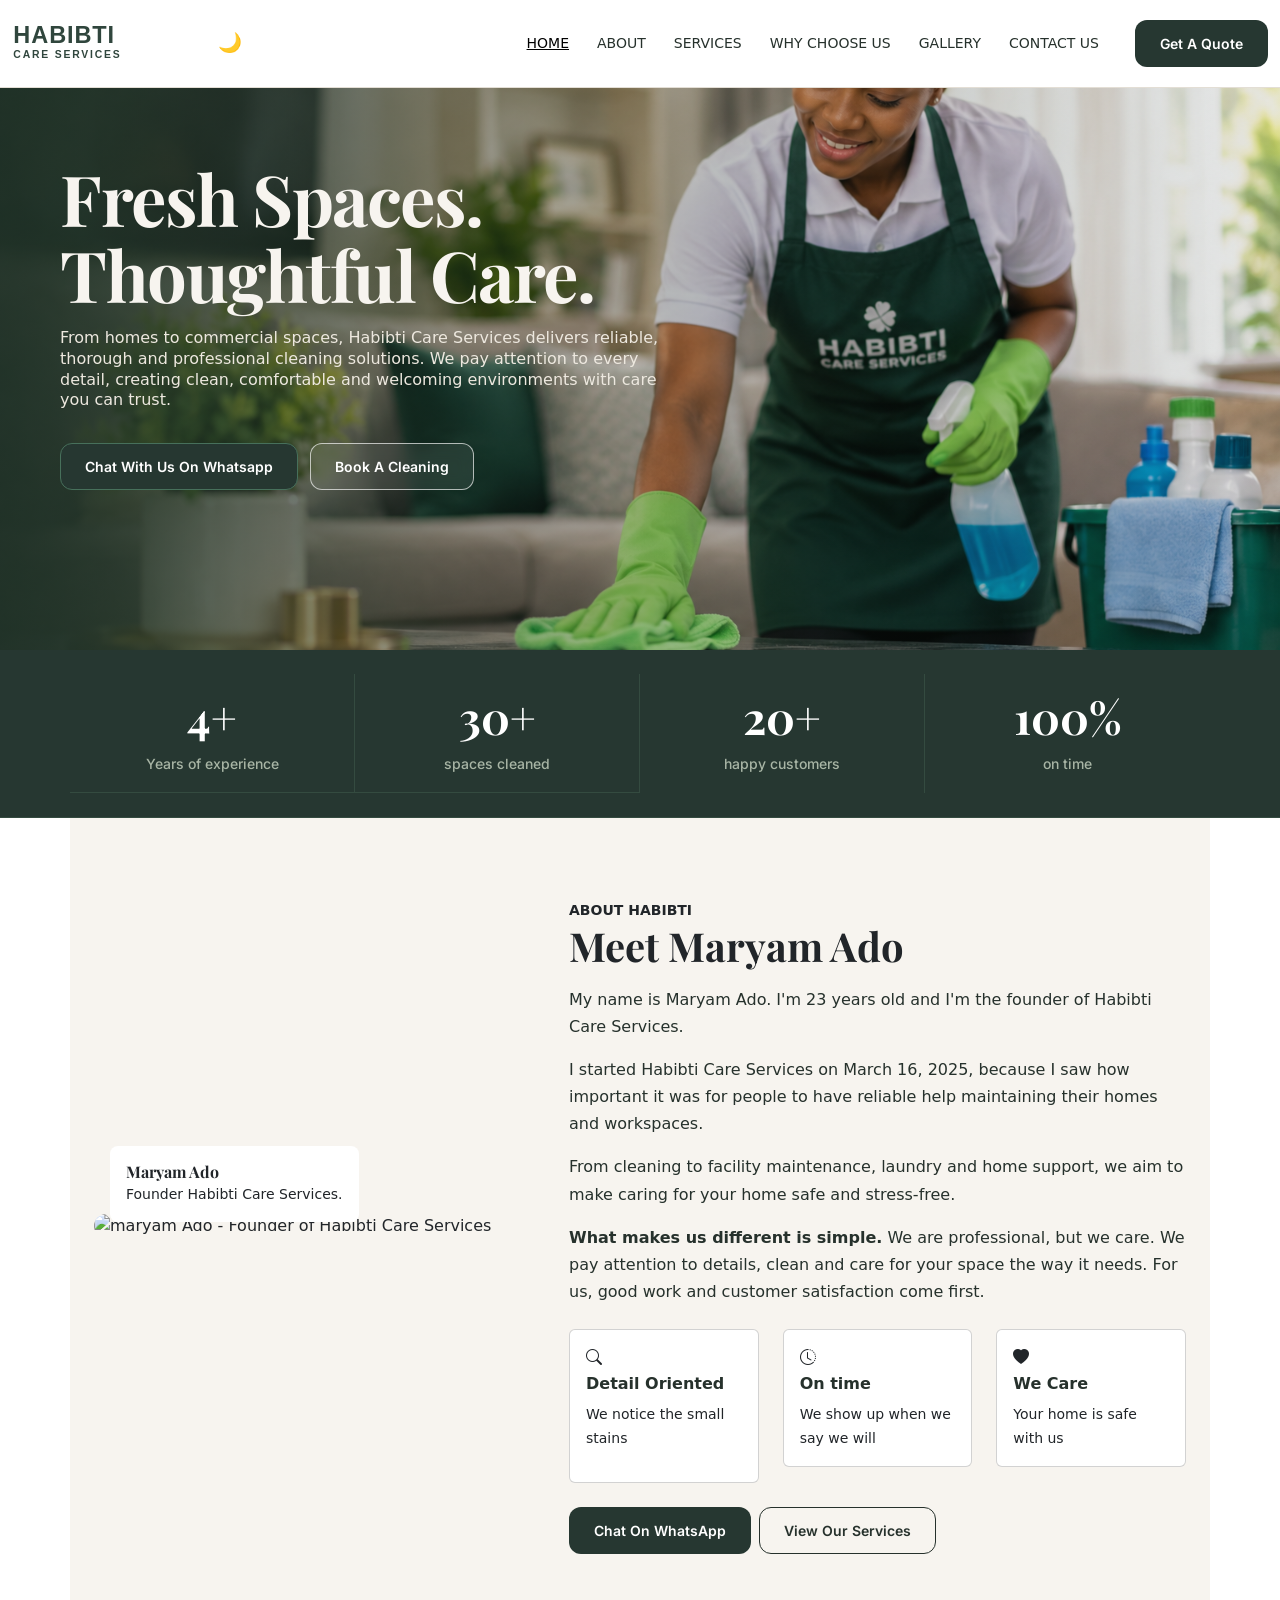
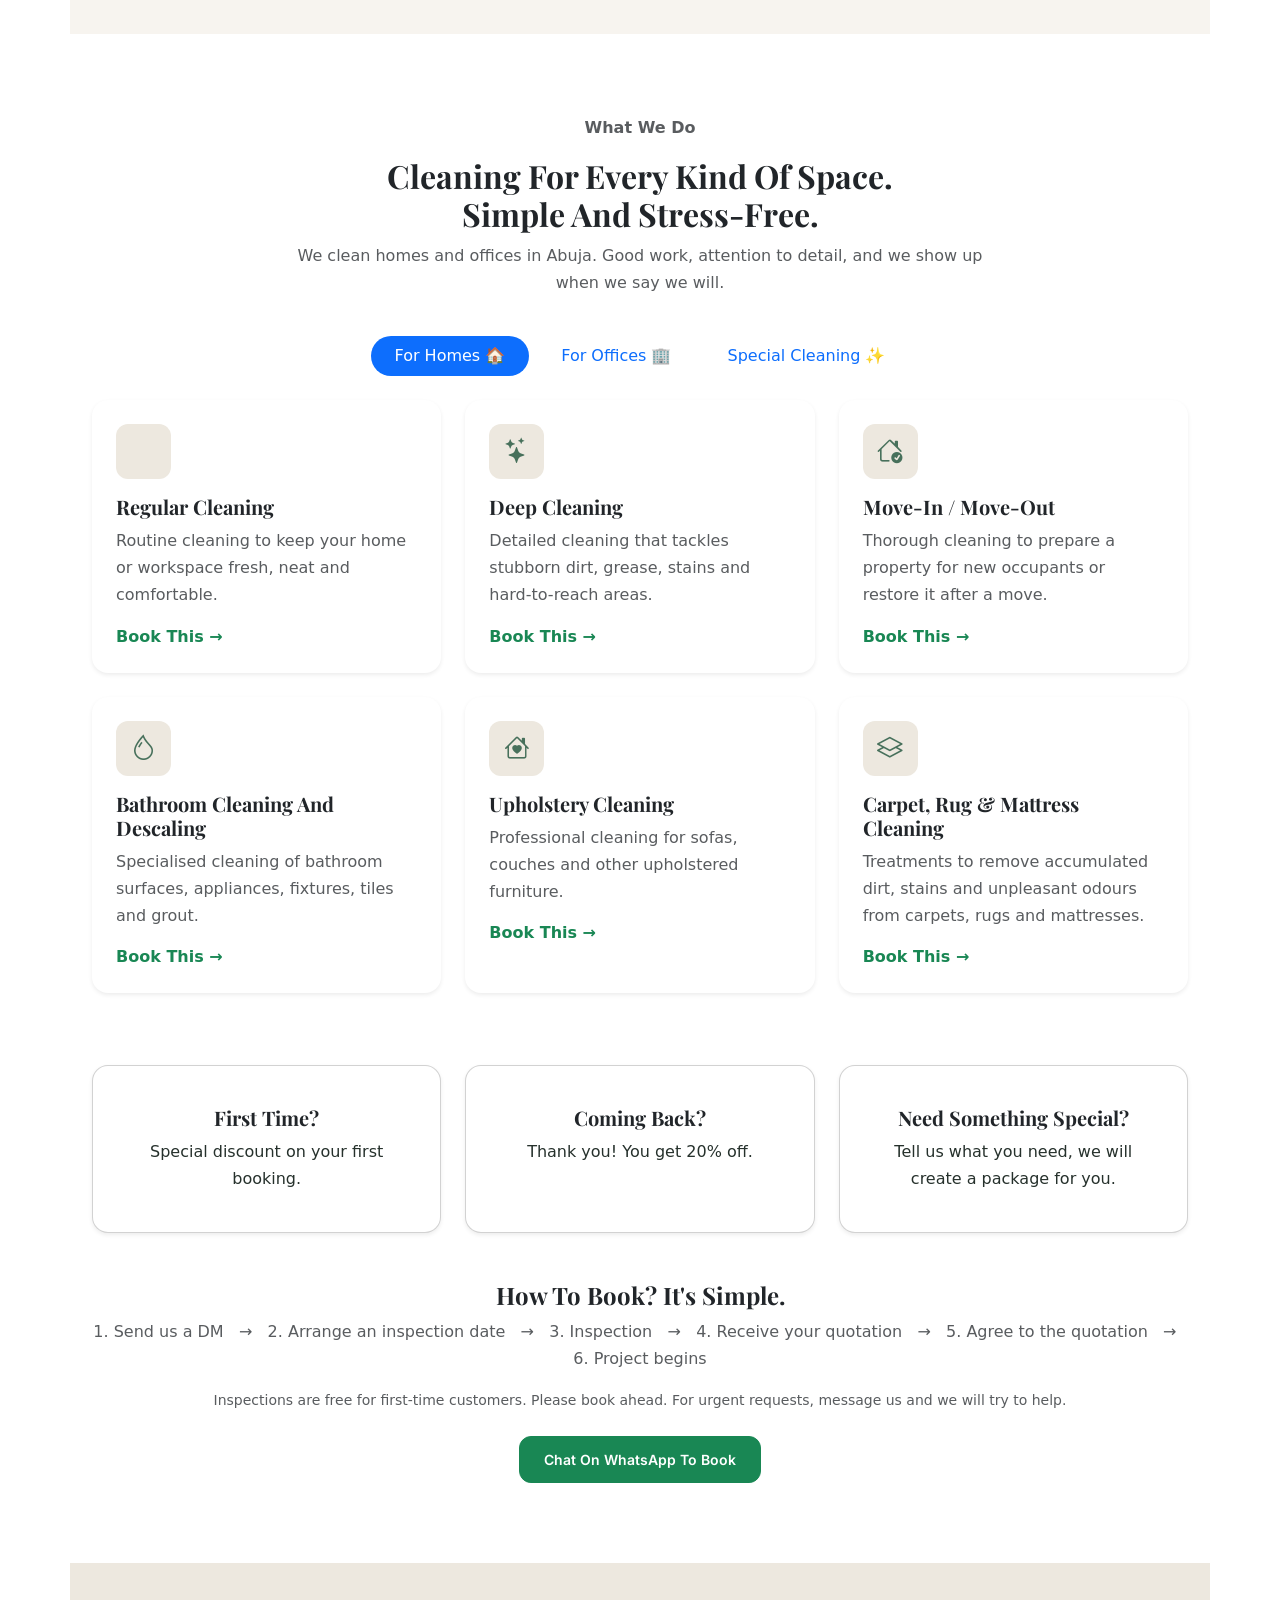
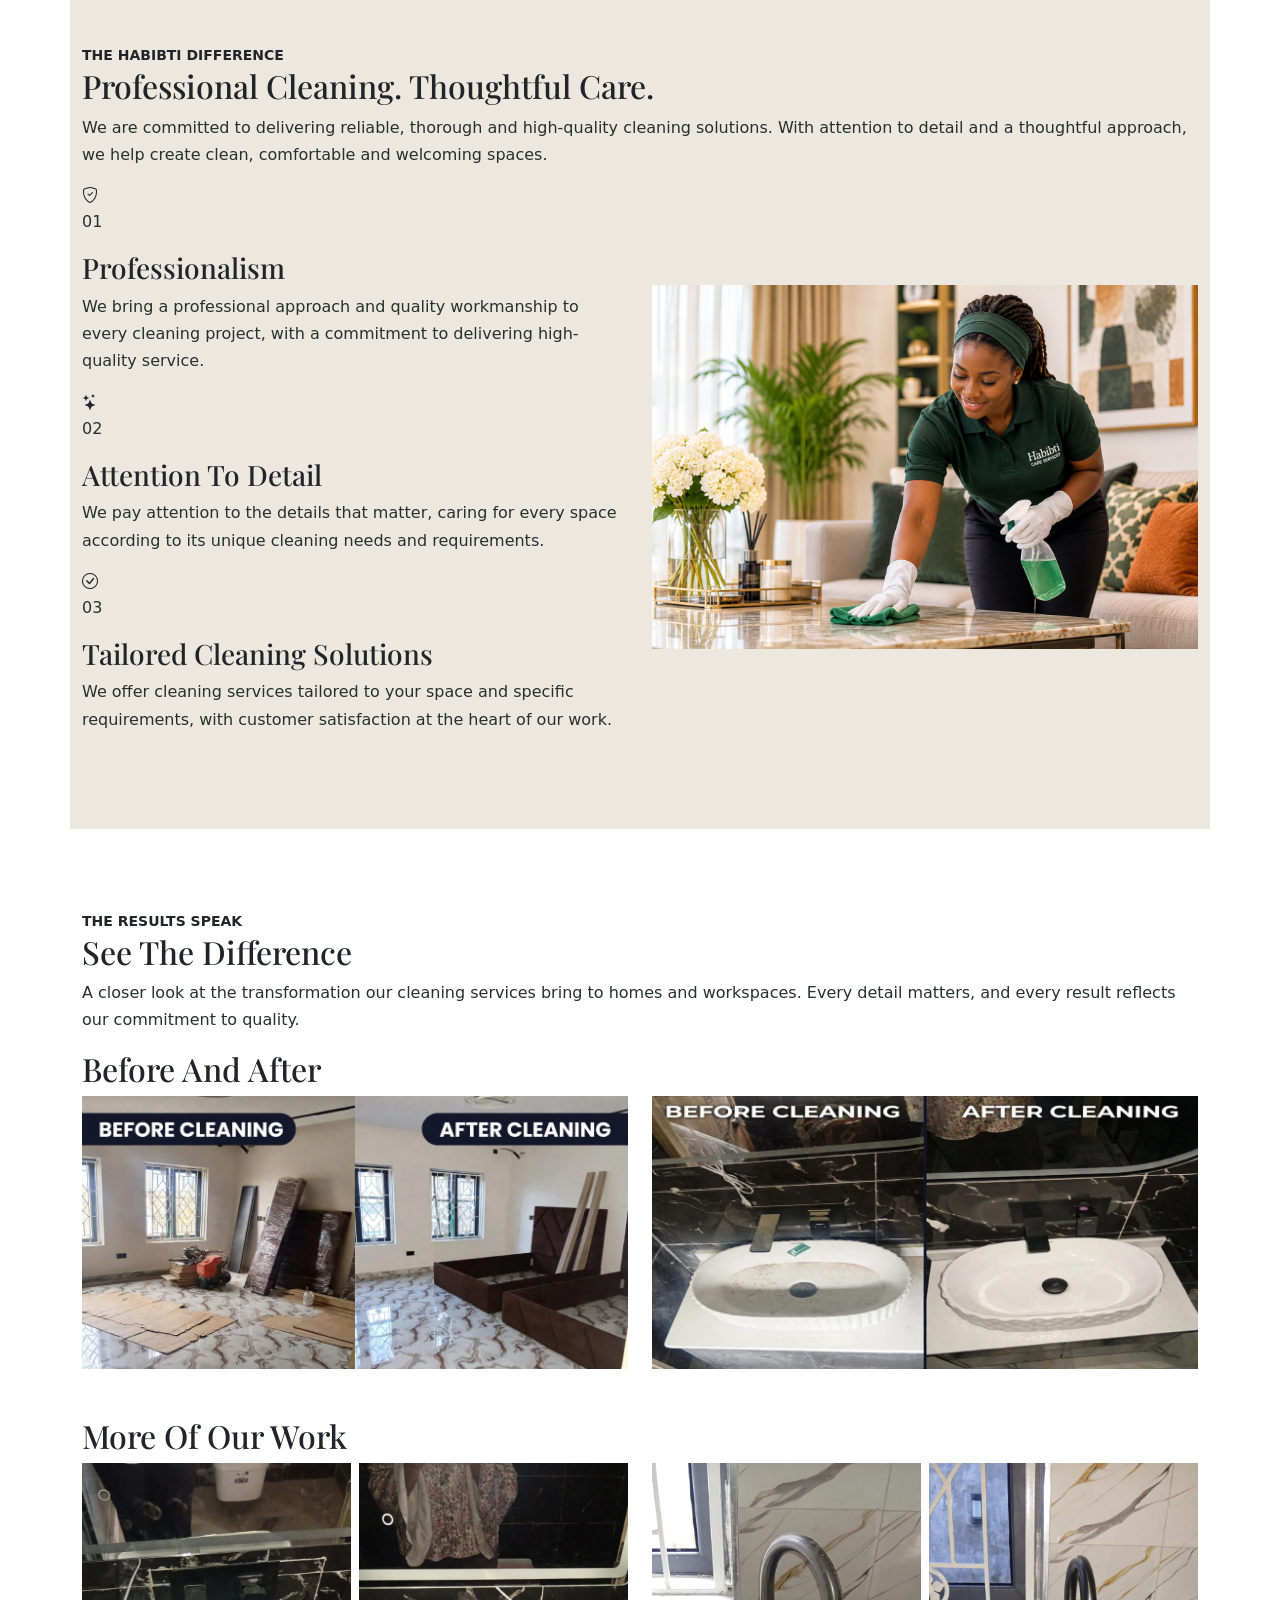
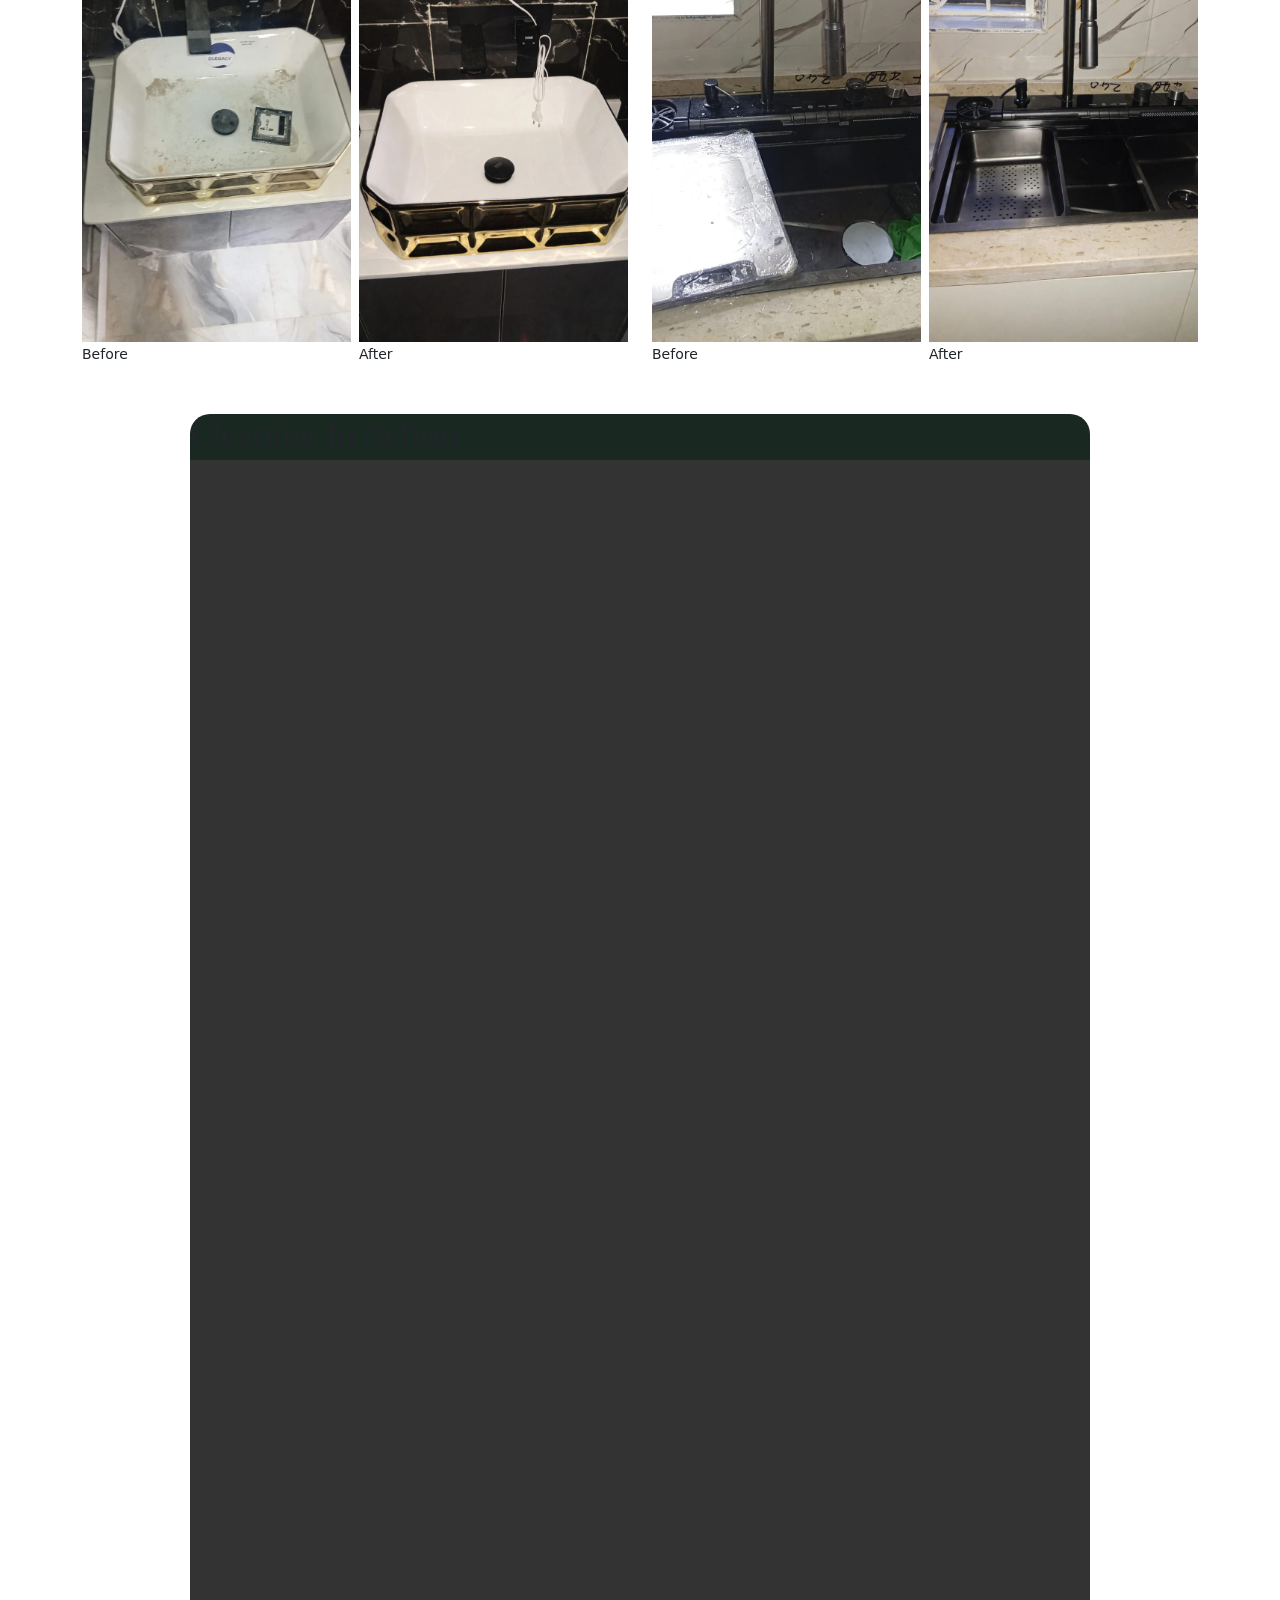
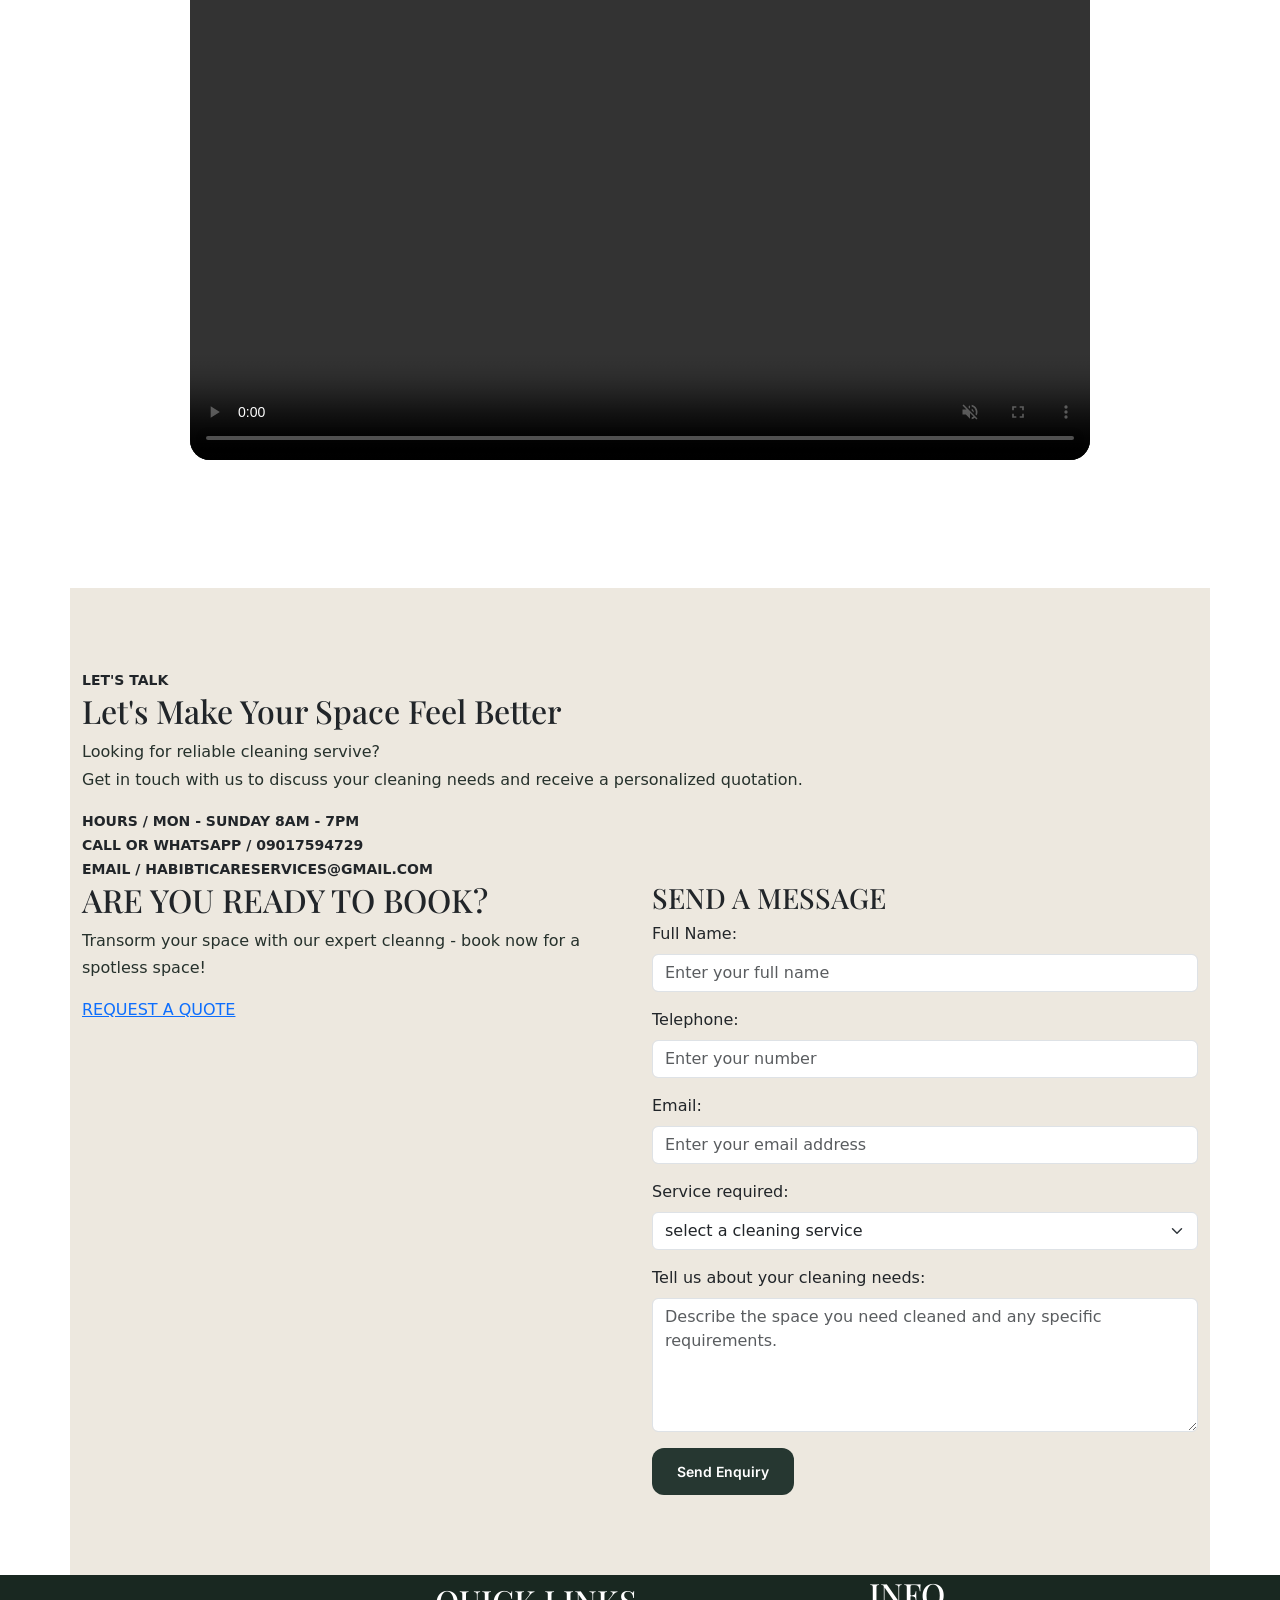
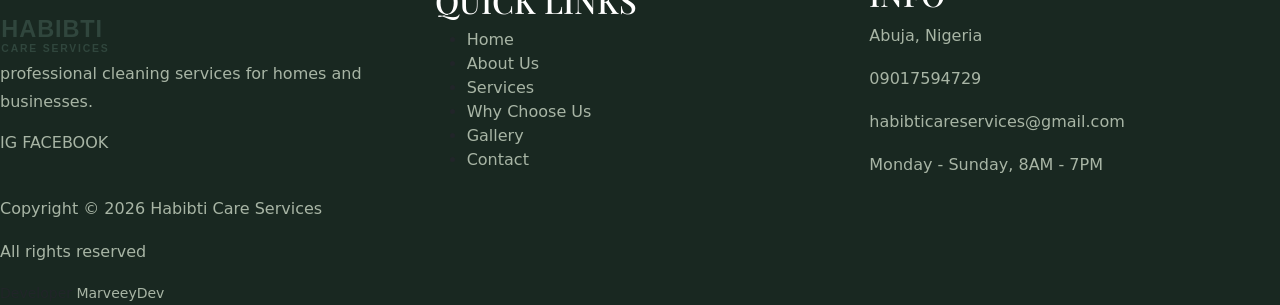
==== index.html @ 5c76b0b4 "feat: improve about section and service visuals - Added responsive founder profile and About section" ====
<!DOCTYPE html>
<html lang="en">
<head>
    <meta charset="UTF-8">
    <meta name="viewport" content="width=device-width, initial-scale=1.0">
    <!-- Primary SEO Meta Tags -->
<title>Habibti Care Services | Professional Cleaning in Abuja</title>
<meta name="description" content="Habibti Care Services provides professional residential and commercial cleaning services in Abuja, Lagos, Ibadan and Edo State. Professional Cleaning. Thoughtful Care.">
<meta name="robots" content="index, follow">
<link rel="canonical" href="https://your-domain.com/">

<!-- Open Graph Meta Tags -->
<meta property="og:type" content="website">
<meta property="og:site_name" content="Habibti Care Services">
<meta property="og:title" content="Habibti Care Services | Professional Cleaning. Thoughtful Care.">
<meta property="og:description" content="Reliable, thorough and professional cleaning services for homes and businesses. Experience thoughtful care and attention to detail with Habibti Care Services.">
<meta property="og:url" content="https://habibticleaning.vercel.app/">
<meta property="og:image" content="https://habibticleaning.vercel.app/assets/images/habibti-og-image.png">
<meta property="og:image:secure_url" content="https://habibticleaning.vercel.app/assets/images/habibti-og-image.png">
<meta property="og:image:type" content="image/png">
<meta property="og:image:width" content="1200">
<meta property="og:image:height" content="630">
<meta property="og:image:alt" content="Habibti Care Services professional cleaning banner featuring an African cleaning professional.">
<meta property="og:locale" content="en_NG">

<!-- Twitter / X Card Meta Tags -->
<meta name="twitter:card" content="summary_large_image">
<meta name="twitter:title" content="Habibti Care Services | Professional Cleaning. Thoughtful Care.">
<meta name="twitter:description" content="Reliable, thorough and professional cleaning services for homes and businesses.">
<meta name="twitter:image" content="https://habibticleaning.vercel.app/assets/images/habibti-og-image.png">
<meta name="twitter:image:alt" content="Habibti Care Services professional cleaning banner.">
    <title>HABIBTI CARE SERVICES | Abuja, NIgeria</title>
    <link rel="stylesheet" href="css/style.css">

<link rel="preconnect" href="https://fonts.googleapis.com">
<link rel="preconnect" href="https://fonts.gstatic.com" crossorigin>

<link href="https://fonts.googleapis.com/css2?family=Inter:wght@400;500;600;700&family=Playfair+Display:wght@400;500;600;700&display=swap" rel="stylesheet">

    <!-- bootstrap cdn -->     
     <link rel="stylesheet" href="https://cdn.jsdelivr.net/npm/bootstrap-icons@1.13.1/font/bootstrap-icons.min.css">
    <link href="https://cdn.jsdelivr.net/npm/bootstrap@5.3.8/dist/css/bootstrap.min.css" rel="stylesheet" integrity="sha384-sRIl4kxILFvY47J16cr9ZwB07vP4J8+LH7qKQnuqkuIAvNWLzeN8tE5YBujZqJLB" crossorigin="anonymous">
</head>

<body data-theme="light" id="body">

  
<header class="mainHeader container-fluid">
    <nav class="navbar navbar-expand-lg w-100">

        <!-- Brand Logo -->
        <a class="navbar-brand brandLogo" href="#hero">
            <svg xmlns="http://www.w3.org/2000/svg" viewBox="0 0 420 100" width="100%" role="img" aria-label="Habibti Care Services">
                <text x="3" y="49" class="habibti">HABIBTI</text>
                <text x="3" y="82" class="care">CARE SERVICES</text>
            </svg>
        </a>

        <!-- Mobile Controls -->
        <div class="d-flex align-items-center gap-3 ms-auto">
            <button id="darkModeToggle" type="button" aria-label="Toggle dark mode">
                🌙
            </button>

            <button class="navbar-toggler" type="button" data-bs-toggle="collapse" data-bs-target="#mainNavbar" aria-controls="mainNavbar" aria-expanded="false" aria-label="Toggle navigation">
                <span class="navbar-toggler-icon"></span>
            </button>
        </div>

        <!-- Navigation Links -->
        <div class="collapse navbar-collapse" id="mainNavbar">
            <ul class="navbar-nav ms-auto align-items-lg-center">
                <li class="nav-item">
                    <a href="#hero" class="nav-link active">Home</a>
                </li>
                <li class="nav-item">
                    <a href="#about" class="nav-link">About</a>
                </li>
                <li class="nav-item">
                    <a href="#services" class="nav-link">Services</a>
                </li>
                <li class="nav-item">
                    <a href="#whyus" class="nav-link">Why Choose Us</a>
                </li>
                <li class="nav-item">
                    <a href="#gallery" class="nav-link">Gallery</a>
                </li>
                <li class="nav-item">
                    <a href="#contact" class="nav-link">Contact Us</a>
                </li>
                <li class="nav-item">
                    <a href="#contact" class="btn primaryBtn btn-sm ms-lg-3">Get a Quote</a>
                </li>
            </ul>
        </div>

    </nav>
</header>


<main>
    <!-- Hero Section -->
        <section id="hero" class="container-fluid heroSection">
          
            <div class="row">

                <div class="col-lg-6 heroContents" >
                    <h1 id="h1"> 
                          <span> Fresh Spaces. </span>
                          <span>Thoughtful Care.</span>
                  </h1>
        <p>From homes to commercial spaces, Habibti Care Services delivers reliable, thorough and professional cleaning solutions. We pay attention to every detail, creating clean, comfortable and welcoming environments with care you can trust.</p>
        <div id="heroBtns">
                         <a href="https://wa.me/2349098976546" class="btn btn-sm primaryBtn">chat with us on whatsapp
                         </a>
                         <a href="#contact" class="btn btn-sm secondaryBtn">book a cleaning</a>
                    </div>
                </div>
        
                    
                </div>
    </section>

    <section id="heroStats" class="container-fluid">
            <!-- hero stats -->
            <div class="container">
                <div class="row text-center">
                     <div class="statData col-6 col-md-3 borderLeft">
                        <h3 class="fw-bold mb-0">4+</h3>
                        <p>Years of experience</p>
                    </div>
                    <div class="statData col-6 col-md-3 borderLeft">
                        <h3 class="fw-bold mb-0">30+</h3>
                         <p>spaces cleaned</p>
                    </div>
                    <div class="statData col-6 col-md-3 borderLeft">
                        <h3 class="fw-bold mb-0">20+</h3>
                        <p>happy  customers </p>
                     </div>
                    <div class="statData col-6 col-md-3 borderLeft">
                        <h3 class="fw-bold mb-0">100%</h3>
                        <p>on time</p>
                    </div>
                </div>
            </div>
    </section>
    <!-- About Maryam -->
    <section id="about" class="container">
        <div class="container">
            <div class="row align-items-center g-5">

                <!-- Maryam Photo -->
                <div class="col-lg-5">
                    <div class="position-relative">
                      
                         <img src="https://images.pexels.com/photos/29296883/pexels-photo-29296883.jpeg" alt="maryam Ado - Founder of Habibti Care Services" class="rounded-4 img-fluid">

                         <div class="position-absolute bottom-0 bottom-lg-0 start-0 m-3 bg-white rounded-3 p-3">
                            <h6 class="fw-bold mb-0">Maryam Ado</h6>
                            <small>Founder Habibti Care Services.</small>
                         </div>
                    </div>
                </div>
                
                    <!-- Maryam Story -->
                <div class="col-lg-7">
                    <!-- add logo here-->
                    <small class="fw-semibold mb-2 label">About habibti</small>
                    <h2 class="fw-bold display-6 mb-3">Meet Maryam Ado</h2>

                    <div>
                        <p>
                            My name is Maryam Ado. I'm 23 years old and I'm the founder of Habibti Care Services.
                        </p>
                        <p>
I started Habibti Care Services on March 16, 2025, because I saw how important it was for people to have reliable help maintaining their homes and workspaces.                        </p>
                        <p>
                            From cleaning to facility maintenance, laundry and home support, we aim to make caring for your home safe and stress-free.
                        </p>
                        <p><strong>What makes us different is simple.</strong>
                        We are professional, but we care. We pay attention to details, clean and care for your space the way it needs. For us, good work and customer satisfaction come first.
                        </p>
                    </div>
                    <div class="row mt-4">
                        <div class="col-6 col-md-4">
                          <div class="card">
                            <div class="card-body mb-3">
                              <i class="bi bi-search"></i>
                               <p class="fw-semibold mb-1">Detail Oriented</p>
                            <small class="card-subtitle">We notice the small stains</small>
                        </div>
                          </div>
                        </div>

                        <div class="col-6 col-md-4">
                           <div class="card">
                            <div class="card-body">
                              	<i class="bi bi-clock-history"></i>
                             <p class="fw-semibold mb-1">On time</p>
                            <small class="card-subtitle">We show up when we say we will</small>
                           </div>
                           </div>
                        </div>

                        <div class="col-6 col-md-4">
                          <div class="card">
                              <div class="card-body">
                                <i class="bi bi-heart-fill"></i>
                              <p class="fw-semibold mb-1">We Care</p>
                            <small class="card-subtitle">Your home is safe with us</small>
                            </div>
                          </div>
                          
                        </div>
                        <div class="d-flex gap-2 mt-4">
                            <a href="https://wa.me/2349098976546" class="btn btn-sm primaryBtn">Chat On WhatsApp</a>
                            <a href="#services" class="btn btn-sm secondaryBtn">View Our Services</a>
                        </div>
                    </div>
                </div>
            </div>
        </div>
    </section>

    <!-- Maryam services -->
     <!-- SERVICES - TABS LAYOUT -->
<section id="services">
  <div class="container">

    <!-- HEADING -->
    <header class="row">
      <div class="col-lg-8 mx-auto text-center">
        <p class="text-muted fw-semibold">What We Do</p>
        <h2 class="fw-bold">Cleaning for every kind of space.<br>Simple and stress-free.</h2>
        <p class="text-muted">We clean homes and offices in Abuja. Good work, attention to detail, and we show up when we say we will.</p>
      </div>
    </header>

    <!-- TABS BUTTONS -->
    <div class="row mt-4">
      <div class="col-12 text-center">
        <ul class="nav nav-pills justify-content-center gap-2" id="servicesTab" role="tablist">
          <li class="nav-item" role="presentation">
            <button class="nav-link active rounded-pill px-4 py-2" id="homes-tab" data-bs-toggle="pill" data-bs-target="#homes" type="button">For Homes 🏠</button>
          </li>
          <li class="nav-item" role="presentation">
            <button class="nav-link rounded-pill px-4 py-2" id="offices-tab" data-bs-toggle="pill" data-bs-target="#offices" type="button">For Offices 🏢</button>
          </li>
          <li class="nav-item" role="presentation">
            <button class="nav-link rounded-pill px-4 py-2" id="special-tab" data-bs-toggle="pill" data-bs-target="#special" type="button">Special Cleaning ✨</button>
          </li>
        </ul>
      </div>
    </div>

    <!-- TABS CONTENT -->
    <div class="tab-content mt-4" id="servicesTabContent">

      <!-- TAB 1: FOR HOMES -->
      <div class="tab-pane fade show active" id="homes" role="tabpanel">
        <div class="row g-4">
          <div class="col-md-6 col-lg-4">

            <div class="card h-100 border-0 shadow-sm rounded-4 p-2">
              <div class="card-body">
                <div class="serviceIcon">
    <i class="bi bi-broom"></i>
</div>
                <h5 class="fw-bold"> Regular Cleaning</h5>
                <p class="text-muted">Routine cleaning to keep your home or workspace fresh, neat and comfortable.</p>
                <a href="https://wa.me/2349098976546?text=Hello%20Habibti%20Care%20Services%2C%20I%20would%20like%20to%20book%20a%20cleaning%20service." class="text-success fw-semibold text-decoration-none">Book This →</a>
              </div>
            </div>
          </div>

          <div class="col-md-6 col-lg-4">
            <div class="card h-100 border-0 shadow-sm rounded-4 p-2">
              <div class="card-body">
                <div class="serviceIcon">
                  <i class="bi bi-stars"></i>
                </div>
                <h5 class="fw-bold"> Deep Cleaning</h5>
                <p class="text-muted">Detailed cleaning that tackles stubborn dirt, grease, stains and hard-to-reach areas.</p>
                <a href="https://wa.me/2349098976546?text=Hello%20Habibti%20Care%20Services%2C%20I%20would%20like%20to%20book%20a%20cleaning%20service." class="text-success fw-semibold text-decoration-none">Book This →</a>
              </div>
            </div>
          </div>

          <div class="col-md-6 col-lg-4">
            <div class="card h-100 border-0 shadow-sm rounded-4 p-2">
              <div class="card-body">
                 <div class="serviceIcon">
                      <i class="bi bi-house-check"></i>               
                </div>
                
                <h5 class="fw-bold">	 Move-In / Move-Out</h5>
                <p class="text-muted">Thorough cleaning to prepare a property for new occupants or restore it after a move.</p>
                <a href="https://wa.me/2349098976546?text=Hello%20Habibti%20Care%20Services%2C%20I%20would%20like%20to%20book%20a%20cleaning%20service." class="text-success fw-semibold text-decoration-none">Book This →</a>
              </div>
            </div>
          </div>

          <div class="col-md-6 col-lg-4">
            <div class="card h-100 border-0 shadow-sm rounded-4 p-2">
              <div class="card-body">
                  <div class="serviceIcon">
                      <i class="bi bi-droplet"></i>               
                </div>
                <h5 class="fw-bold"> Bathroom Cleaning and Descaling</h5>
                <p class="text-muted">Specialised cleaning of bathroom surfaces, appliances, fixtures, tiles and grout.</p>
                <a href="https://wa.me/2349098976546?text=Hello%20Habibti%20Care%20Services%2C%20I%20would%20like%20to%20book%20a%20cleaning%20service." class="text-success fw-semibold text-decoration-none">Book This →</a>
              </div>
            </div>
          </div>

          <div class="col-md-6 col-lg-4">
            <div class="card h-100 border-0 shadow-sm rounded-4 p-2">
              <div class="card-body">
                  <div class="serviceIcon">
                      <i class="bi bi-house-heart"></i>               
                </div>
                <h5 class="fw-bold">Upholstery Cleaning</h5>
                <p class="text-muted">Professional cleaning for sofas, couches and other upholstered furniture.</p>
                <a href="https://wa.me/2349098976546?text=Hello%20Habibti%20Care%20Services%2C%20I%20would%20like%20to%20book%20a%20cleaning%20service." class="text-success fw-semibold text-decoration-none">Book This →</a>
              </div>
            </div>
          </div>

          <div class="col-md-6 col-lg-4">
            <div class="card h-100 border-0 shadow-sm rounded-4 p-2">
              <div class="card-body">
                  <div class="serviceIcon">
                      <i class="bi bi-layers"></i>               
                </div>
                <h5 class="fw-bold">Carpet, Rug & Mattress Cleaning</h5>
                <p class="text-muted">Treatments to remove accumulated dirt, stains and unpleasant odours from carpets, rugs and mattresses.</p>
                <a href="https://wa.me/2349098976546?text=Hello%20Habibti%20Care%20Services%2C%20I%20would%20like%20to%20book%20a%20cleaning%20service." class="text-success fw-semibold text-decoration-none">Book This →</a>
              </div>
            </div>
          </div>
        </div>
      </div>

      <!-- TAB 2: FOR OFFICES -->
      <div class="tab-pane fade" id="offices" role="tabpanel">
        <div class="row g-4">
          <div class="col-md-6 col-lg-4">
            <div class="card h-100 border-0 shadow-sm rounded-4 p-2">
              <div class="card-body">
                  <div class="serviceIcon">
                      <i class="bi bi-building"></i>               
                </div>
                <h5 class="fw-bold"> Office & Commercial</h5>
                <p class="text-muted">Reliable cleaning for offices, business premises and commercial spaces.</p>
                <a href="https://wa.me/2349098976546?text=Hello%20Habibti%20Care%20Services%2C%20I%20would%20like%20to%20book%20a%20cleaning%20service." class="text-success fw-semibold text-decoration-none">Book This →</a>
              </div>
            </div>
          </div>

          <div class="col-md-6 col-lg-4">
            <div class="card h-100 border-0 shadow-sm rounded-4 p-2">
              <div class="card-body">
                  <div class="serviceIcon">
                      <i class="bi bi-buildings"></i>               
                </div>
                <h5 class="fw-bold">Façade Cleaning</h5>
                <p class="text-muted">Professional cleaning of building exteriors, including walls and glass panels, to remove dirt, stains and grime while restoring appearance.</p>
                <a href="https://wa.me/2349098976546?text=Hello%20Habibti%20Care%20Services%2C%20I%20would%20like%20to%20book%20a%20cleaning%20service." class="text-success fw-semibold text-decoration-none">Book This →</a>
              </div>
            </div>
          </div>
</div>
      </div>

      <!-- TAB 3: SPECIAL CLEANING -->
      <div class="tab-pane fade" id="special" role="tabpanel">
        <div class="row g-4">
          <div class="col-md-6 col-lg-4">
            <div class="card h-100 border-0 shadow-sm rounded-4 p-2">
              <div class="card-body">
                  <div class="serviceIcon">
                      <i class="bi bi-hammer"></i>               
                </div>
                <h5 class="fw-bold">Post-Construction</h5>
                <p class="text-muted">Removal of construction dust, paint marks and renovation residue to prepare properties for use.</p>
                <a href="https://wa.me/2349098976546?text=Hello%20Habibti%20Care%20Services%2C%20I%20would%20like%20to%20book%20a%20cleaning%20service." class="text-success fw-semibold text-decoration-none">Book This →</a>
              </div>
            </div>
          </div>
          <div class="col-md-6 col-lg-4">
            <div class="card h-100 border-0 shadow-sm rounded-4 p-2">
              <div class="card-body">
                  <div class="serviceIcon">
                      <i class="bi bi-house-check"></i>               
                </div>
                <h5 class="fw-bold">Steam Cleaning</h5>
                <p class="text-muted">Steam-based cleaning for suitable surfaces and furnishings.</p>
                <a href="https://wa.me/2349098976546?text=Hello%20Habibti%20Care%20Services%2C%20I%20would%20like%20to%20book%20a%20cleaning%20service." class="text-success fw-semibold text-decoration-none">Book This →</a>
              </div>
            </div>
          </div>
</div>
      </div>

    </div>

    <!-- PACKAGES + HOW TO BOOK -->
    <div class="row g-4 mt-5">
      
      <div class="col-md-4">
        <div class="card rounded-4 p-4 text-center shadow-sm h-100">

          <div class="card-body">
               <h5 class="fw-bold card-title">First Time?</h5>

          <p class="card-text mb-0">
            Special discount on your first booking.
          </p>      
          </div>
          </div>
        </div>

      <div class="col-md-4">
        <div class="card rounded-4 p-4 text-center shadow-sm h-100">
          
          <div class="card-body">
            <h5 class="fw-bold card-title">Coming Back?</h5>
          <p class="mb-0 card-text">Thank you! You get 20% off.</p>
          </div>
        </div>
      </div>

      <div class="col-md-4">
        <div class="card rounded-4 p-4 text-center shadow-sm h-100">
          <div class="card-body">
            <h5 class="fw-bold card-title">Need Something Special?</h5>
          <p class="mb-0 card-text">
            Tell us what you need, we will create a package for you.
          </p>
          </div>
          </div>
        </div>
    </div>

    <div class="text-center mt-5">
      <h4 class="fw-bold">How to Book? It's Simple.</h4>
      <p class="text-muted">1. Send us a DM &nbsp; → &nbsp; 2. Arrange an inspection date &nbsp; → &nbsp; 3. Inspection &nbsp; → &nbsp; 4. Receive your quotation &nbsp; → &nbsp; 5. Agree to the quotation &nbsp; → &nbsp; 6. Project begins</p>
      <p class="text-muted small">Inspections are free for first-time customers. Please book ahead. For urgent requests, message us and we will try to help.</p>
      <a href="https://wa.me/2349098976546?text=Hello%20Habibti%20Care%20Services%2C%20I%20would%20like%20to%20book%20a%20cleaning%20service." class="btn btn-success btn-lg mt-2">Chat On WhatsApp To Book</a>
    </div>

  </div>
</section>
 
    <section class="container" id="whyus">
      <header class="section">
        <small class="label">THE HABIBTI DIFFERENCE</small>
        <h2>Professional Cleaning. Thoughtful Care.</h2>
        <p>We are committed to delivering reliable, thorough and high-quality cleaning solutions. With attention to detail and a thoughtful approach, we help create clean, comfortable and welcoming spaces.</p>
      </header>

      <div class="row align-items-center justify-content-center">
        <div class="col-12 col-md-6">
            <div class="featuresGrid">
        <div class="featureCard">
          <div>
            <i class="bi bi-shield-check"></i>
            <p class="number">01</p>
          </div>
        
        <h3>Professionalism</h3>
        <p>
          We bring a professional approach and quality workmanship to every cleaning project, with a commitment to delivering high-quality service.
        </p>
        </div>

        <div class="featureCard">
          <div>
            <i class="bi bi-stars"></i>
             <p class="number">02</p>
          </div>
        
        <h3>Attention to Detail</h3>
        <p>
We pay attention to the details that matter, caring for every space according to its unique cleaning needs and requirements.
        </p>
        </div>

        <div class="featureCard">
          <div>
             <i class="bi bi-check-circle"></i>
        <p class="number">03</p>
          </div>
        <h3>Tailored Cleaning Solutions</h3>
        <p>
          We offer cleaning services tailored to your space and specific requirements, with customer satisfaction at the heart of our work.
        </p>
        </div>
      </div>
        </div>
        <div class="col-12 col-md-6">
          <img src="/assets/images/Premium-Living-Room-Cleaning-Service.png" loading="lazy" alt="African cleaning professional maintaining a clean, modern living room" class="img-fluid">
        </div>
      </div>
    

    </section>
    
<section class="container" id="gallery">

  <!-- Gallery Introduction -->
  <header class="sectionHeader">
    <small class="label">THE RESULTS SPEAK</small>
    <h2>See the Difference</h2>
    <p>
      A closer look at the transformation our cleaning services bring
      to homes and workspaces. Every detail matters, and every result
      reflects our commitment to quality.
    </p>
  </header>

  <!-- Before and After -->
  <h2 class="galleryTitle">Before and After</h2>

  <div class="beforeAndAfterGrid row g-4 mb-5">

    <div class="col-12 col-md-6">
      <div class="workCard">
        <img src="/assets/images/habibti-room.jpeg"  alt="Before-and-after transformation of a professionally cleaned room" class="img-fluid" loading="lazy">
      </div>
    </div>

    <div class="col-12 col-md-6">
      <div class="workCard">
        <img src="/assets/images/habibti-sinc.jpeg" alt="Before-and-after transformation of a toilet sink" class="img-fluid" loading="lazy">
      </div>
    </div>

  </div>

  <!-- More of Our Work -->
  <h2 class="galleryTitle">More of Our Work</h2>

  <div class="moreWork row g-4 mb-5">

    <!-- First Comparison -->
    <div class="col-12 col-md-6">
      <div class="workCard">

        <div class="row g-2">

          <div class="col-6">
            <img src="/assets/images/bef.jpeg" alt="Sink before professional cleaning" class="img-fluid"  loading="lazy">
            <small>Before</small>
          </div>

          <div class="col-6">
            <img src="/assets/images/after.jpeg" alt="Sink after professional cleaning" class="img-fluid" loading="lazy">
            <small>After</small>
          </div>

        </div>

      </div>
    </div>

    <!-- Second Comparison -->
    <div class="col-12 col-md-6">
      <div class="workCard">

        <div class="row g-2">

          <div class="col-6">
            <img src="/assets/images/before2.jpeg" alt="Surface before professional cleaning" class="img-fluid" loading="lazy">
            <small>Before</small>
          </div>

          <div class="col-6">
            <img src="/assets/images/after2.jpeg" alt="Surface after professional cleaning" class="img-fluid" loading="lazy">
            <small>After</small>
          </div>
        </div>

      </div>
    </div>

  </div>

  <!-- Cleaning in Action -->
  <div class="cleaningInAction mb-5">

    <h2 class="galleryTitle">Cleaning in Action</h2>

    <video src="/assets/images/habibtivideo.mp4" controls playsinline
      muted loop preload="metadata">Your browser does not support the video element.
    </video>
  </div>

</section>

    <section class="container" id="contact">
      <header class="sectionHeader">
        <small class="label">let's talk</small>
        <h2>let's make your space feel better</h2>
        <p>Looking for reliable cleaning servive? <br>
          Get in touch with us to discuss your cleaning needs and receive a personalized quotation.
        </p>
      </header>

      <div class="contactTitle">
        <div>
          <small class="label">
          HOURS / MON - SUNDAY 8AM - 7PM
        </small>
      </div>
      <div>
        <small class="label">CALL OR WHATSAPP / 09017594729</small>
      </div>
      <div>
        <small class="label">
          EMAIL / HABIBTICARESERVICES@GMAIL.COM
        </small>
      </div>


      </div>

      <div class="row">
        <div class="col-12 col-md-6">
        <div>
          <img src="" alt="">
        </div>

        <div>
          <h2>ARE YOU READY TO BOOK?</h2>
          <p>Transorm your space with our expert cleanng - book now for a spotless space!</p>

          <a href="https://wa.me/2349098976546?text=Hello%20Habibti%20Care%20Services%2C%20I%20would%20like%20to%20book%20a%20cleaning%20service">REQUEST A QUOTE</a>
        </div>
        </div>
        <div class="col-12 col-md-6">
          <form action="">
            <h3>SEND a MESSAGE</h3>
            <figure>
              <label for="full-name" class="form-label">Full Name:</label>
              <input type="text" name="full-name" id="full-name" required placeholder="Enter your full name" aria-describedby="#nameError" class="form-control">
              <span class="errorMessage" id="nameError" aria-live="polite"></span>
            </figure>

             <figure>
              <label for="telephone" class="form-label">Telephone:</label>
              <input type="tel" name="telephone" id="telephone" required placeholder="Enter your number" aria-describedby="telephoneError" class="form-control">
              <span class="errorMessage" id="telephoneError" aria-live="polite"></span>
            </figure>
             <figure>
              <label for="email" class="form-label">Email:</label>
              <input type="email" name="email" id="email" required placeholder="Enter your email address" aria-describedby="#emailError" class="form-control">
              <span class="errorMessage" id="emailError" aria-live="polite"></span>
            </figure>

            <figure>
              <label for="service" class="form-label">Service required:</label>
              <select name="service" id="service" required class="form-select">
                <option value="" selected disabled>select a cleaning service</option>
                <option value="regular-cleaning">regular cleaning</option>
                <option value="deep-cleaning">deep cleaning</option>
                <option value="move-in-move-out-cleaning">Move-In / Move-Out cleaning</option>
                <option value="post-construction-cleaning">Post-Construction </option>
                <option value="upholstery-cleaning">Upholstery Cleaning</option>
                <option value="steam-cleaning">Steam cleaning</option>
                <option value="office-commercial-cleaning">Office & Commercial cleaning</option>
                <option value="facade-cleaning">facade cleaning</option>
                <option value="other">other / not sure</option>
              </select>
            </figure>
             <figure>
              <label for="message"  class="form-label">Tell us about your cleaning needs:</label>
             <textarea name="message" id="message" cols="30" rows="5" aria-describedby="messageError" placeholder="Describe the space you need cleaned and any specific requirements." class="form-control"></textarea>
              <span class="errorMessage" id="messageError" aria-live="polite"></span>
            </figure>

             <button type="submit" id="submitBtn" class="btn btn-submit primaryBtn">Send Enquiry</button>

          </form>

        </div>
      </div>
    </section>
     
</main>
<footer class="container-fluild">
  <div class="row align-items-center">

    <div class="col-12 col-md-6 col-lg-4">
      <span class="brandLogo">
<svg xmlns="http://www.w.org/2000/svg"
     viewBox="0 0 420 100" width="100%"
     role="img" aria-label="Habibti Care Services">
     
    <text x="3" y="49" class="habibti">HABIBTI</text>
    <text x="3" y="82" class="care">CARE SERVICES</text>  
      </svg>      
      </span>

      <p>
        professional cleaning services for homes and businesses.
      </p>

      <div class="socialLinks">
        <a href="">IG</a>
        <a href="">FACEBOOK</a>
      </div>
    </div>

    <div class="col-12 col-md-6 col-lg-4">
      <h2>quick links</h2>
      <ul>
        <li><a href="#">Home</a></li>
        <li><a href="#about">about us</a></li>
        <li><a href="#services">services</a></li>
        <li><a href="#whyus">why choose us</a></li>
        <li><a href="#gallery">gallery</a></li>
        <li><a href="#contact">contact</a></li>
      </ul>
    </div>

    <div class="col-12 col-md-6 col-lg-4">
      <h2>info</h2>
      <p>Abuja, Nigeria</p>
      <p>09017594729</p>
      <p>habibticareservices@gmail.com</p>
      <p>Monday -  Sunday, 8AM - 7PM</p>
    </div>
  </div>
  <div class="footerBottom">
    <p>Copyright &copy; 2026 Habibti Care Services</p>
   <p>All rights reserved</p>
   <small>Developer <a href="">MarveeyDev</a></small>
  </div>
</footer>
      <!-- Bootstrap JavaScript --><script src="https://cdn.jsdelivr.net/npm/bootstrap@5.3.8/dist/js/bootstrap.bundle.min.js" integrity="sha384-FKyoEForCGlyvwx9Hj09JcYn3nv7wiPVlz7YYwJrWVcXK/BmnVDxM+D2scQbITxI" crossorigin="anonymous"></script>
    <script src="js/script.js"></script>
</body>
</html>
---- css/style.css ----
/* Root */

/* =========================
   2. ROOT VARIABLES
========================= */

:root {

    /* BRAND COLORS */
    --primary: #263731;
    --primary-light: #344B40;
    --primary-dark: #192821;

    --secondary: #47705B;
    --accent: #A8B5A5;

    /* BACKGROUND COLORS */
    --bg: #F7F4EF;
    --bg-secondary: #EDE8DF;

    --surface: #FFFFFF;
    --surface-alt: #F2EEE7;

    /* TEXT COLORS */
    --text: #26312C;
    --text-muted: #747A72;

    /* BORDERS */
    --border: #E3DED5;

    /* GRADIENTS */
    --gradient-primary: linear-gradient(
        135deg,
        #263731,
        #47705B
    );

    --gradient-light: linear-gradient(
        135deg,
        #F7F4EF,
        #EDE8DF
    );

    /* SHADOWS */
    --shadow-sm: 0 2px 8px rgba(38, 55, 49, 0.06);
    --shadow-md: 0 8px 24px rgba(38, 55, 49, 0.10);
    --shadow-lg: 0 16px 40px rgba(38, 55, 49, 0.14);

    /* SPACING */
    --space-1: 0.25rem;
    --space-2: 0.5rem;
    --space-3: 0.75rem;
    --space-4: 1rem;
    --space-5: 1.5rem;
    --space-6: 2rem;
    --space-7: 3rem;
    --space-8: 4rem;
    --space-9: 5rem;

    /* BORDER RADIUS */
    --radius-sm: 6px;
    --radius-md: 12px;
    --radius-lg: 20px;
    --radius-xl: 28px;
    --radius-pill: 50px;

    /* TRANSITIONS */
    --transition: 0.3s ease;

    /* LAYOUT */
    --container-width: 1200px;
    --section-padding: 5rem;

/* TYPOGRAPHY */

--heading-font: 'Playfair Display', serif;
--body-font: 'Inter', sans-serif;

--text-xs: 0.75rem;
--text-sm: 0.875rem;
--text-base: 1rem;
--text-lg: 1.125rem;
--text-xl: 1.5rem;
--text-2xl: 2rem;
--text-3xl: 3rem;

/* GLASSMORPHISM */

--glass-bg: rgba(255, 255, 255, 0.55);

--glass-border: rgba(255, 255, 255, 0.65);

--glass-blur: blur(16px);

--shadow-glass: 0 8px 32px rgba(38, 55, 49, 0.12);
--hero-overlay: linear-gradient(90deg, rgba(25, 40, 33, 0.65), rgba(25, 40, 33, 0.30), rgba(25, 40, 33, 0.10)
);
}

/* GLASS CARD */

.glass-card {
    background: var(--glass-bg);

    backdrop-filter: var(--glass-blur);
    -webkit-backdrop-filter: var(--glass-blur);

    border: 1px solid var(--glass-border);

    border-radius: var(--radius-lg);

    box-shadow: var(--shadow-glass);
}

/* dark mode */
[data-theme="dark"] {
    --glass-bg: rgba(32, 46, 38, 0.65);
--glass-border: rgba(255, 255, 255, 0.08);
--shadow-glass: 0 8px 32px rgba(0, 0, 0, 0.3);
    --bg: #141D18;
    --bg-secondary: #1C2922;

    --surface: #202E26;
    --surface-alt: #29382F;

    --text: #F3F1EA;
    --text-muted: #B0BBAF;

    --primary: #B6C8B8;
    --primary-light: #D0DDCF;
    --primary-dark: #47705B;

    --secondary: #8BAE91;
    --accent: #A8B5A5;

    --border: #35443A;

    --gradient-primary: linear-gradient(135deg,  #263F32,    #47705B);

    --gradient-light: linear-gradient(135deg,   #1C2922,   #29382F);

    --shadow-sm: 0 2px 8px rgba(0, 0, 0, 0.18);
    --shadow-md: 0 8px 24px rgba(0, 0, 0, 0.25);
    --shadow-lg: 0 16px 40px rgba(0, 0, 0, 0.35);

--hero-overlay: linear-gradient(90deg,rgba(0, 0, 0, 0.72),rgba(0, 0, 0, 0.45),rgba(0, 0, 0, 0.25));
}

/* Basic Reset */

*, *::before, *::after {
     margin: 0;
    padding: 0;
    box-sizing: border-box;
}
html {
    scroll-behavior: smooth;
    font-size: 100%;
}

body {
    line-height: 1.6;
    transition:  background-color .3s ease, color .3s ease;
    background-color: var(--bg);
    color: var(--text);
    font-family: var(--body-font);
    position: relative;
    overflow-x: hidden;
}
main {
    margin: 0 auto;
}

img {
    display: block;
    max-width: 100%;
    width: 100%;
    height: auto;
    object-fit: cover;
}

h1, h2, h3, h4, h5, h6 {
    line-height: 1.2;
    font-family: var(--heading-font);
    text-transform: capitalize;
}
small.label {
    text-transform: uppercase;
    font-weight: 600;
}

p { color: var(--text);
font-weight: 500;
line-height: 1.7;
 }


.mainHeader {
    position: fixed;
    top: 0;
    left: 0;
    width: 100%;
    min-height: 65px;
    z-index: 1100;
    background: var(--surface);
    border-bottom: 1px solid var(--border);
    padding: var(--space-2) var(--space-4);
}

.brandLogo {
    display: block;
    width: clamp(130px, 18vw, 190px);
    flex-shrink: 0;
}

.navbar {
    padding: 0;
}

#darkModeToggle {
    background: transparent;
    border: none;
    font-size: 1.2rem;
    cursor: pointer;
}

.navbar-toggler {
    padding: 6px 9px;
}

.navbar-toggler:focus {
    box-shadow: none;
}

.navbar-collapse {
    flex-basis: 100%;
}

.navbar-nav {
    gap: var(--space-2);
    padding: var(--space-3) 0;
}

.navbar-nav .nav-link {
    color: var(--text);
    font-size: var(--text-sm);
    font-weight: 500;
    text-transform: uppercase;
    transition: var(--transition);
}

.navbar-nav .nav-link:hover,
.navbar-nav .nav-link.active {
    color: var(--secondary);
    text-decoration: underline;
}

.topBar {
    display: flex;
    width: 100%;
    min-width: 0;
 padding: 0;
 align-items: center;
 justify-content: space-around;
 gap: var(--space-3);
  }

#headerCta {
    display: none;
}


/* brand logo */
.brandLogo {
    display: block;
    width: clamp(130px, 18vw, 190px);
    height: auto;
    flex-shrink: 0;
}
        .habibti {
            font-family: Arial, Helvetica, sans-serif;
            font-size: 52px;
            font-weight: 800;
            letter-spacing: 2px;
            fill: #30463D;
        }

        .care {
            font-family: Arial, Helvetica, sans-serif;
            font-size: 23px;
            font-weight: 700;
            letter-spacing: 4px;
            fill: #30463D;
        }

        /* section */
section {
    padding: var(--section-padding);
}
        #contact, #whyus {
            background: var(--bg-secondary);
        }

.heroSection {
    position: relative;
    min-height: 580px;
    display: flex;
    align-items: center;
    background-image: var(--hero-overlay), url("/assets/images/herocleaning.png");
    background-position: 65% center;
    background-repeat: no-repeat;
    background-size: cover;
    padding: var(--space-7) var(--space-4);
}

.heroContents {
    width: 100%;
    max-width: 650px;
    padding: var(--space-4) 0;
}

#h1 {
    display: flex;
    flex-direction: column;
    align-items: flex-start;
    color: var(--bg);
    font-family: var(--heading-font);
    font-size: clamp(2.5rem, 10vw, 3.5rem);
    font-weight: 700;
    line-height: 1.08;
    letter-spacing: -1px;
    margin-bottom: var(--space-4);
}

.heroContents p {
    max-width: 360px;
    color: var(--bg-secondary);
    font-size: var(--text-sm);
    line-height: 1.3;
    margin-bottom: var(--space-5);
    font-weight: 500;
}

#heroBtns {
    display: flex;
    flex-direction: column;
    align-items: flex-start;
    gap: var(--space-3);
    padding: 0;
    margin: 0;
}

#body .btn {
    width: fit-content;
    padding: 13px 22px;
    border-radius: var(--radius-pill);
    font-family: var(--body-font);
    font-size: var(--text-sm);
    font-weight: 600;
    text-transform: none;
    transition: var(--transition);
     text-transform: capitalize;
}

#heroBtns .primaryBtn {
    background: var(--secondary);
    border: 1px solid var(--secondary);
    color: var(--surface);
}

#body #heroBtns .secondaryBtn {
    background: rgba(255, 255, 255, 0.08);
    border: 1px solid rgba(255, 255, 255, 0.65);
    color: var(--surface);
    backdrop-filter: blur(8px);
    -webkit-backdrop-filter: blur(8px);
}
/* hero stats */

#heroStats {
    width: 100%;
    background: var(--primary);
    padding: var(--space-4) 0;
    border-bottom: 1px solid var(--primary-light);
}

.statData {
    padding: var(--space-4) var(--space-2);
    border-right: 1px solid var(--primary-light);
}

.statData:nth-child(2n) {
    border-right: none;
}

.statData:nth-child(-n+2) {
    border-bottom: 1px solid var(--primary-light);
}

.statData h3 {
    color: var(--surface);
    font-family: var(--heading-font);
    font-size: clamp(2rem, 8vw, 2.5rem);
    font-weight: 700;
    line-height: 1.2;
    margin-bottom: var(--space-2) !important;
}

.statData p {
    color: var(--accent);
    font-family: var(--body-font);
    font-size: var(--text-xs);
    font-weight: 500;
    margin-bottom: 0;
    text-transform: none;
}

/* About style */
#about {
    background: var(--bg);
}

#body .card {
    background: var(--surface);
    border: 1px solid var(border);
}

#body  .btn {
    padding: var(--space-3) var(--space-5);
    border-radius: var(--radius-md);
    color: var(--surface);
}

#body  .btn:hover, #body #heroBtns .secondaryBtn:hover {
    background: var(--primary-dark);
    color: var(--surface);
    box-shadow: var(--shadow-md);
}

#body  .primaryBtn {
    background: var(--primary);
}
#body  .primaryBtn:hover {
    background: var(--primary-dark);
}
#body  .secondaryBtn {
background: transparent;
border: 1px solid var(--text);
color: var(--text);
}

footer {
    background: var(--primary-dark);
}
footer h2 {
    color: var(--surface);
    text-transform: uppercase;
}
footer p, footer a {
    color: var(--accent);
    text-decoration: none;
}
 footer a{
        text-transform: capitalize;
 }
footer a:hover {
    color: var(--surface);
     text-decoration: underline;
}
/* RESPONSIVE SETTINGS */

@media (min-width: 768px) {
    :root {
        --section-padding: 5rem;
    }

   .heroSection {
        min-height: 650px;
        padding: var(--space-8) max(var(--space-4), calc((100% - var(--container-width)) / 2));
        background-position: center;
    }

    .heroContents {
        padding: var(--space-5) 0;
        margin-left: var(--space-7);
    }

    #h1 {
        font-size: clamp(3.5rem, 5.5vw, 5rem);
        letter-spacing: -1.5px;
    }

    .heroContents p {
        max-width: unset;
        font-size: var(--text-base);
        margin-bottom: var(--space-6);
        font-weight: 400;
    }

    #heroBtns {
        flex-direction: row;
        align-items: center;
    }

    #heroBtns .btn:hover {
        transform: translateY(-2px);
    }

    #heroBtns .primaryBtn:hover {
        background: var(--primary-light);
        border-color: var(--primary-light);
    }

    #heroBtns .secondaryBtn:hover {
        background: var(--surface);
        color: var(--primary);
    }

    #heroStats {
        padding: var(--space-5) 0;
    }

    .statData {
        padding: var(--space-4);
        border-bottom: none;
    }

    .statData:nth-child(2n) {
        border-right: 1px solid var(--primary-light);
    }

    .statData:last-child {
        border-right: none;
    }

    .statData h3 {
        font-size: clamp(2rem, 3.5vw, 3rem);
    }

    .statData p {
        font-size: var(--text-sm);
    }
}

@media (max-width: 767px) {
    :root {
        --section-padding: 3.5rem;
    }

    .statData:nth-child(2n) {
        border-right: none;
    }
      .statData:last-child {
        border-right: none;
    }
}

@media screen and (min-width: 992px){
    #h1 {
            white-space: nowrap;
    }

 #headerCta {
    display: block;
}

    .navbar-collapse {
        flex-basis: auto;
    }

    .navbar-nav {
        gap: var(--space-3);
        padding: 0;
    }
};

html, body {
    max-width: 100%;
    overflow-x: clip;
}

.cleaningInAction {
    width: 100%;
    max-width: 900px;
    margin: 0 auto;
    overflow: hidden;
    border-radius: var(--radius-lg);
    background: var(--primary-dark);
}

.cleaningInAction video {
    display: block;
    width: 100%;
    height: auto;
    aspect-ratio: 9 / 16;
    object-fit: cover;
}

.serviceIcon {
    width: 55px;
    height: 55px;
    display: flex;
    align-items: center;
    justify-content: center;
    background: var(--bg-secondary);
    color: var(--secondary);
    border-radius: var(--radius-md);
    font-size: 1.6rem;
    margin-bottom: var(--space-4);
}
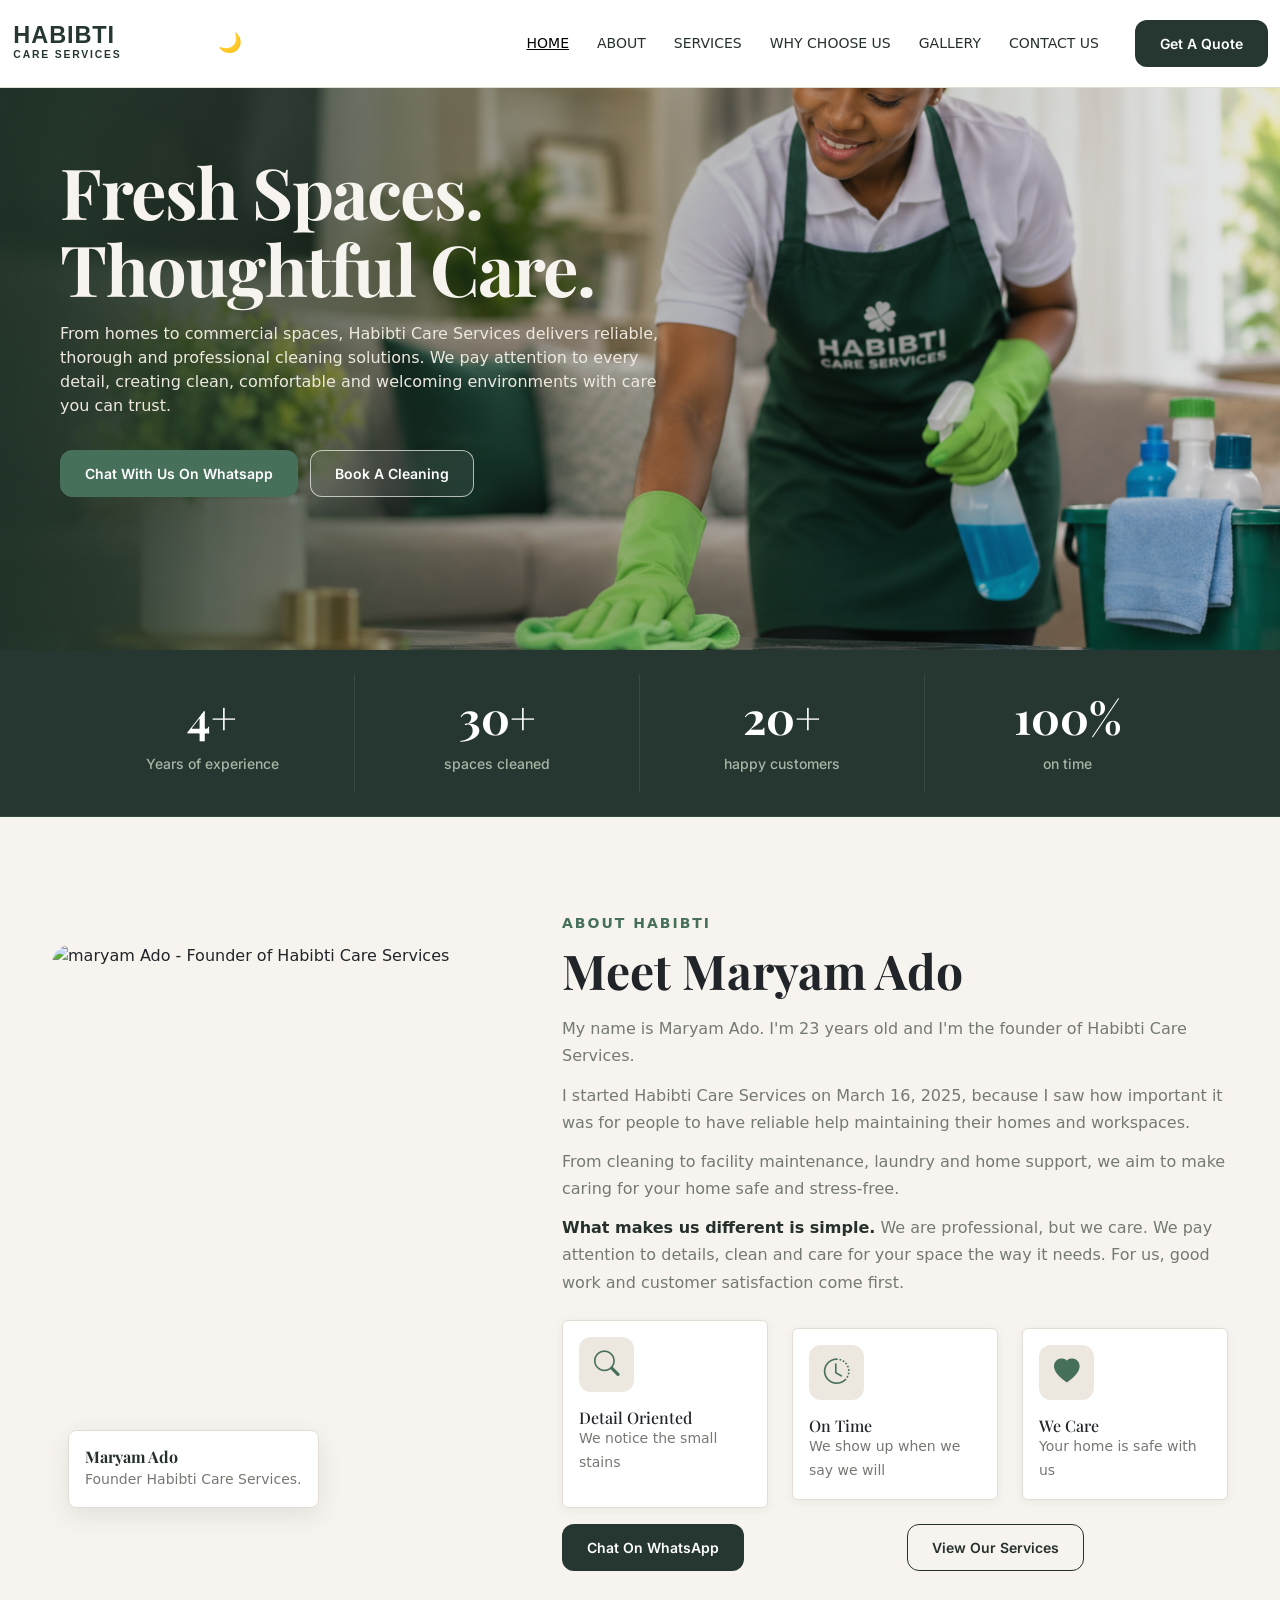
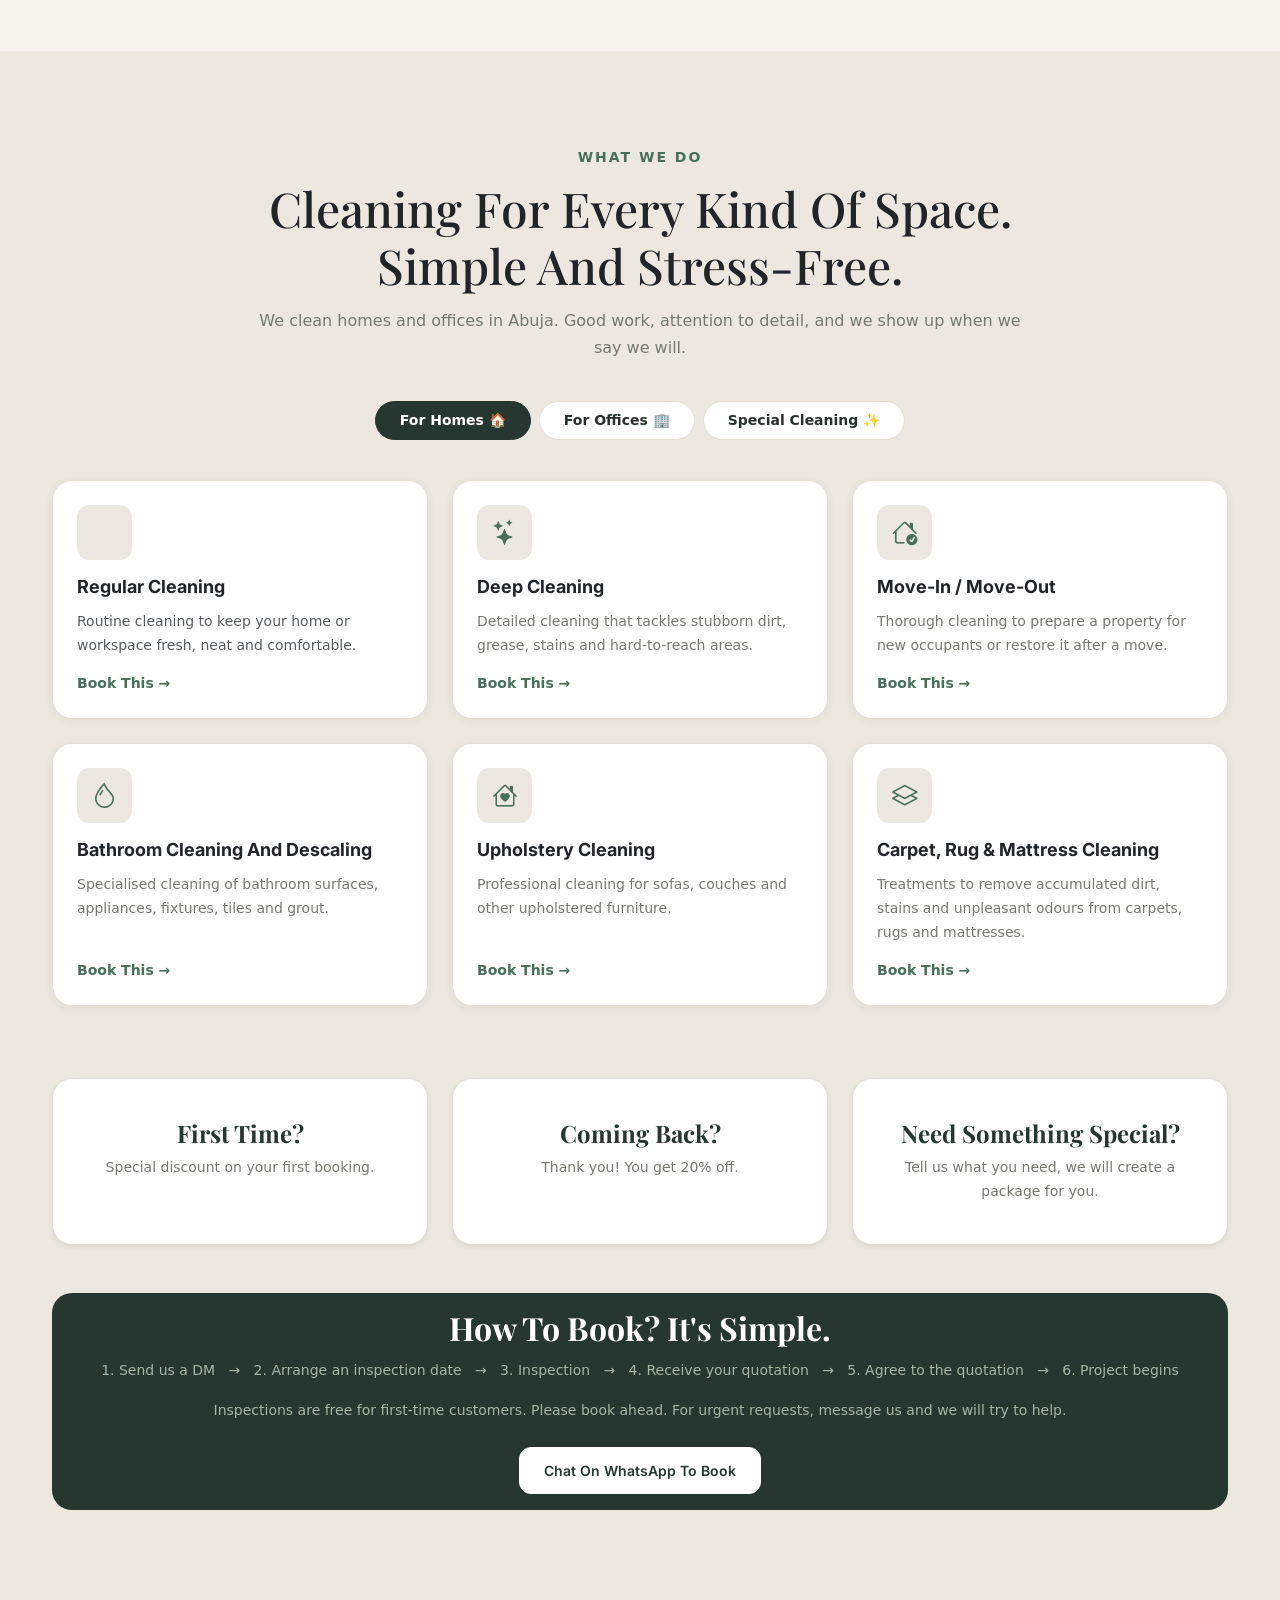
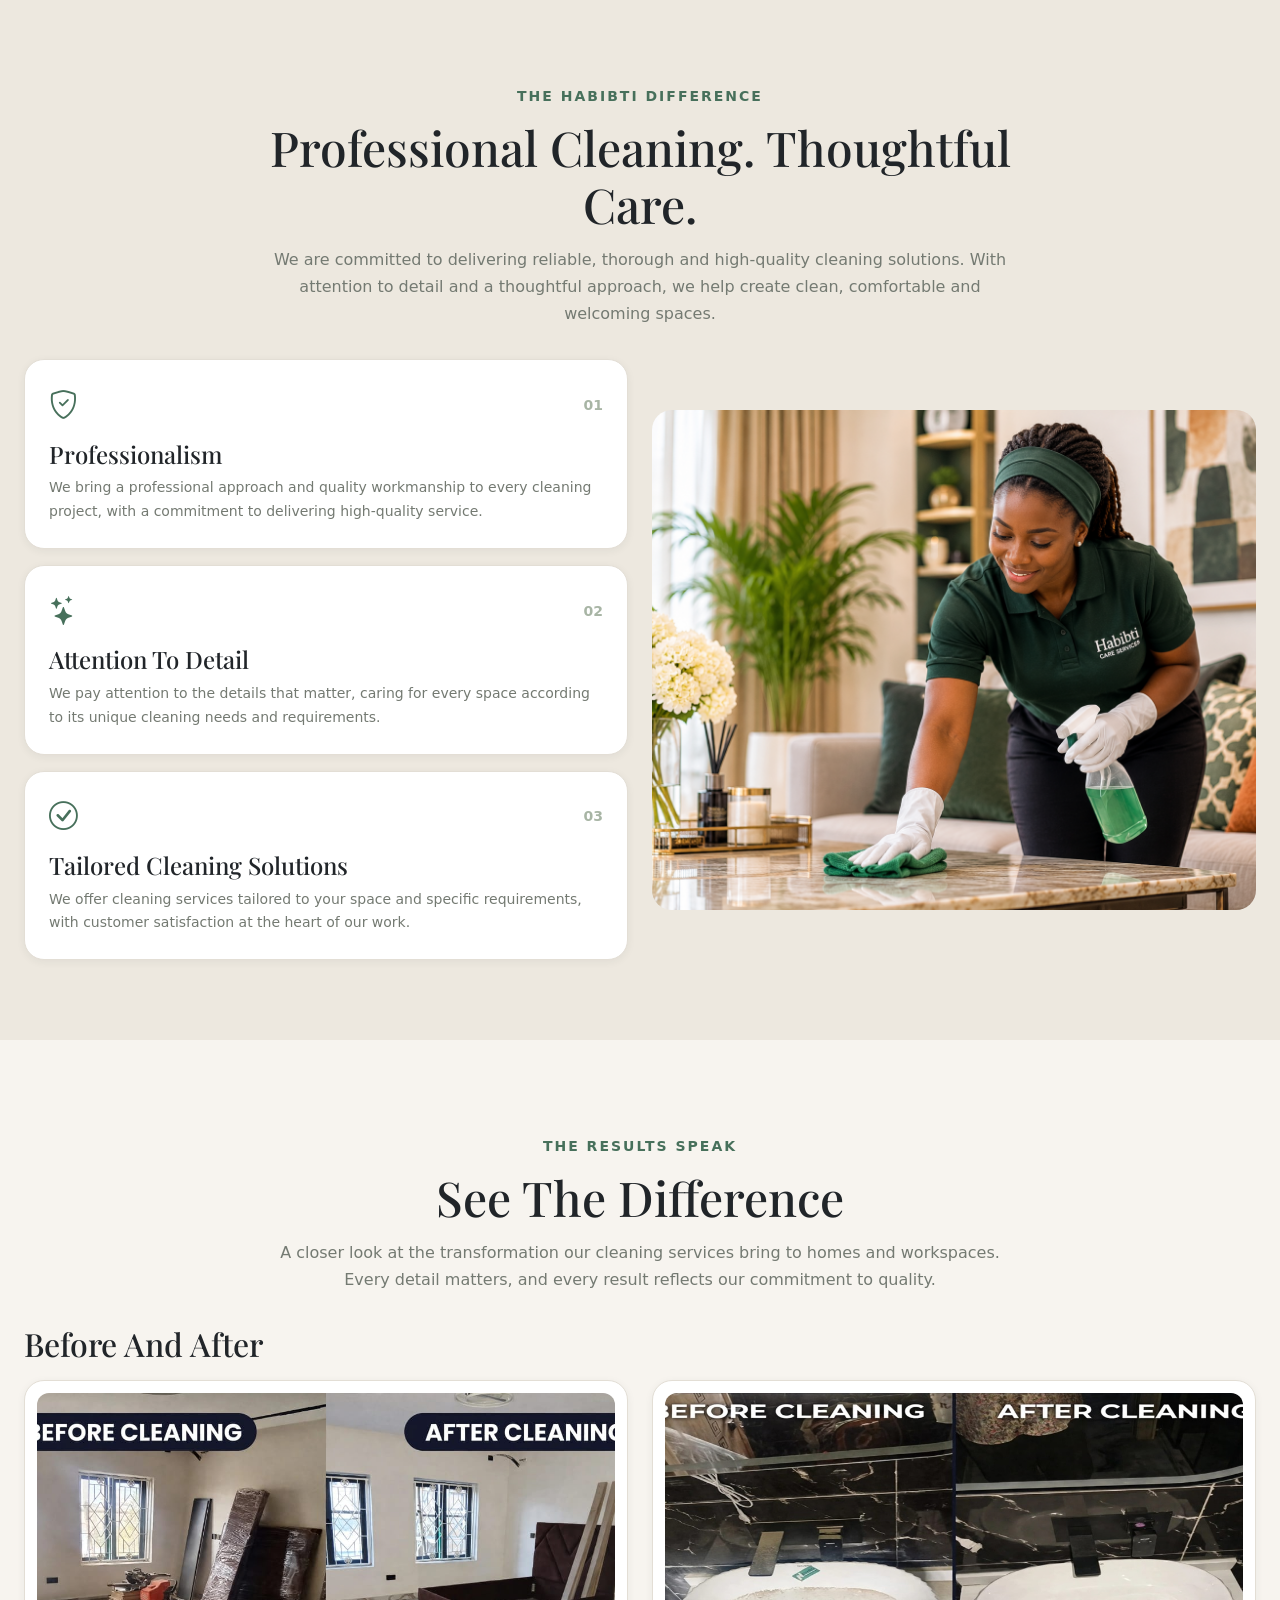
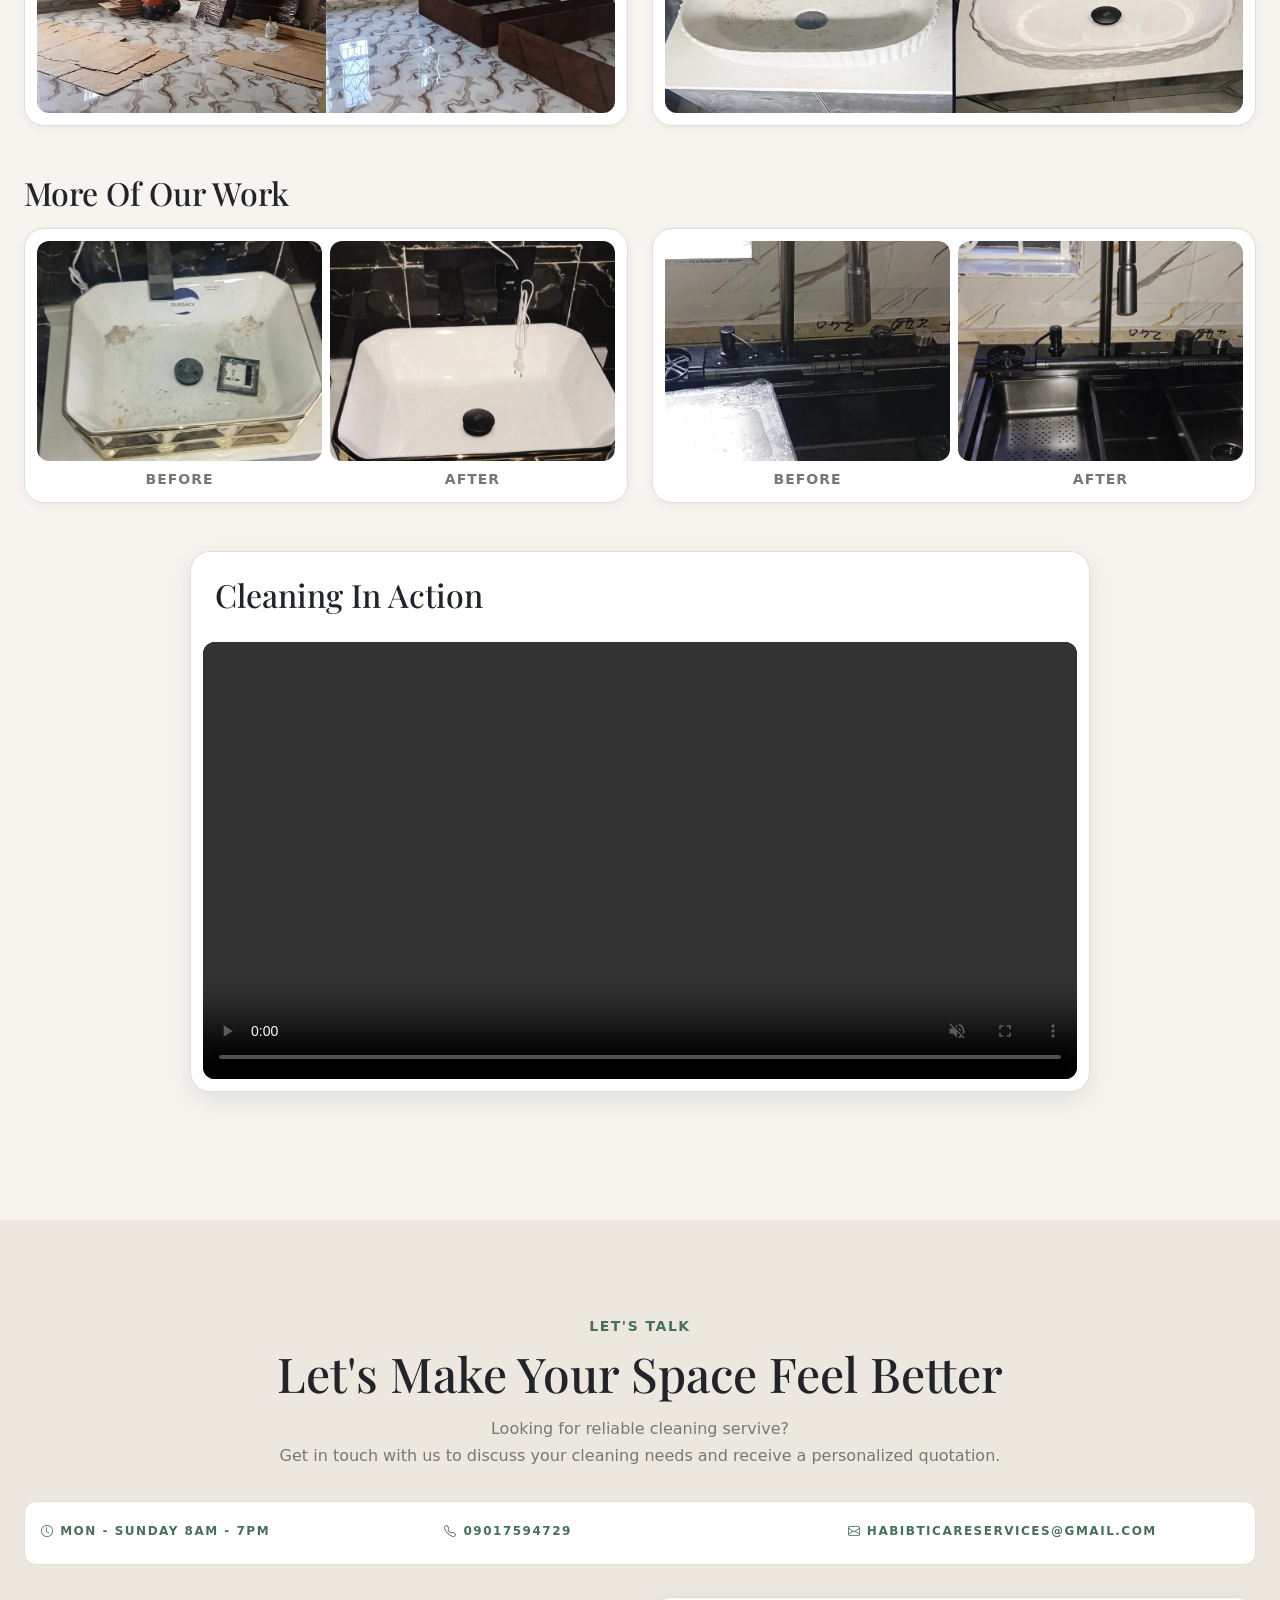
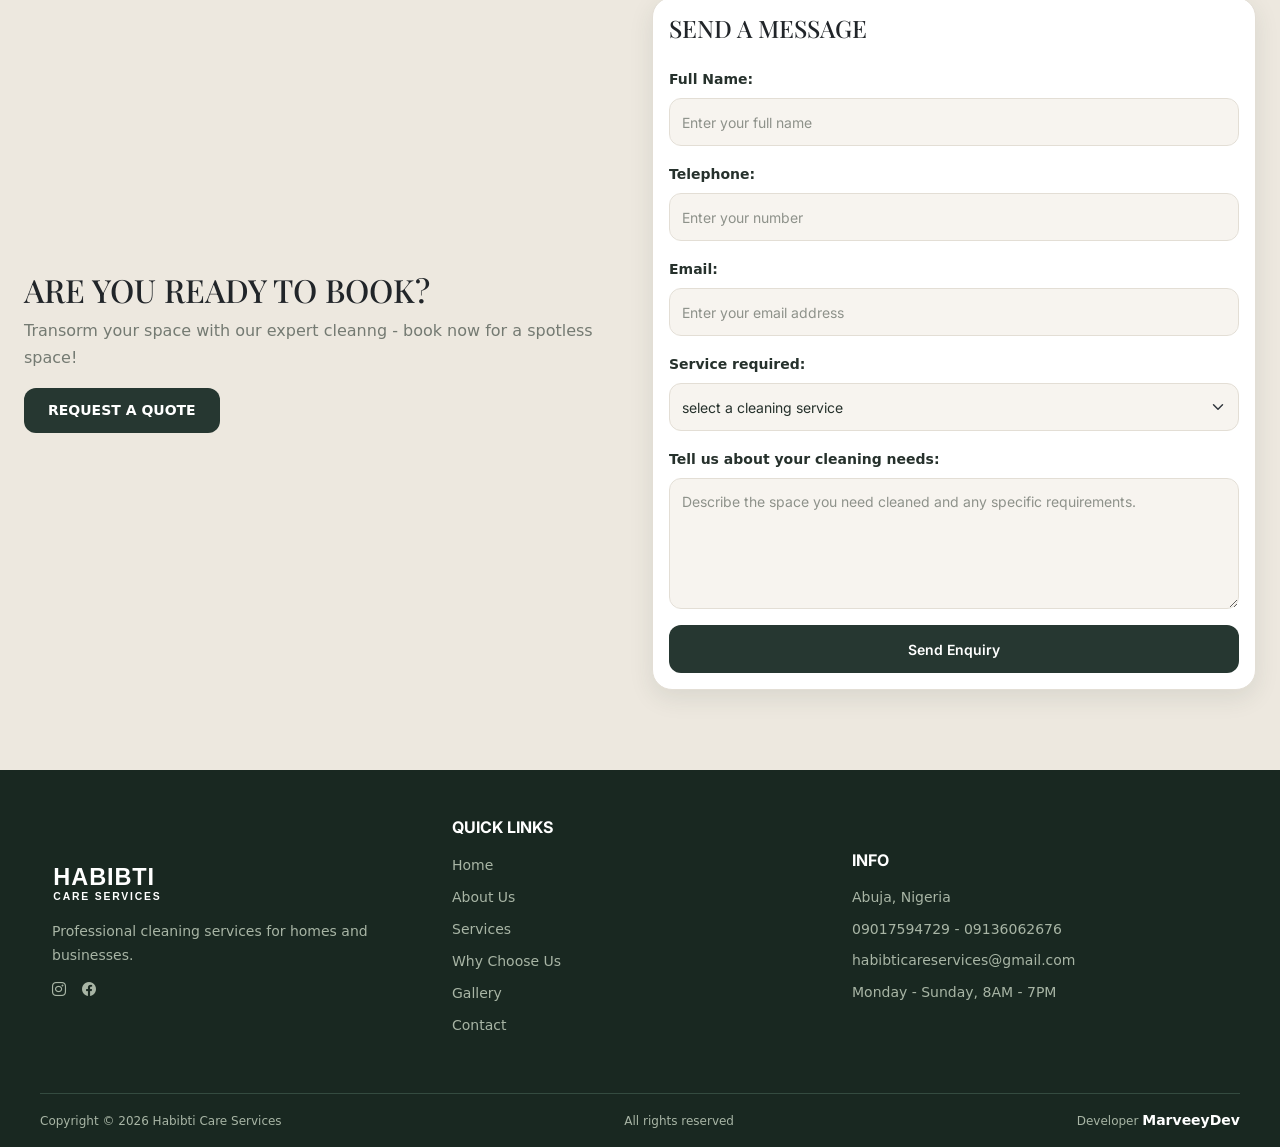
==== commit 3254a9d4: "feat: improve website layout, responsiveness, and accessibility - Refine About section layout with i" ====
--- a/index.html
+++ b/index.html
@@ -1,50 +1,51 @@
+
 <!DOCTYPE html>
 <html lang="en">
 <head>
     <meta charset="UTF-8">
     <meta name="viewport" content="width=device-width, initial-scale=1.0">
+
     <!-- Primary SEO Meta Tags -->
-<title>Habibti Care Services | Professional Cleaning in Abuja</title>
-<meta name="description" content="Habibti Care Services provides professional residential and commercial cleaning services in Abuja, Lagos, Ibadan and Edo State. Professional Cleaning. Thoughtful Care.">
-<meta name="robots" content="index, follow">
-<link rel="canonical" href="https://your-domain.com/">
-
-<!-- Open Graph Meta Tags -->
-<meta property="og:type" content="website">
-<meta property="og:site_name" content="Habibti Care Services">
-<meta property="og:title" content="Habibti Care Services | Professional Cleaning. Thoughtful Care.">
-<meta property="og:description" content="Reliable, thorough and professional cleaning services for homes and businesses. Experience thoughtful care and attention to detail with Habibti Care Services.">
-<meta property="og:url" content="https://habibticleaning.vercel.app/">
-<meta property="og:image" content="https://habibticleaning.vercel.app/assets/images/habibti-og-image.png">
-<meta property="og:image:secure_url" content="https://habibticleaning.vercel.app/assets/images/habibti-og-image.png">
-<meta property="og:image:type" content="image/png">
-<meta property="og:image:width" content="1200">
-<meta property="og:image:height" content="630">
-<meta property="og:image:alt" content="Habibti Care Services professional cleaning banner featuring an African cleaning professional.">
-<meta property="og:locale" content="en_NG">
-
-<!-- Twitter / X Card Meta Tags -->
-<meta name="twitter:card" content="summary_large_image">
-<meta name="twitter:title" content="Habibti Care Services | Professional Cleaning. Thoughtful Care.">
-<meta name="twitter:description" content="Reliable, thorough and professional cleaning services for homes and businesses.">
-<meta name="twitter:image" content="https://habibticleaning.vercel.app/assets/images/habibti-og-image.png">
-<meta name="twitter:image:alt" content="Habibti Care Services professional cleaning banner.">
-    <title>HABIBTI CARE SERVICES | Abuja, NIgeria</title>
+    <title>Habibti Care Services | Professional Cleaning in Abuja</title>
+    <meta name="description" content="Habibti Care Services provides professional residential and commercial cleaning services in Abuja, Lagos, Ibadan and Edo State. Professional Cleaning. Thoughtful Care.">
+    <meta name="robots" content="index, follow">
+    <link rel="canonical" href="https://habibticleaning.vercel.app/">
+
+    <!-- Open Graph Meta Tags -->
+    <meta property="og:type" content="website">
+    <meta property="og:site_name" content="Habibti Care Services">
+    <meta property="og:title" content="Habibti Care Services | Professional Cleaning. Thoughtful Care.">
+    <meta property="og:description" content="Reliable, thorough and professional cleaning services for homes and businesses. Experience thoughtful care and attention to detail with Habibti Care Services.">
+    <meta property="og:url" content="https://habibticleaning.vercel.app/">
+    <meta property="og:image" content="https://habibticleaning.vercel.app/assets/images/habibti-og-image.png">
+    <meta property="og:image:secure_url" content="https://habibticleaning.vercel.app/assets/images/habibti-og-image.png">
+    <meta property="og:image:type" content="image/png">
+    <meta property="og:image:width" content="1200">
+    <meta property="og:image:height" content="630">
+    <meta property="og:image:alt" content="Habibti Care Services professional cleaning banner featuring an African cleaning professional.">
+    <meta property="og:locale" content="en_NG">
+
+    <!-- Twitter / X Card Meta Tags -->
+    <meta name="twitter:card" content="summary_large_image">
+    <meta name="twitter:title" content="Habibti Care Services | Professional Cleaning. Thoughtful Care.">
+    <meta name="twitter:description" content="Reliable, thorough and professional cleaning services for homes and businesses.">
+    <meta name="twitter:image" content="https://habibticleaning.vercel.app/assets/images/habibti-og-image.png">
+    <meta name="twitter:image:alt" content="Habibti Care Services professional cleaning banner.">
+
     <link rel="stylesheet" href="css/style.css">
 
-<link rel="preconnect" href="https://fonts.googleapis.com">
-<link rel="preconnect" href="https://fonts.gstatic.com" crossorigin>
-
-<link href="https://fonts.googleapis.com/css2?family=Inter:wght@400;500;600;700&family=Playfair+Display:wght@400;500;600;700&display=swap" rel="stylesheet">
-
-    <!-- bootstrap cdn -->     
-     <link rel="stylesheet" href="https://cdn.jsdelivr.net/npm/bootstrap-icons@1.13.1/font/bootstrap-icons.min.css">
+    <link rel="preconnect" href="https://fonts.googleapis.com">
+    <link rel="preconnect" href="https://fonts.gstatic.com" crossorigin>
+
+    <link href="https://fonts.googleapis.com/css2?family=Inter:wght@400;500;600;700&family=Playfair+Display:wght@400;500;600;700&display=swap" rel="stylesheet">
+
+    <!-- Bootstrap CDN -->
+    <link rel="stylesheet" href="https://cdn.jsdelivr.net/npm/bootstrap-icons@1.13.1/font/bootstrap-icons.min.css">
     <link href="https://cdn.jsdelivr.net/npm/bootstrap@5.3.8/dist/css/bootstrap.min.css" rel="stylesheet" integrity="sha384-sRIl4kxILFvY47J16cr9ZwB07vP4J8+LH7qKQnuqkuIAvNWLzeN8tE5YBujZqJLB" crossorigin="anonymous">
 </head>
 
 <body data-theme="light" id="body">
 
-  
 <header class="mainHeader container-fluid">
     <nav class="navbar navbar-expand-lg w-100">
 
@@ -97,648 +98,641 @@
     </nav>
 </header>
 
-
 <main>
+
     <!-- Hero Section -->
-        <section id="hero" class="container-fluid heroSection">
-          
-            <div class="row">
-
-                <div class="col-lg-6 heroContents" >
-                    <h1 id="h1"> 
-                          <span> Fresh Spaces. </span>
-                          <span>Thoughtful Care.</span>
-                  </h1>
-        <p>From homes to commercial spaces, Habibti Care Services delivers reliable, thorough and professional cleaning solutions. We pay attention to every detail, creating clean, comfortable and welcoming environments with care you can trust.</p>
-        <div id="heroBtns">
-                         <a href="https://wa.me/2349098976546" class="btn btn-sm primaryBtn">chat with us on whatsapp
-                         </a>
-                         <a href="#contact" class="btn btn-sm secondaryBtn">book a cleaning</a>
-                    </div>
-                </div>
-        
-                    
-                </div>
+    <section id="hero" class="container-fluid heroSection">
+        <div class="row">
+            <div class="col-lg-6 heroContents">
+                <h1 id="h1">
+                    <span> Fresh Spaces. </span>
+                    <span>Thoughtful Care.</span>
+                </h1>
+
+                <p>From homes to commercial spaces, Habibti Care Services delivers reliable, thorough and professional cleaning solutions. We pay attention to every detail, creating clean, comfortable and welcoming environments with care you can trust.</p>
+
+                <div id="heroBtns">
+                    <a href="https://wa.me/2349098976546" class="btn btn-sm primaryBtn">chat with us on whatsapp</a>
+                    <a href="#contact" class="btn btn-sm secondaryBtn">book a cleaning</a>
+                </div>
+            </div>
+        </div>
     </section>
 
     <section id="heroStats" class="container-fluid">
-            <!-- hero stats -->
-            <div class="container">
-                <div class="row text-center">
-                     <div class="statData col-6 col-md-3 borderLeft">
-                        <h3 class="fw-bold mb-0">4+</h3>
-                        <p>Years of experience</p>
-                    </div>
-                    <div class="statData col-6 col-md-3 borderLeft">
-                        <h3 class="fw-bold mb-0">30+</h3>
-                         <p>spaces cleaned</p>
-                    </div>
-                    <div class="statData col-6 col-md-3 borderLeft">
-                        <h3 class="fw-bold mb-0">20+</h3>
-                        <p>happy  customers </p>
-                     </div>
-                    <div class="statData col-6 col-md-3 borderLeft">
-                        <h3 class="fw-bold mb-0">100%</h3>
-                        <p>on time</p>
-                    </div>
-                </div>
-            </div>
+        <div class="container">
+            <div class="row text-center">
+                <div class="statData col-6 col-md-3 borderLeft">
+                    <h3 class="fw-bold mb-0">4+</h3>
+                    <p>Years of experience</p>
+                </div>
+
+                <div class="statData col-6 col-md-3 borderLeft">
+                    <h3 class="fw-bold mb-0">30+</h3>
+                    <p>spaces cleaned</p>
+                </div>
+
+                <div class="statData col-6 col-md-3 borderLeft">
+                    <h3 class="fw-bold mb-0">20+</h3>
+                    <p>happy customers</p>
+                </div>
+
+                <div class="statData col-6 col-md-3 borderLeft">
+                    <h3 class="fw-bold mb-0">100%</h3>
+                    <p>on time</p>
+                </div>
+            </div>
+        </div>
     </section>
+
     <!-- About Maryam -->
-    <section id="about" class="container">
+    <section id="about" class="container-fluid">
         <div class="container">
             <div class="row align-items-center g-5">
 
                 <!-- Maryam Photo -->
                 <div class="col-lg-5">
                     <div class="position-relative">
-                      
-                         <img src="https://images.pexels.com/photos/29296883/pexels-photo-29296883.jpeg" alt="maryam Ado - Founder of Habibti Care Services" class="rounded-4 img-fluid">
-
-                         <div class="position-absolute bottom-0 bottom-lg-0 start-0 m-3 bg-white rounded-3 p-3">
+                        <img src="https://images.pexels.com/photos/29296883/pexels-photo-29296883.jpeg" alt="maryam Ado - Founder of Habibti Care Services" class="img-fluid">
+
+                        <div class="position-absolute bottom-0 bottom-lg-0 start-0 m-3 bg-white rounded-3 p-3">
                             <h6 class="fw-bold mb-0">Maryam Ado</h6>
                             <small>Founder Habibti Care Services.</small>
-                         </div>
-                    </div>
-                </div>
-                
-                    <!-- Maryam Story -->
+                        </div>
+                    </div>
+                </div>
+
+                <!-- Maryam Story -->
                 <div class="col-lg-7">
-                    <!-- add logo here-->
                     <small class="fw-semibold mb-2 label">About habibti</small>
                     <h2 class="fw-bold display-6 mb-3">Meet Maryam Ado</h2>
 
                     <div>
-                        <p>
-                            My name is Maryam Ado. I'm 23 years old and I'm the founder of Habibti Care Services.
-                        </p>
-                        <p>
-I started Habibti Care Services on March 16, 2025, because I saw how important it was for people to have reliable help maintaining their homes and workspaces.                        </p>
-                        <p>
-                            From cleaning to facility maintenance, laundry and home support, we aim to make caring for your home safe and stress-free.
-                        </p>
+                        <p>My name is Maryam Ado. I'm 23 years old and I'm the founder of Habibti Care Services.</p>
+
+                        <p>I started Habibti Care Services on March 16, 2025, because I saw how important it was for people to have reliable help maintaining their homes and workspaces.</p>
+
+                        <p>From cleaning to facility maintenance, laundry and home support, we aim to make caring for your home safe and stress-free.</p>
+
                         <p><strong>What makes us different is simple.</strong>
-                        We are professional, but we care. We pay attention to details, clean and care for your space the way it needs. For us, good work and customer satisfaction come first.
-                        </p>
-                    </div>
-                    <div class="row mt-4">
+                        We are professional, but we care. We pay attention to details, clean and care for your space the way it needs. For us, good work and customer satisfaction come first.</p>
+                    </div>
+
+                    <div class="row mt-4 featuredCards">
                         <div class="col-6 col-md-4">
-                          <div class="card">
-                            <div class="card-body mb-3">
-                              <i class="bi bi-search"></i>
-                               <p class="fw-semibold mb-1">Detail Oriented</p>
-                            <small class="card-subtitle">We notice the small stains</small>
-                        </div>
-                          </div>
+                            <div class="card">
+                                <div class="card-body mb-3">
+                                    <div class="serviceIcon">
+                                        <i class="bi bi-search" aria-hidden="true"></i>
+                                    </div>
+                                    <h4 class="h6 mb-1">Detail Oriented</h4>
+                                    <p class="card-subtitle">We notice the small stains</p>
+                                </div>
+                            </div>
                         </div>
 
                         <div class="col-6 col-md-4">
-                           <div class="card">
-                            <div class="card-body">
-                              	<i class="bi bi-clock-history"></i>
-                             <p class="fw-semibold mb-1">On time</p>
-                            <small class="card-subtitle">We show up when we say we will</small>
-                           </div>
-                           </div>
-                        </div>
-
-                        <div class="col-6 col-md-4">
-                          <div class="card">
-                              <div class="card-body">
-                                <i class="bi bi-heart-fill"></i>
-                              <p class="fw-semibold mb-1">We Care</p>
-                            <small class="card-subtitle">Your home is safe with us</small>
-                            </div>
-                          </div>
-                          
-                        </div>
-                        <div class="d-flex gap-2 mt-4">
+                            <div class="card">
+                                <div class="card-body">
+                                    <div class="serviceIcon">
+                                        <i class="bi bi-clock-history" aria-hidden="true"></i>
+                                    </div>
+                                    <h4 class="h6 mb-1">On time</h4>
+                                    <p class="card-subtitle">We show up when we say we will</p>
+                                </div>
+                            </div>
+                        </div>
+
+                        <div class="col-6 col-md-4 mt-4 mt-md-0">
+                            <div class="card">
+                                <div class="card-body">
+                                    <div class="serviceIcon">
+                                        <i class="bi bi-heart-fill" aria-hidden="true"></i>
+                                    </div>
+                                    <h4 class="h6 mb-1">We Care</h4>
+                                    <p class="card-subtitle">Your home is safe with us</p>
+                                </div>
+                            </div>
+                        </div>
+                    </div>
+
+                    <div class="row mt-3">
+                        <div class="col-6">
                             <a href="https://wa.me/2349098976546" class="btn btn-sm primaryBtn">Chat On WhatsApp</a>
+                        </div>
+
+                        <div class="col-6">
                             <a href="#services" class="btn btn-sm secondaryBtn">View Our Services</a>
                         </div>
                     </div>
                 </div>
+
             </div>
         </div>
     </section>
 
-    <!-- Maryam services -->
-     <!-- SERVICES - TABS LAYOUT -->
-<section id="services">
-  <div class="container">
-
-    <!-- HEADING -->
-    <header class="row">
-      <div class="col-lg-8 mx-auto text-center">
-        <p class="text-muted fw-semibold">What We Do</p>
-        <h2 class="fw-bold">Cleaning for every kind of space.<br>Simple and stress-free.</h2>
-        <p class="text-muted">We clean homes and offices in Abuja. Good work, attention to detail, and we show up when we say we will.</p>
-      </div>
-    </header>
-
-    <!-- TABS BUTTONS -->
-    <div class="row mt-4">
-      <div class="col-12 text-center">
-        <ul class="nav nav-pills justify-content-center gap-2" id="servicesTab" role="tablist">
-          <li class="nav-item" role="presentation">
-            <button class="nav-link active rounded-pill px-4 py-2" id="homes-tab" data-bs-toggle="pill" data-bs-target="#homes" type="button">For Homes 🏠</button>
-          </li>
-          <li class="nav-item" role="presentation">
-            <button class="nav-link rounded-pill px-4 py-2" id="offices-tab" data-bs-toggle="pill" data-bs-target="#offices" type="button">For Offices 🏢</button>
-          </li>
-          <li class="nav-item" role="presentation">
-            <button class="nav-link rounded-pill px-4 py-2" id="special-tab" data-bs-toggle="pill" data-bs-target="#special" type="button">Special Cleaning ✨</button>
-          </li>
-        </ul>
-      </div>
+    <!-- Services -->
+    <section id="services" class="container-fluid">
+        <div class="container">
+
+            <!-- Heading -->
+            <header class="row">
+                <div class="col-lg-8 mx-auto text-center">
+                    <small class="label">What We Do</small>
+                    <h2>Cleaning for every kind of space.<br>Simple and stress-free.</h2>
+                    <p>We clean homes and offices in Abuja. Good work, attention to detail, and we show up when we say we will.</p>
+                </div>
+            </header>
+
+            <!-- Tabs Buttons -->
+            <div class="row mt-4">
+                <div class="col-12 text-center">
+                    <ul class="nav nav-pills justify-content-center gap-2" id="servicesTab" role="tablist">
+                        <li class="nav-item" role="presentation">
+                            <button class="nav-link active rounded-pill px-4 py-2" id="homes-tab" data-bs-toggle="pill" data-bs-target="#homes" type="button">For Homes 🏠</button>
+                        </li>
+                        <li class="nav-item" role="presentation">
+                            <button class="nav-link rounded-pill px-4 py-2" id="offices-tab" data-bs-toggle="pill" data-bs-target="#offices" type="button">For Offices 🏢</button>
+                        </li>
+                        <li class="nav-item" role="presentation">
+                            <button class="nav-link rounded-pill px-4 py-2" id="special-tab" data-bs-toggle="pill" data-bs-target="#special" type="button">Special Cleaning ✨</button>
+                        </li>
+                    </ul>
+                </div>
+            </div>
+
+            <!-- Tabs Content -->
+            <div class="tab-content mt-4" id="servicesTabContent">
+
+                <!-- For Homes -->
+                <div class="tab-pane fade show active" id="homes" role="tabpanel">
+                    <div class="row g-4">
+
+                        <div class="col-md-6 col-lg-4">
+                            <div class="card h-100 p-2">
+                                <div class="card-body">
+                                    <div class="serviceIcon">
+                                        <i class="bi bi-broom" aria-hidden="true"></i>
+                                    </div>
+                                    <h5 class="fw-bold">Regular Cleaning</h5>
+                                    <p class="text-muted">Routine cleaning to keep your home or workspace fresh, neat and comfortable.</p>
+                                    <a href="https://wa.me/2349098976546?text=Hello%20Habibti%20Care%20Services%2C%20I%20would%20like%20to%20book%20a%20cleaning%20service." class="text-success fw-semibold text-decoration-none">Book This →</a>
+                                </div>
+                            </div>
+                        </div>
+
+                        <div class="col-md-6 col-lg-4">
+                            <div class="card h-100 p-2">
+                                <div class="card-body">
+                                    <div class="serviceIcon">
+                                        <i class="bi bi-stars" aria-hidden="true"></i>
+                                    </div>
+                                    <h5 class="fw-bold">Deep Cleaning</h5>
+                                    <p>Detailed cleaning that tackles stubborn dirt, grease, stains and hard-to-reach areas.</p>
+                                    <a href="https://wa.me/2349098976546?text=Hello%20Habibti%20Care%20Services%2C%20I%20would%20like%20to%20book%20a%20cleaning%20service." class="text-success fw-semibold text-decoration-none">Book This →</a>
+                                </div>
+                            </div>
+                        </div>
+
+                        <div class="col-md-6 col-lg-4">
+                            <div class="card h-100 p-2">
+                                <div class="card-body">
+                                    <div class="serviceIcon">
+                                        <i class="bi bi-house-check" aria-hidden="true"></i>
+                                    </div>
+                                    <h5 class="fw-bold">Move-In / Move-Out</h5>
+                                    <p>Thorough cleaning to prepare a property for new occupants or restore it after a move.</p>
+                                    <a href="https://wa.me/2349098976546?text=Hello%20Habibti%20Care%20Services%2C%20I%20would%20like%20to%20book%20a%20cleaning%20service." class="text-success fw-semibold text-decoration-none">Book This →</a>
+                                </div>
+                            </div>
+                        </div>
+
+                        <div class="col-md-6 col-lg-4">
+                            <div class="card h-100 p-2">
+                                <div class="card-body">
+                                    <div class="serviceIcon">
+                                        <i class="bi bi-droplet" aria-hidden="true"></i>
+                                    </div>
+                                    <h5 class="fw-bold">Bathroom Cleaning and Descaling</h5>
+                                    <p>Specialised cleaning of bathroom surfaces, appliances, fixtures, tiles and grout.</p>
+                                    <a href="https://wa.me/2349098976546?text=Hello%20Habibti%20Care%20Services%2C%20I%20would%20like%20to%20book%20a%20cleaning%20service." class="text-success fw-semibold text-decoration-none">Book This →</a>
+                                </div>
+                            </div>
+                        </div>
+
+                        <div class="col-md-6 col-lg-4">
+                            <div class="card h-100 p-2">
+                                <div class="card-body">
+                                    <div class="serviceIcon">
+                                        <i class="bi bi-house-heart" aria-hidden="true"></i>
+                                    </div>
+                                    <h5 class="fw-bold">Upholstery Cleaning</h5>
+                                    <p>Professional cleaning for sofas, couches and other upholstered furniture.</p>
+                                    <a href="https://wa.me/2349098976546?text=Hello%20Habibti%20Care%20Services%2C%20I%20would%20like%20to%20book%20a%20cleaning%20service." class="text-success fw-semibold text-decoration-none">Book This →</a>
+                                </div>
+                            </div>
+                        </div>
+
+                        <div class="col-md-6 col-lg-4">
+                            <div class="card h-100 p-2">
+                                <div class="card-body">
+                                    <div class="serviceIcon">
+                                        <i class="bi bi-layers" aria-hidden="true"></i>
+                                    </div>
+                                    <h5 class="fw-bold">Carpet, Rug & Mattress Cleaning</h5>
+                                    <p>Treatments to remove accumulated dirt, stains and unpleasant odours from carpets, rugs and mattresses.</p>
+                                    <a href="https://wa.me/2349098976546?text=Hello%20Habibti%20Care%20Services%2C%20I%20would%20like%20to%20book%20a%20cleaning%20service." class="text-success fw-semibold text-decoration-none">Book This →</a>
+                                </div>
+                            </div>
+                        </div>
+
+                    </div>
+                </div>
+
+                <!-- For Offices -->
+                <div class="tab-pane fade" id="offices" role="tabpanel">
+                    <div class="row g-4">
+
+                        <div class="col-md-6 col-lg-4">
+                            <div class="card h-100 p-2">
+                                <div class="card-body">
+                                    <div class="serviceIcon">
+                                        <i class="bi bi-building" aria-hidden="true"></i>
+                                    </div>
+                                    <h5 class="fw-bold">Office & Commercial</h5>
+                                    <p>Reliable cleaning for offices, business premises and commercial spaces.</p>
+                                    <a href="https://wa.me/2349098976546?text=Hello%20Habibti%20Care%20Services%2C%20I%20would%20like%20to%20book%20a%20cleaning%20service." class="text-success fw-semibold text-decoration-none">Book This →</a>
+                                </div>
+                            </div>
+                        </div>
+
+                        <div class="col-md-6 col-lg-4">
+                            <div class="card h-100 p-2">
+                                <div class="card-body">
+                                    <div class="serviceIcon">
+                                        <i class="bi bi-buildings" aria-hidden="true"></i>
+                                    </div>
+                                    <h5 class="fw-bold">Façade Cleaning</h5>
+                                    <p>Professional cleaning of building exteriors, including walls and glass panels, to remove dirt, stains and grime while restoring appearance.</p>
+                                    <a href="https://wa.me/2349098976546?text=Hello%20Habibti%20Care%20Services%2C%20I%20would%20like%20to%20book%20a%20cleaning%20service." class="text-success fw-semibold text-decoration-none">Book This →</a>
+                                </div>
+                            </div>
+                        </div>
+
+                    </div>
+                </div>
+
+                <!-- Special Cleaning -->
+                <div class="tab-pane fade" id="special" role="tabpanel">
+                    <div class="row g-4">
+
+                        <div class="col-md-6 col-lg-4">
+                            <div class="card h-100 p-2">
+                                <div class="card-body">
+                                    <div class="serviceIcon">
+                                        <i class="bi bi-hammer" aria-hidden="true"></i>
+                                    </div>
+                                    <h5 class="fw-bold">Post-Construction</h5>
+                                    <p>Removal of construction dust, paint marks and renovation residue to prepare properties for use.</p>
+                                    <a href="https://wa.me/2349098976546?text=Hello%20Habibti%20Care%20Services%2C%20I%20would%20like%20to%20book%20a%20cleaning%20service." class="text-success fw-semibold text-decoration-none">Book This →</a>
+                                </div>
+                            </div>
+                        </div>
+
+                        <div class="col-md-6 col-lg-4">
+                            <div class="card h-100 p-2">
+                                <div class="card-body">
+                                    <div class="serviceIcon">
+                                        <i class="bi bi-house-check" aria-hidden="true"></i>
+                                    </div>
+                                    <h5 class="fw-bold">Steam Cleaning</h5>
+                                    <p>Steam-based cleaning for suitable surfaces and furnishings.</p>
+                                    <a href="https://wa.me/2349098976546?text=Hello%20Habibti%20Care%20Services%2C%20I%20would%20like%20to%20book%20a%20cleaning%20service." class="text-success fw-semibold text-decoration-none">Book This →</a>
+                                </div>
+                            </div>
+                        </div>
+
+                    </div>
+                </div>
+
+            </div>
+
+            <!-- Packages + How to Book -->
+            <div class="row g-4 mt-5">
+
+                <div class="col-md-4">
+                    <div class="card p-4 text-center shadow-sm h-100">
+                        <div class="card-body">
+                            <h5 class="fw-bold card-title">First Time?</h5>
+                            <p class="card-text mb-0">Special discount on your first booking.</p>
+                        </div>
+                    </div>
+                </div>
+
+                <div class="col-md-4">
+                    <div class="card p-4 text-center shadow-sm h-100">
+                        <div class="card-body">
+                            <h5 class="fw-bold card-title">Coming Back?</h5>
+                            <p class="mb-0 card-text">Thank you! You get 20% off.</p>
+                        </div>
+                    </div>
+                </div>
+
+                <div class="col-md-4">
+                    <div class="card p-4 text-center shadow-sm h-100">
+                        <div class="card-body">
+                            <h5 class="fw-bold card-title">Need Something Special?</h5>
+                            <p class="mb-0 card-text">Tell us what you need, we will create a package for you.</p>
+                        </div>
+                    </div>
+                </div>
+
+            </div>
+
+            <div class="text-center mt-5">
+                <h4 class="fw-bold">How to Book? It's Simple.</h4>
+                <p class="small">1. Send us a DM &nbsp; → &nbsp; 2. Arrange an inspection date &nbsp; → &nbsp; 3. Inspection &nbsp; → &nbsp; 4. Receive your quotation &nbsp; → &nbsp; 5. Agree to the quotation &nbsp; → &nbsp; 6. Project begins</p>
+                <p class="small">Inspections are free for first-time customers. Please book ahead. For urgent requests, message us and we will try to help.</p>
+                <a href="https://wa.me/2349098976546?text=Hello%20Habibti%20Care%20Services%2C%20I%20would%20like%20to%20book%20a%20cleaning%20service." class="btn btn-success btn-lg mt-2">Chat On WhatsApp To Book</a>
+            </div>
+
+        </div>
+    </section>
+
+    <!-- Why Choose Us -->
+    <section class="container-fluid" id="whyus">
+        <header class="section">
+            <small class="label">THE HABIBTI DIFFERENCE</small>
+            <h2>Professional Cleaning. Thoughtful Care.</h2>
+            <p>We are committed to delivering reliable, thorough and high-quality cleaning solutions. With attention to detail and a thoughtful approach, we help create clean, comfortable and welcoming spaces.</p>
+        </header>
+
+        <div class="row">
+            <div class="col-12 col-md-6">
+                <div class="featuresGrid">
+
+                    <div class="featureCard">
+                        <div>
+                            <i class="bi bi-shield-check" aria-hidden="true"></i>
+                            <p class="number">01</p>
+                        </div>
+
+                        <h3>Professionalism</h3>
+                        <p>We bring a professional approach and quality workmanship to every cleaning project, with a commitment to delivering high-quality service.</p>
+                    </div>
+
+                    <div class="featureCard">
+                        <div>
+                            <i class="bi bi-stars" aria-hidden="true"></i>
+                            <p class="number">02</p>
+                        </div>
+
+                        <h3>Attention to Detail</h3>
+                        <p>We pay attention to the details that matter, caring for every space according to its unique cleaning needs and requirements.</p>
+                    </div>
+
+                    <div class="featureCard">
+                        <div>
+                            <i class="bi bi-check-circle" aria-hidden="true"></i>
+                            <p class="number">03</p>
+                        </div>
+
+                        <h3>Tailored Cleaning Solutions</h3>
+                        <p>We offer cleaning services tailored to your space and specific requirements, with customer satisfaction at the heart of our work.</p>
+                    </div>
+
+                </div>
+            </div>
+
+            <div class="col-12 col-md-6">
+                <img src="/assets/images/Premium-Living-Room-Cleaning-Service.png" loading="lazy" alt="African cleaning professional maintaining a clean, modern living room" class="img-fluid mt-4 mt-md-0">
+            </div>
+        </div>
+    </section>
+
+    <!-- Gallery -->
+    <section class="container-fluid" id="gallery">
+
+        <header class="sectionHeader">
+            <small class="label">THE RESULTS SPEAK</small>
+            <h2>See the Difference</h2>
+            <p>A closer look at the transformation our cleaning services bring to homes and workspaces. Every detail matters, and every result reflects our commitment to quality.</p>
+        </header>
+
+        <h2 class="galleryTitle">Before and After</h2>
+
+        <div class="beforeAndAfterGrid row g-4 mb-5">
+            <div class="col-12 col-md-6">
+                <div class="workCard">
+                    <img src="/assets/images/habibti-room.jpeg" alt="Before-and-after transformation of a professionally cleaned room" class="img-fluid" loading="lazy">
+                </div>
+            </div>
+
+            <div class="col-12 col-md-6">
+                <div class="workCard">
+                    <img src="/assets/images/habibti-sinc.jpeg" alt="Before-and-after transformation of a toilet sink" class="img-fluid" loading="lazy">
+                </div>
+            </div>
+        </div>
+
+        <h2 class="galleryTitle">More of Our Work</h2>
+
+        <div class="moreWork row g-4 mb-5">
+
+            <div class="col-12 col-md-6">
+                <div class="workCard">
+                    <div class="row g-2">
+                        <div class="col-6">
+                            <img src="/assets/images/bef.jpeg" alt="Sink before professional cleaning" class="img-fluid" loading="lazy">
+                            <small>Before</small>
+                        </div>
+
+                        <div class="col-6">
+                            <img src="/assets/images/after.jpeg" alt="Sink after professional cleaning" class="img-fluid" loading="lazy">
+                            <small>After</small>
+                        </div>
+                    </div>
+                </div>
+            </div>
+
+            <div class="col-12 col-md-6">
+                <div class="workCard">
+                    <div class="row g-2">
+                        <div class="col-6">
+                            <img src="/assets/images/before2.jpeg" alt="Surface before professional cleaning" class="img-fluid" loading="lazy">
+                            <small>Before</small>
+                        </div>
+
+                        <div class="col-6">
+                            <img src="/assets/images/after2.jpeg" alt="Surface after professional cleaning" class="img-fluid" loading="lazy">
+                            <small>After</small>
+                        </div>
+                    </div>
+                </div>
+            </div>
+
+        </div>
+
+        <!-- Cleaning in Action -->
+        <div class="cleaningInAction mb-5">
+            <h2 class="galleryTitle">Cleaning in Action</h2>
+
+            <video src="/assets/images/habibtivideo.mp4" controls playsinline muted loop preload="metadata">
+                Your browser does not support the video element.
+            </video>
+        </div>
+
+    </section>
+
+    <!-- Contact -->
+    <section class="container-fluid" id="contact">
+        <header class="sectionHeader">
+            <small class="label">let's talk</small>
+            <h2>let's make your space feel better</h2>
+            <p>Looking for reliable cleaning servive? <br>
+                Get in touch with us to discuss your cleaning needs and receive a personalized quotation.
+            </p>
+        </header>
+
+        <div class="contactTitle">
+          
+            <div>
+                <small class="label" aria-label=""><i class="bi bi-clock" aria-hidden="true"></i>  MON - SUNDAY 8AM - 7PM</small>
+            </div>
+
+            <div>
+                <small class="label" aria-label="call or whatsapp"><i class="bi bi-telephone" aria-hidden="true"></i>
+ 09017594729</small>
+            </div>
+
+            <div>
+                <small class="label" aria-label="Email Habibti"><i class="bi bi-envelope" aria-hidden="true"></i>
+ HABIBTICARESERVICES@GMAIL.COM</small>
+            </div>
+        </div>
+
+        <div class="row">
+            <div class="col-12 col-md-6">
+                <div>
+                    <img src="" alt="">
+                </div>
+
+                <div class="mb-4 mb-md-0">
+                    <h2>ARE YOU READY TO BOOK?</h2>
+                    <p>Transorm your space with our expert cleanng - book now for a spotless space!</p>
+                    <a href="https://wa.me/2349098976546?text=Hello%20Habibti%20Care%20Services%2C%20I%20would%20like%20to%20book%20a%20cleaning%20service">REQUEST A QUOTE</a>
+                </div>
+            </div>
+
+            <div class="col-12 col-md-6">
+                <form action="">
+                    <h3>SEND a MESSAGE</h3>
+
+                    <figure>
+                        <label for="full-name" class="form-label">Full Name:</label>
+                        <input type="text" name="full-name" id="full-name" required placeholder="Enter your full name" aria-describedby="#nameError" class="form-control">
+                        <span class="errorMessage" id="nameError" aria-live="polite"></span>
+                    </figure>
+
+                    <figure>
+                        <label for="telephone" class="form-label">Telephone:</label>
+                        <input type="tel" name="telephone" id="telephone" required placeholder="Enter your number" aria-describedby="telephoneError" class="form-control">
+                        <span class="errorMessage" id="telephoneError" aria-live="polite"></span>
+                    </figure>
+
+                    <figure>
+                        <label for="email" class="form-label">Email:</label>
+                        <input type="email" name="email" id="email" required placeholder="Enter your email address" aria-describedby="#emailError" class="form-control">
+                        <span class="errorMessage" id="emailError" aria-live="polite"></span>
+                    </figure>
+
+                    <figure>
+                        <label for="service" class="form-label">Service required:</label>
+                        <select name="service" id="service" required class="form-select">
+                            <option value="" selected disabled>select a cleaning service</option>
+                            <option value="regular-cleaning">regular cleaning</option>
+                            <option value="deep-cleaning">deep cleaning</option>
+                            <option value="move-in-move-out-cleaning">Move-In / Move-Out cleaning</option>
+                            <option value="post-construction-cleaning">Post-Construction</option>
+                            <option value="upholstery-cleaning">Upholstery Cleaning</option>
+                            <option value="steam-cleaning">Steam cleaning</option>
+                            <option value="office-commercial-cleaning">Office & Commercial cleaning</option>
+                            <option value="facade-cleaning">facade cleaning</option>
+                            <option value="other">other / not sure</option>
+                        </select>
+                    </figure>
+
+                    <figure>
+                        <label for="message" class="form-label">Tell us about your cleaning needs:</label>
+                        <textarea name="message" id="message" cols="30" rows="5" aria-describedby="messageError" placeholder="Describe the space you need cleaned and any specific requirements." class="form-control"></textarea>
+                        <span class="errorMessage" id="messageError" aria-live="polite"></span>
+                    </figure>
+
+                    <button type="submit" id="submitBtn" class="btn btn-submit primaryBtn">Send Enquiry</button>
+                </form>
+            </div>
+        </div>
+    </section>
+
+</main>
+
+<!-- Footer -->
+<footer class="container-fluild">
+    <div class="row align-items-center">
+
+        <div class="col-12 col-md-6 col-lg-4">
+            <span class="brandLogo">
+                <svg xmlns="http://www.w.org/2000/svg" viewBox="0 0 420 100" width="100%" role="img" aria-label="Habibti Care Services">
+                    <text x="3" y="49" class="habibti">HABIBTI</text>
+                    <text x="3" y="82" class="care">CARE SERVICES</text>
+                </svg>
+            </span>
+
+            <p>Professional cleaning services for homes and businesses.</p>
+
+            <div class="socialLinks">
+                <a href="https://www.instagram.com/_habibticare.ng?evlk=dWc4Z2gzeDIyaWwy" aria-label="Instagram">
+                    <i class="bi bi-instagram" aria-hidden="true"></i>
+                </a>
+
+                <a href="https://www.facebook.com/share/1FByQxT2Fr/" aria-label="Facebook">
+                    <i class="bi bi-facebook" aria-hidden="true"></i>
+                </a>
+            </div>
+        </div>
+
+        <div class="col-12 col-md-6 col-lg-4">
+            <h2>quick links</h2>
+            <ul>
+                <li><a href="#">Home</a></li>
+                <li><a href="#about">about us</a></li>
+                <li><a href="#services">services</a></li>
+                <li><a href="#whyus">why choose us</a></li>
+                <li><a href="#gallery">gallery</a></li>
+                <li><a href="#contact">contact</a></li>
+            </ul>
+        </div>
+
+        <div class="col-12 col-md-6 col-lg-4">
+            <h2>info</h2>
+            <p>Abuja, Nigeria</p>
+            <p>09017594729 - 09136062676</p>
+            <p>habibticareservices@gmail.com</p>
+            <p>Monday - Sunday, 8AM - 7PM</p>
+        </div>
+
     </div>
 
-    <!-- TABS CONTENT -->
-    <div class="tab-content mt-4" id="servicesTabContent">
-
-      <!-- TAB 1: FOR HOMES -->
-      <div class="tab-pane fade show active" id="homes" role="tabpanel">
-        <div class="row g-4">
-          <div class="col-md-6 col-lg-4">
-
-            <div class="card h-100 border-0 shadow-sm rounded-4 p-2">
-              <div class="card-body">
-                <div class="serviceIcon">
-    <i class="bi bi-broom"></i>
-</div>
-                <h5 class="fw-bold"> Regular Cleaning</h5>
-                <p class="text-muted">Routine cleaning to keep your home or workspace fresh, neat and comfortable.</p>
-                <a href="https://wa.me/2349098976546?text=Hello%20Habibti%20Care%20Services%2C%20I%20would%20like%20to%20book%20a%20cleaning%20service." class="text-success fw-semibold text-decoration-none">Book This →</a>
-              </div>
-            </div>
-          </div>
-
-          <div class="col-md-6 col-lg-4">
-            <div class="card h-100 border-0 shadow-sm rounded-4 p-2">
-              <div class="card-body">
-                <div class="serviceIcon">
-                  <i class="bi bi-stars"></i>
-                </div>
-                <h5 class="fw-bold"> Deep Cleaning</h5>
-                <p class="text-muted">Detailed cleaning that tackles stubborn dirt, grease, stains and hard-to-reach areas.</p>
-                <a href="https://wa.me/2349098976546?text=Hello%20Habibti%20Care%20Services%2C%20I%20would%20like%20to%20book%20a%20cleaning%20service." class="text-success fw-semibold text-decoration-none">Book This →</a>
-              </div>
-            </div>
-          </div>
-
-          <div class="col-md-6 col-lg-4">
-            <div class="card h-100 border-0 shadow-sm rounded-4 p-2">
-              <div class="card-body">
-                 <div class="serviceIcon">
-                      <i class="bi bi-house-check"></i>               
-                </div>
-                
-                <h5 class="fw-bold">	 Move-In / Move-Out</h5>
-                <p class="text-muted">Thorough cleaning to prepare a property for new occupants or restore it after a move.</p>
-                <a href="https://wa.me/2349098976546?text=Hello%20Habibti%20Care%20Services%2C%20I%20would%20like%20to%20book%20a%20cleaning%20service." class="text-success fw-semibold text-decoration-none">Book This →</a>
-              </div>
-            </div>
-          </div>
-
-          <div class="col-md-6 col-lg-4">
-            <div class="card h-100 border-0 shadow-sm rounded-4 p-2">
-              <div class="card-body">
-                  <div class="serviceIcon">
-                      <i class="bi bi-droplet"></i>               
-                </div>
-                <h5 class="fw-bold"> Bathroom Cleaning and Descaling</h5>
-                <p class="text-muted">Specialised cleaning of bathroom surfaces, appliances, fixtures, tiles and grout.</p>
-                <a href="https://wa.me/2349098976546?text=Hello%20Habibti%20Care%20Services%2C%20I%20would%20like%20to%20book%20a%20cleaning%20service." class="text-success fw-semibold text-decoration-none">Book This →</a>
-              </div>
-            </div>
-          </div>
-
-          <div class="col-md-6 col-lg-4">
-            <div class="card h-100 border-0 shadow-sm rounded-4 p-2">
-              <div class="card-body">
-                  <div class="serviceIcon">
-                      <i class="bi bi-house-heart"></i>               
-                </div>
-                <h5 class="fw-bold">Upholstery Cleaning</h5>
-                <p class="text-muted">Professional cleaning for sofas, couches and other upholstered furniture.</p>
-                <a href="https://wa.me/2349098976546?text=Hello%20Habibti%20Care%20Services%2C%20I%20would%20like%20to%20book%20a%20cleaning%20service." class="text-success fw-semibold text-decoration-none">Book This →</a>
-              </div>
-            </div>
-          </div>
-
-          <div class="col-md-6 col-lg-4">
-            <div class="card h-100 border-0 shadow-sm rounded-4 p-2">
-              <div class="card-body">
-                  <div class="serviceIcon">
-                      <i class="bi bi-layers"></i>               
-                </div>
-                <h5 class="fw-bold">Carpet, Rug & Mattress Cleaning</h5>
-                <p class="text-muted">Treatments to remove accumulated dirt, stains and unpleasant odours from carpets, rugs and mattresses.</p>
-                <a href="https://wa.me/2349098976546?text=Hello%20Habibti%20Care%20Services%2C%20I%20would%20like%20to%20book%20a%20cleaning%20service." class="text-success fw-semibold text-decoration-none">Book This →</a>
-              </div>
-            </div>
-          </div>
-        </div>
-      </div>
-
-      <!-- TAB 2: FOR OFFICES -->
-      <div class="tab-pane fade" id="offices" role="tabpanel">
-        <div class="row g-4">
-          <div class="col-md-6 col-lg-4">
-            <div class="card h-100 border-0 shadow-sm rounded-4 p-2">
-              <div class="card-body">
-                  <div class="serviceIcon">
-                      <i class="bi bi-building"></i>               
-                </div>
-                <h5 class="fw-bold"> Office & Commercial</h5>
-                <p class="text-muted">Reliable cleaning for offices, business premises and commercial spaces.</p>
-                <a href="https://wa.me/2349098976546?text=Hello%20Habibti%20Care%20Services%2C%20I%20would%20like%20to%20book%20a%20cleaning%20service." class="text-success fw-semibold text-decoration-none">Book This →</a>
-              </div>
-            </div>
-          </div>
-
-          <div class="col-md-6 col-lg-4">
-            <div class="card h-100 border-0 shadow-sm rounded-4 p-2">
-              <div class="card-body">
-                  <div class="serviceIcon">
-                      <i class="bi bi-buildings"></i>               
-                </div>
-                <h5 class="fw-bold">Façade Cleaning</h5>
-                <p class="text-muted">Professional cleaning of building exteriors, including walls and glass panels, to remove dirt, stains and grime while restoring appearance.</p>
-                <a href="https://wa.me/2349098976546?text=Hello%20Habibti%20Care%20Services%2C%20I%20would%20like%20to%20book%20a%20cleaning%20service." class="text-success fw-semibold text-decoration-none">Book This →</a>
-              </div>
-            </div>
-          </div>
-</div>
-      </div>
-
-      <!-- TAB 3: SPECIAL CLEANING -->
-      <div class="tab-pane fade" id="special" role="tabpanel">
-        <div class="row g-4">
-          <div class="col-md-6 col-lg-4">
-            <div class="card h-100 border-0 shadow-sm rounded-4 p-2">
-              <div class="card-body">
-                  <div class="serviceIcon">
-                      <i class="bi bi-hammer"></i>               
-                </div>
-                <h5 class="fw-bold">Post-Construction</h5>
-                <p class="text-muted">Removal of construction dust, paint marks and renovation residue to prepare properties for use.</p>
-                <a href="https://wa.me/2349098976546?text=Hello%20Habibti%20Care%20Services%2C%20I%20would%20like%20to%20book%20a%20cleaning%20service." class="text-success fw-semibold text-decoration-none">Book This →</a>
-              </div>
-            </div>
-          </div>
-          <div class="col-md-6 col-lg-4">
-            <div class="card h-100 border-0 shadow-sm rounded-4 p-2">
-              <div class="card-body">
-                  <div class="serviceIcon">
-                      <i class="bi bi-house-check"></i>               
-                </div>
-                <h5 class="fw-bold">Steam Cleaning</h5>
-                <p class="text-muted">Steam-based cleaning for suitable surfaces and furnishings.</p>
-                <a href="https://wa.me/2349098976546?text=Hello%20Habibti%20Care%20Services%2C%20I%20would%20like%20to%20book%20a%20cleaning%20service." class="text-success fw-semibold text-decoration-none">Book This →</a>
-              </div>
-            </div>
-          </div>
-</div>
-      </div>
-
+    <div class="footerBottom">
+        <p>Copyright &copy; 2026 Habibti Care Services</p>
+        <p>All rights reserved</p>
+        <small>Developer <a href="">MarveeyDev</a></small>
     </div>
-
-    <!-- PACKAGES + HOW TO BOOK -->
-    <div class="row g-4 mt-5">
-      
-      <div class="col-md-4">
-        <div class="card rounded-4 p-4 text-center shadow-sm h-100">
-
-          <div class="card-body">
-               <h5 class="fw-bold card-title">First Time?</h5>
-
-          <p class="card-text mb-0">
-            Special discount on your first booking.
-          </p>      
-          </div>
-          </div>
-        </div>
-
-      <div class="col-md-4">
-        <div class="card rounded-4 p-4 text-center shadow-sm h-100">
-          
-          <div class="card-body">
-            <h5 class="fw-bold card-title">Coming Back?</h5>
-          <p class="mb-0 card-text">Thank you! You get 20% off.</p>
-          </div>
-        </div>
-      </div>
-
-      <div class="col-md-4">
-        <div class="card rounded-4 p-4 text-center shadow-sm h-100">
-          <div class="card-body">
-            <h5 class="fw-bold card-title">Need Something Special?</h5>
-          <p class="mb-0 card-text">
-            Tell us what you need, we will create a package for you.
-          </p>
-          </div>
-          </div>
-        </div>
-    </div>
-
-    <div class="text-center mt-5">
-      <h4 class="fw-bold">How to Book? It's Simple.</h4>
-      <p class="text-muted">1. Send us a DM &nbsp; → &nbsp; 2. Arrange an inspection date &nbsp; → &nbsp; 3. Inspection &nbsp; → &nbsp; 4. Receive your quotation &nbsp; → &nbsp; 5. Agree to the quotation &nbsp; → &nbsp; 6. Project begins</p>
-      <p class="text-muted small">Inspections are free for first-time customers. Please book ahead. For urgent requests, message us and we will try to help.</p>
-      <a href="https://wa.me/2349098976546?text=Hello%20Habibti%20Care%20Services%2C%20I%20would%20like%20to%20book%20a%20cleaning%20service." class="btn btn-success btn-lg mt-2">Chat On WhatsApp To Book</a>
-    </div>
-
-  </div>
-</section>
- 
-    <section class="container" id="whyus">
-      <header class="section">
-        <small class="label">THE HABIBTI DIFFERENCE</small>
-        <h2>Professional Cleaning. Thoughtful Care.</h2>
-        <p>We are committed to delivering reliable, thorough and high-quality cleaning solutions. With attention to detail and a thoughtful approach, we help create clean, comfortable and welcoming spaces.</p>
-      </header>
-
-      <div class="row align-items-center justify-content-center">
-        <div class="col-12 col-md-6">
-            <div class="featuresGrid">
-        <div class="featureCard">
-          <div>
-            <i class="bi bi-shield-check"></i>
-            <p class="number">01</p>
-          </div>
-        
-        <h3>Professionalism</h3>
-        <p>
-          We bring a professional approach and quality workmanship to every cleaning project, with a commitment to delivering high-quality service.
-        </p>
-        </div>
-
-        <div class="featureCard">
-          <div>
-            <i class="bi bi-stars"></i>
-             <p class="number">02</p>
-          </div>
-        
-        <h3>Attention to Detail</h3>
-        <p>
-We pay attention to the details that matter, caring for every space according to its unique cleaning needs and requirements.
-        </p>
-        </div>
-
-        <div class="featureCard">
-          <div>
-             <i class="bi bi-check-circle"></i>
-        <p class="number">03</p>
-          </div>
-        <h3>Tailored Cleaning Solutions</h3>
-        <p>
-          We offer cleaning services tailored to your space and specific requirements, with customer satisfaction at the heart of our work.
-        </p>
-        </div>
-      </div>
-        </div>
-        <div class="col-12 col-md-6">
-          <img src="/assets/images/Premium-Living-Room-Cleaning-Service.png" loading="lazy" alt="African cleaning professional maintaining a clean, modern living room" class="img-fluid">
-        </div>
-      </div>
-    
-
-    </section>
-    
-<section class="container" id="gallery">
-
-  <!-- Gallery Introduction -->
-  <header class="sectionHeader">
-    <small class="label">THE RESULTS SPEAK</small>
-    <h2>See the Difference</h2>
-    <p>
-      A closer look at the transformation our cleaning services bring
-      to homes and workspaces. Every detail matters, and every result
-      reflects our commitment to quality.
-    </p>
-  </header>
-
-  <!-- Before and After -->
-  <h2 class="galleryTitle">Before and After</h2>
-
-  <div class="beforeAndAfterGrid row g-4 mb-5">
-
-    <div class="col-12 col-md-6">
-      <div class="workCard">
-        <img src="/assets/images/habibti-room.jpeg"  alt="Before-and-after transformation of a professionally cleaned room" class="img-fluid" loading="lazy">
-      </div>
-    </div>
-
-    <div class="col-12 col-md-6">
-      <div class="workCard">
-        <img src="/assets/images/habibti-sinc.jpeg" alt="Before-and-after transformation of a toilet sink" class="img-fluid" loading="lazy">
-      </div>
-    </div>
-
-  </div>
-
-  <!-- More of Our Work -->
-  <h2 class="galleryTitle">More of Our Work</h2>
-
-  <div class="moreWork row g-4 mb-5">
-
-    <!-- First Comparison -->
-    <div class="col-12 col-md-6">
-      <div class="workCard">
-
-        <div class="row g-2">
-
-          <div class="col-6">
-            <img src="/assets/images/bef.jpeg" alt="Sink before professional cleaning" class="img-fluid"  loading="lazy">
-            <small>Before</small>
-          </div>
-
-          <div class="col-6">
-            <img src="/assets/images/after.jpeg" alt="Sink after professional cleaning" class="img-fluid" loading="lazy">
-            <small>After</small>
-          </div>
-
-        </div>
-
-      </div>
-    </div>
-
-    <!-- Second Comparison -->
-    <div class="col-12 col-md-6">
-      <div class="workCard">
-
-        <div class="row g-2">
-
-          <div class="col-6">
-            <img src="/assets/images/before2.jpeg" alt="Surface before professional cleaning" class="img-fluid" loading="lazy">
-            <small>Before</small>
-          </div>
-
-          <div class="col-6">
-            <img src="/assets/images/after2.jpeg" alt="Surface after professional cleaning" class="img-fluid" loading="lazy">
-            <small>After</small>
-          </div>
-        </div>
-
-      </div>
-    </div>
-
-  </div>
-
-  <!-- Cleaning in Action -->
-  <div class="cleaningInAction mb-5">
-
-    <h2 class="galleryTitle">Cleaning in Action</h2>
-
-    <video src="/assets/images/habibtivideo.mp4" controls playsinline
-      muted loop preload="metadata">Your browser does not support the video element.
-    </video>
-  </div>
-
-</section>
-
-    <section class="container" id="contact">
-      <header class="sectionHeader">
-        <small class="label">let's talk</small>
-        <h2>let's make your space feel better</h2>
-        <p>Looking for reliable cleaning servive? <br>
-          Get in touch with us to discuss your cleaning needs and receive a personalized quotation.
-        </p>
-      </header>
-
-      <div class="contactTitle">
-        <div>
-          <small class="label">
-          HOURS / MON - SUNDAY 8AM - 7PM
-        </small>
-      </div>
-      <div>
-        <small class="label">CALL OR WHATSAPP / 09017594729</small>
-      </div>
-      <div>
-        <small class="label">
-          EMAIL / HABIBTICARESERVICES@GMAIL.COM
-        </small>
-      </div>
-
-
-      </div>
-
-      <div class="row">
-        <div class="col-12 col-md-6">
-        <div>
-          <img src="" alt="">
-        </div>
-
-        <div>
-          <h2>ARE YOU READY TO BOOK?</h2>
-          <p>Transorm your space with our expert cleanng - book now for a spotless space!</p>
-
-          <a href="https://wa.me/2349098976546?text=Hello%20Habibti%20Care%20Services%2C%20I%20would%20like%20to%20book%20a%20cleaning%20service">REQUEST A QUOTE</a>
-        </div>
-        </div>
-        <div class="col-12 col-md-6">
-          <form action="">
-            <h3>SEND a MESSAGE</h3>
-            <figure>
-              <label for="full-name" class="form-label">Full Name:</label>
-              <input type="text" name="full-name" id="full-name" required placeholder="Enter your full name" aria-describedby="#nameError" class="form-control">
-              <span class="errorMessage" id="nameError" aria-live="polite"></span>
-            </figure>
-
-             <figure>
-              <label for="telephone" class="form-label">Telephone:</label>
-              <input type="tel" name="telephone" id="telephone" required placeholder="Enter your number" aria-describedby="telephoneError" class="form-control">
-              <span class="errorMessage" id="telephoneError" aria-live="polite"></span>
-            </figure>
-             <figure>
-              <label for="email" class="form-label">Email:</label>
-              <input type="email" name="email" id="email" required placeholder="Enter your email address" aria-describedby="#emailError" class="form-control">
-              <span class="errorMessage" id="emailError" aria-live="polite"></span>
-            </figure>
-
-            <figure>
-              <label for="service" class="form-label">Service required:</label>
-              <select name="service" id="service" required class="form-select">
-                <option value="" selected disabled>select a cleaning service</option>
-                <option value="regular-cleaning">regular cleaning</option>
-                <option value="deep-cleaning">deep cleaning</option>
-                <option value="move-in-move-out-cleaning">Move-In / Move-Out cleaning</option>
-                <option value="post-construction-cleaning">Post-Construction </option>
-                <option value="upholstery-cleaning">Upholstery Cleaning</option>
-                <option value="steam-cleaning">Steam cleaning</option>
-                <option value="office-commercial-cleaning">Office & Commercial cleaning</option>
-                <option value="facade-cleaning">facade cleaning</option>
-                <option value="other">other / not sure</option>
-              </select>
-            </figure>
-             <figure>
-              <label for="message"  class="form-label">Tell us about your cleaning needs:</label>
-             <textarea name="message" id="message" cols="30" rows="5" aria-describedby="messageError" placeholder="Describe the space you need cleaned and any specific requirements." class="form-control"></textarea>
-              <span class="errorMessage" id="messageError" aria-live="polite"></span>
-            </figure>
-
-             <button type="submit" id="submitBtn" class="btn btn-submit primaryBtn">Send Enquiry</button>
-
-          </form>
-
-        </div>
-      </div>
-    </section>
-     
-</main>
-<footer class="container-fluild">
-  <div class="row align-items-center">
-
-    <div class="col-12 col-md-6 col-lg-4">
-      <span class="brandLogo">
-<svg xmlns="http://www.w.org/2000/svg"
-     viewBox="0 0 420 100" width="100%"
-     role="img" aria-label="Habibti Care Services">
-     
-    <text x="3" y="49" class="habibti">HABIBTI</text>
-    <text x="3" y="82" class="care">CARE SERVICES</text>  
-      </svg>      
-      </span>
-
-      <p>
-        professional cleaning services for homes and businesses.
-      </p>
-
-      <div class="socialLinks">
-        <a href="">IG</a>
-        <a href="">FACEBOOK</a>
-      </div>
-    </div>
-
-    <div class="col-12 col-md-6 col-lg-4">
-      <h2>quick links</h2>
-      <ul>
-        <li><a href="#">Home</a></li>
-        <li><a href="#about">about us</a></li>
-        <li><a href="#services">services</a></li>
-        <li><a href="#whyus">why choose us</a></li>
-        <li><a href="#gallery">gallery</a></li>
-        <li><a href="#contact">contact</a></li>
-      </ul>
-    </div>
-
-    <div class="col-12 col-md-6 col-lg-4">
-      <h2>info</h2>
-      <p>Abuja, Nigeria</p>
-      <p>09017594729</p>
-      <p>habibticareservices@gmail.com</p>
-      <p>Monday -  Sunday, 8AM - 7PM</p>
-    </div>
-  </div>
-  <div class="footerBottom">
-    <p>Copyright &copy; 2026 Habibti Care Services</p>
-   <p>All rights reserved</p>
-   <small>Developer <a href="">MarveeyDev</a></small>
-  </div>
 </footer>
-      <!-- Bootstrap JavaScript --><script src="https://cdn.jsdelivr.net/npm/bootstrap@5.3.8/dist/js/bootstrap.bundle.min.js" integrity="sha384-FKyoEForCGlyvwx9Hj09JcYn3nv7wiPVlz7YYwJrWVcXK/BmnVDxM+D2scQbITxI" crossorigin="anonymous"></script>
-    <script src="js/script.js"></script>
+
+<!-- Bootstrap JavaScript -->
+<script src="https://cdn.jsdelivr.net/npm/bootstrap@5.3.8/dist/js/bootstrap.bundle.min.js" integrity="sha384-FKyoEForCGlyvwx9Hj09JcYn3nv7wiPVlz7YYwJrWVcXK/BmnVDxM+D2scQbITxI" crossorigin="anonymous"></script>
+<script src="js/script.js"></script>
+
 </body>
-</html>+</html>
--- a/css/style.css
+++ b/css/style.css
@@ -1,12 +1,7 @@
-/* Root */
-
-/* =========================
-   2. ROOT VARIABLES
-========================= */
+
+/* Root variables */
 
 :root {
-
-    /* BRAND COLORS */
     --primary: #263731;
     --primary-light: #344B40;
     --primary-dark: #192821;
@@ -14,39 +9,24 @@
     --secondary: #47705B;
     --accent: #A8B5A5;
 
-    /* BACKGROUND COLORS */
     --bg: #F7F4EF;
     --bg-secondary: #EDE8DF;
 
     --surface: #FFFFFF;
     --surface-alt: #F2EEE7;
 
-    /* TEXT COLORS */
     --text: #26312C;
     --text-muted: #747A72;
 
-    /* BORDERS */
     --border: #E3DED5;
 
-    /* GRADIENTS */
-    --gradient-primary: linear-gradient(
-        135deg,
-        #263731,
-        #47705B
-    );
-
-    --gradient-light: linear-gradient(
-        135deg,
-        #F7F4EF,
-        #EDE8DF
-    );
-
-    /* SHADOWS */
+    --gradient-primary: linear-gradient(135deg, #263731, #47705B);
+    --gradient-light: linear-gradient(135deg, #F7F4EF, #EDE8DF);
+
     --shadow-sm: 0 2px 8px rgba(38, 55, 49, 0.06);
     --shadow-md: 0 8px 24px rgba(38, 55, 49, 0.10);
     --shadow-lg: 0 16px 40px rgba(38, 55, 49, 0.14);
 
-    /* SPACING */
     --space-1: 0.25rem;
     --space-2: 0.5rem;
     --space-3: 0.75rem;
@@ -57,66 +37,39 @@
     --space-8: 4rem;
     --space-9: 5rem;
 
-    /* BORDER RADIUS */
     --radius-sm: 6px;
     --radius-md: 12px;
     --radius-lg: 20px;
     --radius-xl: 28px;
     --radius-pill: 50px;
 
-    /* TRANSITIONS */
     --transition: 0.3s ease;
 
-    /* LAYOUT */
     --container-width: 1200px;
-    --section-padding: 5rem;
-
-/* TYPOGRAPHY */
-
---heading-font: 'Playfair Display', serif;
---body-font: 'Inter', sans-serif;
-
---text-xs: 0.75rem;
---text-sm: 0.875rem;
---text-base: 1rem;
---text-lg: 1.125rem;
---text-xl: 1.5rem;
---text-2xl: 2rem;
---text-3xl: 3rem;
-
-/* GLASSMORPHISM */
-
---glass-bg: rgba(255, 255, 255, 0.55);
-
---glass-border: rgba(255, 255, 255, 0.65);
-
---glass-blur: blur(16px);
-
---shadow-glass: 0 8px 32px rgba(38, 55, 49, 0.12);
---hero-overlay: linear-gradient(90deg, rgba(25, 40, 33, 0.65), rgba(25, 40, 33, 0.30), rgba(25, 40, 33, 0.10)
-);
-}
-
-/* GLASS CARD */
-
-.glass-card {
-    background: var(--glass-bg);
-
-    backdrop-filter: var(--glass-blur);
-    -webkit-backdrop-filter: var(--glass-blur);
-
-    border: 1px solid var(--glass-border);
-
-    border-radius: var(--radius-lg);
-
-    box-shadow: var(--shadow-glass);
-}
-
-/* dark mode */
+    --section-padding: 3.5rem;
+
+    --heading-font: 'Playfair Display', serif;
+    --body-font: 'Inter', sans-serif;
+
+    --text-xs: 0.75rem;
+    --text-sm: 0.875rem;
+    --text-base: 1rem;
+    --text-lg: 1.125rem;
+    --text-xl: 1.5rem;
+    --text-2xl: 2rem;
+    --text-3xl: 3rem;
+
+    --hero-overlay: linear-gradient(
+        90deg,
+        rgba(25, 40, 33, 0.65),
+        rgba(25, 40, 33, 0.30),
+        rgba(25, 40, 33, 0.10)
+    );
+}
+
+/* Dark mode */
+
 [data-theme="dark"] {
-    --glass-bg: rgba(32, 46, 38, 0.65);
---glass-border: rgba(255, 255, 255, 0.08);
---shadow-glass: 0 8px 32px rgba(0, 0, 0, 0.3);
     --bg: #141D18;
     --bg-secondary: #1C2922;
 
@@ -135,65 +88,130 @@
 
     --border: #35443A;
 
-    --gradient-primary: linear-gradient(135deg,  #263F32,    #47705B);
-
-    --gradient-light: linear-gradient(135deg,   #1C2922,   #29382F);
+    --gradient-primary: linear-gradient(135deg, #263F32, #47705B);
+    --gradient-light: linear-gradient(135deg, #1C2922, #29382F);
 
     --shadow-sm: 0 2px 8px rgba(0, 0, 0, 0.18);
     --shadow-md: 0 8px 24px rgba(0, 0, 0, 0.25);
     --shadow-lg: 0 16px 40px rgba(0, 0, 0, 0.35);
 
---hero-overlay: linear-gradient(90deg,rgba(0, 0, 0, 0.72),rgba(0, 0, 0, 0.45),rgba(0, 0, 0, 0.25));
-}
-
-/* Basic Reset */
+    --hero-overlay: linear-gradient(
+        90deg,
+        rgba(0, 0, 0, 0.72),
+        rgba(0, 0, 0, 0.45),
+        rgba(0, 0, 0, 0.25)
+    );
+}
+
+/* Basic reset */
 
 *, *::before, *::after {
-     margin: 0;
+    margin: 0;
     padding: 0;
     box-sizing: border-box;
 }
+
 html {
     scroll-behavior: smooth;
     font-size: 100%;
+    overflow-x: clip;
 }
 
 body {
+    position: relative;
+    overflow-x: clip;
     line-height: 1.6;
-    transition:  background-color .3s ease, color .3s ease;
     background-color: var(--bg);
     color: var(--text);
     font-family: var(--body-font);
-    position: relative;
-    overflow-x: hidden;
-}
+    transition: background-color var(--transition), color var(--transition);
+}
+
 main {
     margin: 0 auto;
 }
 
 img {
     display: block;
+    width: 100%;
     max-width: 100%;
-    width: 100%;
     height: auto;
     object-fit: cover;
+    border-radius: var(--radius-md);
 }
 
 h1, h2, h3, h4, h5, h6 {
+    color: var(--text);
     line-height: 1.2;
     font-family: var(--heading-font);
     text-transform: capitalize;
 }
+
+p {
+    color: var(--text);
+    font-weight: 500;
+    line-height: 1.7;
+}
+
 small.label {
+    display: inline-block;
+    margin: var(--space-4) 0;
     text-transform: uppercase;
     font-weight: 600;
 }
 
-p { color: var(--text);
-font-weight: 500;
-line-height: 1.7;
- }
-
+/* Buttons and cards */
+
+body .card {
+    background: var(--surface);
+    border: 1px solid var(--border);
+    box-shadow: var(--shadow-sm);
+    transition: var(--transition);
+}
+
+body .card p {
+    color: var(--text-muted);
+    font-size: var(--text-sm);
+}
+
+body .card:hover {
+    box-shadow: var(--shadow-md);
+    transform: translateY(-4px);
+}
+
+body .btn {
+    width: fit-content;
+    padding: var(--space-3) var(--space-5);
+    border-radius: var(--radius-md);
+    font-family: var(--body-font);
+    font-size: var(--text-sm);
+    font-weight: 600;
+    text-transform: capitalize;
+    transition: var(--transition);
+    color: var(--surface);
+}
+
+body .btn:hover {
+    background: var(--primary-dark);
+    color: var(--surface);
+    box-shadow: var(--shadow-md);
+}
+
+body .primaryBtn {
+    background: var(--primary);
+}
+
+body .primaryBtn:hover {
+    background: var(--primary-dark);
+}
+
+body .secondaryBtn {
+    background: transparent;
+    border: 1px solid var(--text);
+    color: var(--text);
+}
+
+/* Header */
 
 .mainHeader {
     position: fixed;
@@ -207,14 +225,75 @@
     padding: var(--space-2) var(--space-4);
 }
 
+.topBar {
+    display: flex;
+    width: 100%;
+    min-width: 0;
+    padding: 0;
+    align-items: center;
+    justify-content: space-between;
+    gap: var(--space-3);
+}
+
 .brandLogo {
     display: block;
     width: clamp(130px, 18vw, 190px);
+    height: auto;
     flex-shrink: 0;
+}
+
+.habibti,
+.care {
+    fill: var(--primary);
+}
+
+.habibti {
+    font-family: Arial, Helvetica, sans-serif;
+    font-size: 52px;
+    font-weight: 800;
+    letter-spacing: 2px;
+}
+
+.care {
+    font-family: Arial, Helvetica, sans-serif;
+    font-size: 23px;
+    font-weight: 700;
+    letter-spacing: 4px;
 }
 
 .navbar {
     padding: 0;
+}
+
+.navbar-toggler {
+    padding: 6px 9px;
+}
+
+.navbar-toggler:focus {
+    box-shadow: none;
+}
+
+.navbar-collapse {
+    flex-basis: 100%;
+}
+
+.navbar-nav {
+    gap: var(--space-2);
+    padding: var(--space-3) 0;
+}
+
+.navbar-nav .nav-link {
+    color: var(--text);
+    font-size: var(--text-sm);
+    font-weight: 500;
+    text-transform: uppercase;
+    transition: var(--transition);
+}
+
+.navbar-nav .nav-link:hover,
+.navbar-nav .nav-link.active {
+    color: var(--secondary);
+    text-decoration: underline;
 }
 
 #darkModeToggle {
@@ -224,82 +303,22 @@
     cursor: pointer;
 }
 
-.navbar-toggler {
-    padding: 6px 9px;
-}
-
-.navbar-toggler:focus {
-    box-shadow: none;
-}
-
-.navbar-collapse {
-    flex-basis: 100%;
-}
-
-.navbar-nav {
-    gap: var(--space-2);
-    padding: var(--space-3) 0;
-}
-
-.navbar-nav .nav-link {
-    color: var(--text);
-    font-size: var(--text-sm);
-    font-weight: 500;
-    text-transform: uppercase;
-    transition: var(--transition);
-}
-
-.navbar-nav .nav-link:hover,
-.navbar-nav .nav-link.active {
-    color: var(--secondary);
-    text-decoration: underline;
-}
-
-.topBar {
-    display: flex;
-    width: 100%;
-    min-width: 0;
- padding: 0;
- align-items: center;
- justify-content: space-around;
- gap: var(--space-3);
-  }
-
 #headerCta {
     display: none;
 }
 
-
-/* brand logo */
-.brandLogo {
-    display: block;
-    width: clamp(130px, 18vw, 190px);
-    height: auto;
-    flex-shrink: 0;
-}
-        .habibti {
-            font-family: Arial, Helvetica, sans-serif;
-            font-size: 52px;
-            font-weight: 800;
-            letter-spacing: 2px;
-            fill: #30463D;
-        }
-
-        .care {
-            font-family: Arial, Helvetica, sans-serif;
-            font-size: 23px;
-            font-weight: 700;
-            letter-spacing: 4px;
-            fill: #30463D;
-        }
-
-        /* section */
+/* Sections */
+
 section {
-    padding: var(--section-padding);
-}
-        #contact, #whyus {
-            background: var(--bg-secondary);
-        }
+    padding: var(--section-padding) var(--space-4);
+}
+
+#contact,
+#whyus {
+    background: var(--bg-secondary);
+}
+
+/* Hero */
 
 .heroSection {
     position: relative;
@@ -336,7 +355,7 @@
     max-width: 360px;
     color: var(--bg-secondary);
     font-size: var(--text-sm);
-    line-height: 1.3;
+    line-height: 1.5;
     margin-bottom: var(--space-5);
     font-weight: 500;
 }
@@ -350,18 +369,6 @@
     margin: 0;
 }
 
-#body .btn {
-    width: fit-content;
-    padding: 13px 22px;
-    border-radius: var(--radius-pill);
-    font-family: var(--body-font);
-    font-size: var(--text-sm);
-    font-weight: 600;
-    text-transform: none;
-    transition: var(--transition);
-     text-transform: capitalize;
-}
-
 #heroBtns .primaryBtn {
     background: var(--secondary);
     border: 1px solid var(--secondary);
@@ -375,7 +382,8 @@
     backdrop-filter: blur(8px);
     -webkit-backdrop-filter: blur(8px);
 }
-/* hero stats */
+
+/* Hero stats */
 
 #heroStats {
     width: 100%;
@@ -387,14 +395,15 @@
 .statData {
     padding: var(--space-4) var(--space-2);
     border-right: 1px solid var(--primary-light);
+    border-bottom: 1px solid var(--primary-light);
 }
 
 .statData:nth-child(2n) {
     border-right: none;
 }
 
-.statData:nth-child(-n+2) {
-    border-bottom: 1px solid var(--primary-light);
+.statData:nth-child(n+3) {
+    border-bottom: none;
 }
 
 .statData h3 {
@@ -415,185 +424,133 @@
     text-transform: none;
 }
 
-/* About style */
+/* About */
+
 #about {
     background: var(--bg);
-}
-
-#body .card {
+    padding: var(--space-7) var(--space-4);
+}
+
+#about .container {
+    max-width: var(--container-width);
+}
+
+#about .row {
+    align-items: center;
+}
+
+#about img {
+    width: 100%;
+    height: 400px;
+    object-fit: cover;
+    object-position: center;
+    border-radius: var(--radius-lg);
+}
+
+#about .position-relative > div {
+    background: var(--surface) !important;
+    color: var(--text);
+    box-shadow: var(--shadow-md);
+    border: 1px solid var(--border);
+}
+
+#about .position-relative small {
+    color: var(--text-muted);
+}
+
+#about .label {
+    color: var(--secondary);
+    letter-spacing: 2px;
+    margin-bottom: var(--space-3);
+}
+
+#about h2 {
+    font-size: clamp(2rem, 4vw, 3rem);
+    margin-bottom: var(--space-4);
+}
+
+#about .col-lg-7 > div > p {
+    color: var(--text-muted);
+    font-size: var(--text-base);
+    margin-bottom: var(--space-3);
+}
+
+#about strong {
+    color: var(--text);
+}
+
+/* Services */
+
+#services {
+    background: var(--bg-secondary);
+    padding: var(--space-7) var(--space-4);
+}
+
+#services .container {
+    max-width: var(--container-width);
+}
+
+#services header {
+    margin-bottom: var(--space-4);
+}
+
+#services .label {
+    color: var(--secondary);
+    letter-spacing: 2px;
+    margin-bottom: var(--space-3);
+}
+
+#services header h2 {
+    font-size: clamp(2rem, 4vw, 3rem);
+    margin-bottom: var(--space-3);
+}
+
+#services header p {
+    color: var(--text-muted);
+    font-size: var(--text-base);
+}
+
+#servicesTab {
+    margin-bottom: var(--space-4);
+    flex-wrap: wrap;
+}
+
+#servicesTab .nav-link {
     background: var(--surface);
-    border: 1px solid var(border);
-}
-
-#body  .btn {
-    padding: var(--space-3) var(--space-5);
-    border-radius: var(--radius-md);
+    color: var(--text);
+    border: 1px solid var(--border);
+    font-size: var(--text-sm);
+    font-weight: 600;
+    transition: var(--transition);
+}
+
+#servicesTab .nav-link.active,
+#servicesTab .nav-link:hover:not(.active) {
+    background: var(--primary);
     color: var(--surface);
-}
-
-#body  .btn:hover, #body #heroBtns .secondaryBtn:hover {
-    background: var(--primary-dark);
-    color: var(--surface);
+    border-color: var(--primary);
+}
+
+#services .tab-content .card {
+    height: 100%;
+    padding: var(--space-2);
+    background: var(--surface);
+    border: 1px solid var(--border);
+    border-radius: var(--radius-lg);
+    box-shadow: var(--shadow-sm);
+    transition: var(--transition);
+}
+
+#services .tab-content .card:hover {
+    transform: translateY(-5px);
     box-shadow: var(--shadow-md);
 }
 
-#body  .primaryBtn {
-    background: var(--primary);
-}
-#body  .primaryBtn:hover {
-    background: var(--primary-dark);
-}
-#body  .secondaryBtn {
-background: transparent;
-border: 1px solid var(--text);
-color: var(--text);
-}
-
-footer {
-    background: var(--primary-dark);
-}
-footer h2 {
-    color: var(--surface);
-    text-transform: uppercase;
-}
-footer p, footer a {
-    color: var(--accent);
-    text-decoration: none;
-}
- footer a{
-        text-transform: capitalize;
- }
-footer a:hover {
-    color: var(--surface);
-     text-decoration: underline;
-}
-/* RESPONSIVE SETTINGS */
-
-@media (min-width: 768px) {
-    :root {
-        --section-padding: 5rem;
-    }
-
-   .heroSection {
-        min-height: 650px;
-        padding: var(--space-8) max(var(--space-4), calc((100% - var(--container-width)) / 2));
-        background-position: center;
-    }
-
-    .heroContents {
-        padding: var(--space-5) 0;
-        margin-left: var(--space-7);
-    }
-
-    #h1 {
-        font-size: clamp(3.5rem, 5.5vw, 5rem);
-        letter-spacing: -1.5px;
-    }
-
-    .heroContents p {
-        max-width: unset;
-        font-size: var(--text-base);
-        margin-bottom: var(--space-6);
-        font-weight: 400;
-    }
-
-    #heroBtns {
-        flex-direction: row;
-        align-items: center;
-    }
-
-    #heroBtns .btn:hover {
-        transform: translateY(-2px);
-    }
-
-    #heroBtns .primaryBtn:hover {
-        background: var(--primary-light);
-        border-color: var(--primary-light);
-    }
-
-    #heroBtns .secondaryBtn:hover {
-        background: var(--surface);
-        color: var(--primary);
-    }
-
-    #heroStats {
-        padding: var(--space-5) 0;
-    }
-
-    .statData {
-        padding: var(--space-4);
-        border-bottom: none;
-    }
-
-    .statData:nth-child(2n) {
-        border-right: 1px solid var(--primary-light);
-    }
-
-    .statData:last-child {
-        border-right: none;
-    }
-
-    .statData h3 {
-        font-size: clamp(2rem, 3.5vw, 3rem);
-    }
-
-    .statData p {
-        font-size: var(--text-sm);
-    }
-}
-
-@media (max-width: 767px) {
-    :root {
-        --section-padding: 3.5rem;
-    }
-
-    .statData:nth-child(2n) {
-        border-right: none;
-    }
-      .statData:last-child {
-        border-right: none;
-    }
-}
-
-@media screen and (min-width: 992px){
-    #h1 {
-            white-space: nowrap;
-    }
-
- #headerCta {
-    display: block;
-}
-
-    .navbar-collapse {
-        flex-basis: auto;
-    }
-
-    .navbar-nav {
-        gap: var(--space-3);
-        padding: 0;
-    }
-};
-
-html, body {
-    max-width: 100%;
-    overflow-x: clip;
-}
-
-.cleaningInAction {
-    width: 100%;
-    max-width: 900px;
-    margin: 0 auto;
-    overflow: hidden;
-    border-radius: var(--radius-lg);
-    background: var(--primary-dark);
-}
-
-.cleaningInAction video {
-    display: block;
-    width: 100%;
-    height: auto;
-    aspect-ratio: 9 / 16;
-    object-fit: cover;
+#services .tab-content .card-body {
+    display: flex;
+    flex-direction: column;
+    align-items: flex-start;
+    padding: var(--space-4);
 }
 
 .serviceIcon {
@@ -607,4 +564,660 @@
     border-radius: var(--radius-md);
     font-size: 1.6rem;
     margin-bottom: var(--space-4);
-}+}
+
+#services .tab-content h5 {
+    font-family: var(--body-font);
+    font-size: var(--text-lg);
+    font-weight: 700;
+    margin-bottom: var(--space-3);
+}
+
+#services .tab-content .card p {
+    color: var(--text-muted);
+    font-size: var(--text-sm);
+    flex-grow: 1;
+    margin-bottom: var(--space-4);
+}
+
+#services .tab-content .card a {
+    color: var(--secondary) !important;
+    font-size: var(--text-sm);
+    font-weight: 700;
+}
+
+#services .tab-content .card a:hover {
+    color: var(--primary-dark) !important;
+    text-decoration: underline !important;
+}
+
+/* Special offers */
+
+#services .row.mt-5 > div > .card {
+    height: 100%;
+    background: var(--surface);
+    border: 1px solid var(--border);
+    border-radius: var(--radius-lg);
+    box-shadow: var(--shadow-sm);
+    transition: var(--transition);
+}
+
+#services .row.mt-5 > div > .card:hover {
+    transform: translateY(-4px);
+    box-shadow: var(--shadow-md);
+}
+
+#services .row.mt-5 .card-body {
+    padding: var(--space-4);
+}
+
+#services .row.mt-5 .card-title {
+    font-family: var(--heading-font);
+    font-size: var(--text-xl);
+    color: var(--primary);
+}
+
+#services .row.mt-5 .card-text {
+    color: var(--text-muted);
+    font-size: var(--text-sm);
+}
+
+/* How to book */
+
+#services .text-center.mt-5 {
+    padding: var(--space-4);
+    margin-top: var(--space-7) !important;
+    background: var(--primary);
+    border-radius: var(--radius-lg);
+}
+
+#services .text-center.mt-5 h4 {
+    color: var(--surface);
+    font-size: var(--text-2xl);
+    margin-bottom: var(--space-3);
+}
+
+#services .text-center.mt-5 p {
+    color: var(--accent);
+    font-size: var(--text-sm);
+}
+
+#services .text-center.mt-5 .btn {
+    background: var(--surface);
+    color: var(--primary) !important;
+    border: 1px solid var(--surface);
+}
+
+#services .text-center.mt-5 .btn:hover {
+    background: var(--accent);
+    border-color: var(--accent);
+}
+
+/* Why choose us */
+
+#whyus {
+    padding: var(--space-7) var(--space-4);
+}
+
+#whyus > .section {
+    max-width: 750px;
+    margin: 0 auto var(--space-6);
+    text-align: center;
+}
+
+#whyus .label {
+    color: var(--secondary);
+    letter-spacing: 2px;
+    margin-bottom: var(--space-3);
+}
+
+#whyus h2 {
+    font-size: clamp(2rem, 4vw, 3rem);
+    margin-bottom: var(--space-3);
+}
+
+#whyus .section > p {
+    color: var(--text-muted);
+}
+
+/* Features stack on mobile */
+
+.featuresGrid {
+    display: flex;
+    flex-direction: column;
+    gap: var(--space-4);
+}
+
+.featureCard {
+    padding: var(--space-5);
+    background: var(--surface);
+    border: 1px solid var(--border);
+    border-radius: var(--radius-lg);
+    box-shadow: var(--shadow-sm);
+    transition: var(--transition);
+}
+
+.featureCard:hover {
+    transform: translateY(-4px);
+    box-shadow: var(--shadow-md);
+}
+
+.featureCard > div {
+    display: flex;
+    justify-content: space-between;
+    align-items: center;
+    margin-bottom: var(--space-3);
+}
+
+.featureCard i {
+    color: var(--secondary);
+    font-size: 1.8rem;
+}
+
+.featureCard .number {
+    color: var(--accent);
+    font-size: var(--text-sm);
+    font-weight: 700;
+    margin: 0;
+}
+
+.featureCard h3 {
+    font-family: var(--heading-font);
+    font-size: var(--text-xl);
+    margin-bottom: var(--space-2);
+}
+
+.featureCard > p {
+    color: var(--text-muted);
+    font-size: var(--text-sm);
+    margin-bottom: 0;
+}
+
+#whyus .row > div > img {
+    width: 100%;
+    height: 320px;
+    object-fit: cover;
+    border-radius: var(--radius-lg);
+}
+
+/* Gallery */
+
+#gallery {
+    padding: var(--space-7) var(--space-4);
+    background: var(--bg);
+}
+
+#gallery .sectionHeader {
+    max-width: 750px;
+    margin: 0 auto var(--space-6);
+    text-align: center;
+}
+
+#gallery .label {
+    color: var(--secondary);
+    letter-spacing: 2px;
+    margin-bottom: var(--space-3);
+}
+
+#gallery .sectionHeader h2 {
+    font-size: clamp(2rem, 4vw, 3rem);
+    margin-bottom: var(--space-3);
+}
+
+#gallery .sectionHeader p {
+    color: var(--text-muted);
+}
+
+#gallery .galleryTitle {
+    font-size: var(--text-2xl);
+    margin-bottom: var(--space-4);
+}
+
+.workCard {
+    height: 100%;
+    padding: var(--space-3);
+    background: var(--surface);
+    border: 1px solid var(--border);
+    border-radius: var(--radius-lg);
+    box-shadow: var(--shadow-sm);
+    overflow: hidden;
+}
+
+.workCard > img {
+    width: 100%;
+    height: 230px;
+    object-fit: cover;
+    border-radius: var(--radius-md);
+}
+
+.moreWork .workCard img {
+    width: 100%;
+    height: 150px;
+    object-fit: cover;
+    border-radius: var(--radius-md);
+}
+
+.moreWork .workCard small {
+    display: block;
+    color: var(--text-muted);
+    font-weight: 700;
+    text-align: center;
+    padding-top: var(--space-2);
+    text-transform: uppercase;
+    letter-spacing: 1px;
+}
+
+.cleaningInAction {
+    width: 100%;
+    max-width: 900px;
+    margin: var(--space-7) auto;
+    padding: var(--space-3);
+    background: var(--surface);
+    border: 1px solid var(--border);
+    border-radius: var(--radius-lg);
+    box-shadow: var(--shadow-md);
+    overflow: hidden;
+}
+
+.cleaningInAction .galleryTitle {
+    padding: var(--space-3);
+}
+
+.cleaningInAction video {
+    display: block;
+    width: 100%;
+    height: auto;
+    max-height: 700px;
+    object-fit: contain;
+    background: var(--primary-dark);
+    border-radius: var(--radius-md);
+}
+
+/* Contact */
+
+#contact {
+    padding: var(--space-7) var(--space-4);
+}
+
+#contact .sectionHeader {
+    max-width: 750px;
+    margin: 0 auto var(--space-6);
+    text-align: center;
+}
+
+#contact .label {
+    color: var(--secondary);
+    letter-spacing: 1.5px;
+    font-weight: 700;
+    margin-bottom: var(--space-2);
+}
+
+#contact .sectionHeader h2 {
+    font-size: clamp(2rem, 4vw, 3rem);
+    margin-bottom: var(--space-3);
+}
+
+#contact .sectionHeader p {
+    color: var(--text-muted);
+}
+
+.contactTitle {
+    display: grid;
+    grid-template-columns: 1fr;
+    gap: var(--space-3);
+    padding: var(--space-4);
+    margin-bottom: var(--space-6);
+    background: var(--surface);
+    border: 1px solid var(--border);
+    border-radius: var(--radius-md);
+}
+
+.contactTitle .label {
+    margin: 0;
+    font-size: var(--text-xs);
+    letter-spacing: 0.5px;
+}
+
+#contact .row > .col-12:first-child {
+    display: flex;
+    flex-direction: column;
+    justify-content: center;
+    gap: var(--space-4);
+}
+
+#contact .row > .col-12:first-child h2 {
+    font-size: var(--text-2xl);
+}
+
+#contact .row > .col-12:first-child p {
+    color: var(--text-muted);
+}
+
+#contact .row > .col-12:first-child a {
+    display: inline-block;
+    padding: var(--space-3) var(--space-5);
+    background: var(--primary);
+    color: var(--surface);
+    text-decoration: none;
+    border-radius: var(--radius-md);
+    font-size: var(--text-sm);
+    font-weight: 700;
+}
+
+#contact form {
+    padding: var(--space-4);
+    background: var(--surface);
+    border: 1px solid var(--border);
+    border-radius: var(--radius-lg);
+    box-shadow: var(--shadow-md);
+}
+
+#contact form h3 {
+    font-size: var(--text-xl);
+    margin-bottom: var(--space-5);
+}
+
+#contact form figure {
+    margin-bottom: var(--space-4);
+}
+
+#contact form .form-label {
+    color: var(--text);
+    font-size: var(--text-sm);
+    font-weight: 600;
+    margin-bottom: var(--space-2);
+}
+
+#contact form .form-control,
+#contact form .form-select {
+    min-height: 48px;
+    padding: var(--space-3);
+    background-color: var(--bg);
+    color: var(--text);
+    border: 1px solid var(--border);
+    border-radius: var(--radius-md);
+    font-family: var(--body-font);
+    font-size: var(--text-sm);
+}
+
+#contact form textarea.form-control {
+    min-height: 130px;
+    resize: vertical;
+}
+
+#contact form .form-control:focus,
+#contact form .form-select:focus {
+    background: var(--surface);
+    border-color: var(--secondary);
+    box-shadow: 0 0 0 3px rgba(71, 112, 91, 0.12);
+    color: var(--text);
+}
+
+#contact form .form-control::placeholder {
+    color: var(--text-muted);
+    opacity: 0.8;
+}
+
+#contact form .errorMessage {
+    display: block;
+    color: #C0392B;
+    font-size: var(--text-xs);
+    margin-top: var(--space-1);
+}
+
+#contact form .btn-submit {
+    width: 100%;
+    min-height: 48px;
+}
+
+/* Footer */
+
+footer {
+    padding: var(--space-7) var(--space-4) var(--space-4);
+    background: var(--primary-dark);
+}
+
+footer .row {
+    max-width: var(--container-width);
+    margin: 0 auto;
+    row-gap: var(--space-6);
+}
+
+footer .brandLogo {
+    width: clamp(150px, 20vw, 190px);
+    margin-bottom: var(--space-3);
+}
+
+footer .habibti,
+footer .care {
+    fill: var(--surface);
+}
+
+footer p {
+    color: var(--accent);
+    font-size: var(--text-sm);
+    margin-bottom: var(--space-2);
+}
+
+footer h2 {
+    color: var(--surface);
+    font-family: var(--body-font);
+    font-size: var(--text-base);
+    font-weight: 700;
+    text-transform: uppercase;
+    margin-bottom: var(--space-4);
+}
+
+footer ul {
+    list-style: none;
+    padding: 0;
+    margin: 0;
+}
+
+footer li {
+    margin-bottom: var(--space-2);
+}
+
+footer a {
+    color: var(--accent);
+    font-size: var(--text-sm);
+    text-decoration: none;
+    text-transform: capitalize;
+    transition: var(--transition);
+}
+
+footer a:hover {
+    color: var(--surface);
+    text-decoration: underline;
+}
+
+.socialLinks {
+    display: flex;
+    gap: var(--space-4);
+    margin-top: var(--space-3);
+}
+
+.socialLinks a {
+    font-weight: 600;
+}
+
+.footerBottom {
+    display: flex;
+    flex-direction: column;
+    align-items: flex-start;
+    gap: var(--space-2);
+    max-width: var(--container-width);
+    margin: var(--space-7) auto 0;
+    padding-top: var(--space-4);
+    border-top: 1px solid var(--primary-light);
+    text-align: left;
+}
+
+.footerBottom p,
+.footerBottom small {
+    color: var(--accent);
+    font-size: var(--text-xs);
+    margin: 0;
+}
+
+.footerBottom a {
+    color: var(--surface);
+    font-weight: 700;
+}
+
+/* Tablet and larger screens */
+
+@media (min-width: 768px) {
+    :root {
+        --section-padding: 5rem;
+    }
+
+    #about,
+    #services,
+    #whyus,
+    #gallery,
+    #contact {
+        padding: var(--space-9) var(--space-5);
+    }
+
+    /* Hero */
+
+    .heroSection {
+        min-height: 650px;
+        padding: var(--space-8) max(var(--space-4), calc((100% - var(--container-width)) / 2));
+        background-position: center;
+    }
+
+    .heroContents {
+        padding: var(--space-5) 0;
+        margin-left: var(--space-7);
+    }
+
+    #h1 {
+        font-size: clamp(3.5rem, 5.5vw, 5rem);
+        letter-spacing: -1.5px;
+    }
+
+    .heroContents p {
+        max-width: unset;
+        font-size: var(--text-base);
+        margin-bottom: var(--space-6);
+        font-weight: 400;
+    }
+
+    #heroBtns {
+        flex-direction: row;
+        align-items: center;
+    }
+
+    #heroBtns .btn:hover {
+        transform: translateY(-2px);
+    }
+
+    #heroBtns .primaryBtn:hover {
+        background: var(--primary-light);
+        border-color: var(--primary-light);
+    }
+
+    #heroBtns .secondaryBtn:hover {
+        background: var(--surface);
+        color: var(--primary);
+    }
+
+    /* Stats */
+
+    #heroStats {
+        padding: var(--space-5) 0;
+    }
+
+    .statData {
+        padding: var(--space-4);
+        border-bottom: none;
+        border-right: 1px solid var(--primary-light);
+    }
+
+    .statData:nth-child(2n) {
+        border-right: 1px solid var(--primary-light);
+    }
+
+    .statData:last-child {
+        border-right: none;
+    }
+
+    .statData h3 {
+        font-size: clamp(2rem, 3.5vw, 3rem);
+    }
+
+    .statData p {
+        font-size: var(--text-sm);
+    }
+
+    /* About */
+
+    #about img {
+        height: 580px;
+    }
+
+    /* Why choose us */
+
+    #whyus .row {
+        align-items: center;
+    }
+
+    #whyus .row > div > img {
+        height: 500px;
+        min-height: 500px;
+    }
+
+    /* Gallery */
+
+    .workCard > img {
+        height: 320px;
+    }
+
+    .moreWork .workCard img {
+        height: 220px;
+    }
+
+    /* Contact */
+
+    .contactTitle {
+        grid-template-columns: repeat(3, 1fr);
+        align-items: center;
+    }
+
+    #contact form {
+        height: 100%;
+    }
+
+    /* Footer */
+
+    .footerBottom {
+        flex-direction: row;
+        justify-content: space-between;
+        align-items: center;
+        text-align: left;
+    }
+}
+
+/* Desktop screens */
+
+@media (min-width: 992px) {
+    #headerCta {
+        display: block;
+    }
+
+    .navbar-collapse {
+        flex-basis: auto;
+    }
+
+    .navbar-nav {
+        gap: var(--space-3);
+        padding: 0;
+    }
+
+    #contact .row {
+        align-items: stretch;
+    }
+}
+ 
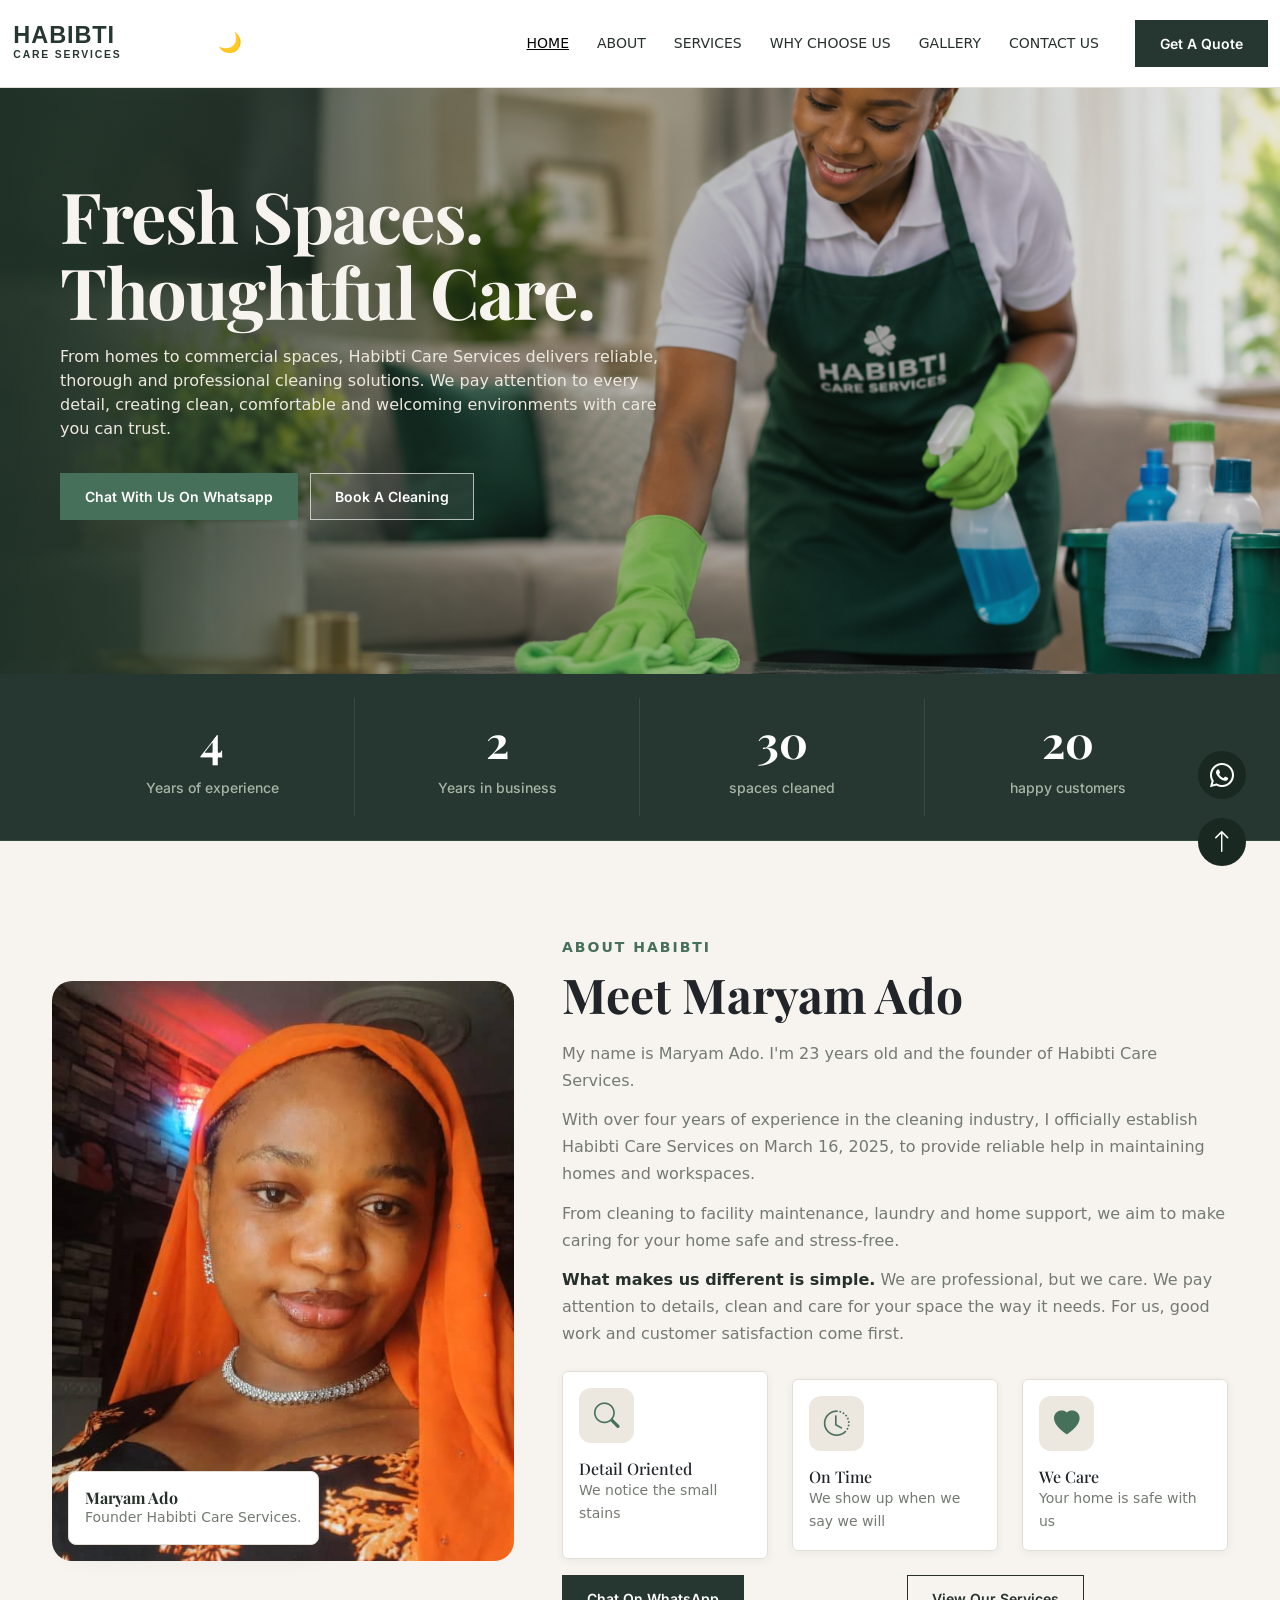
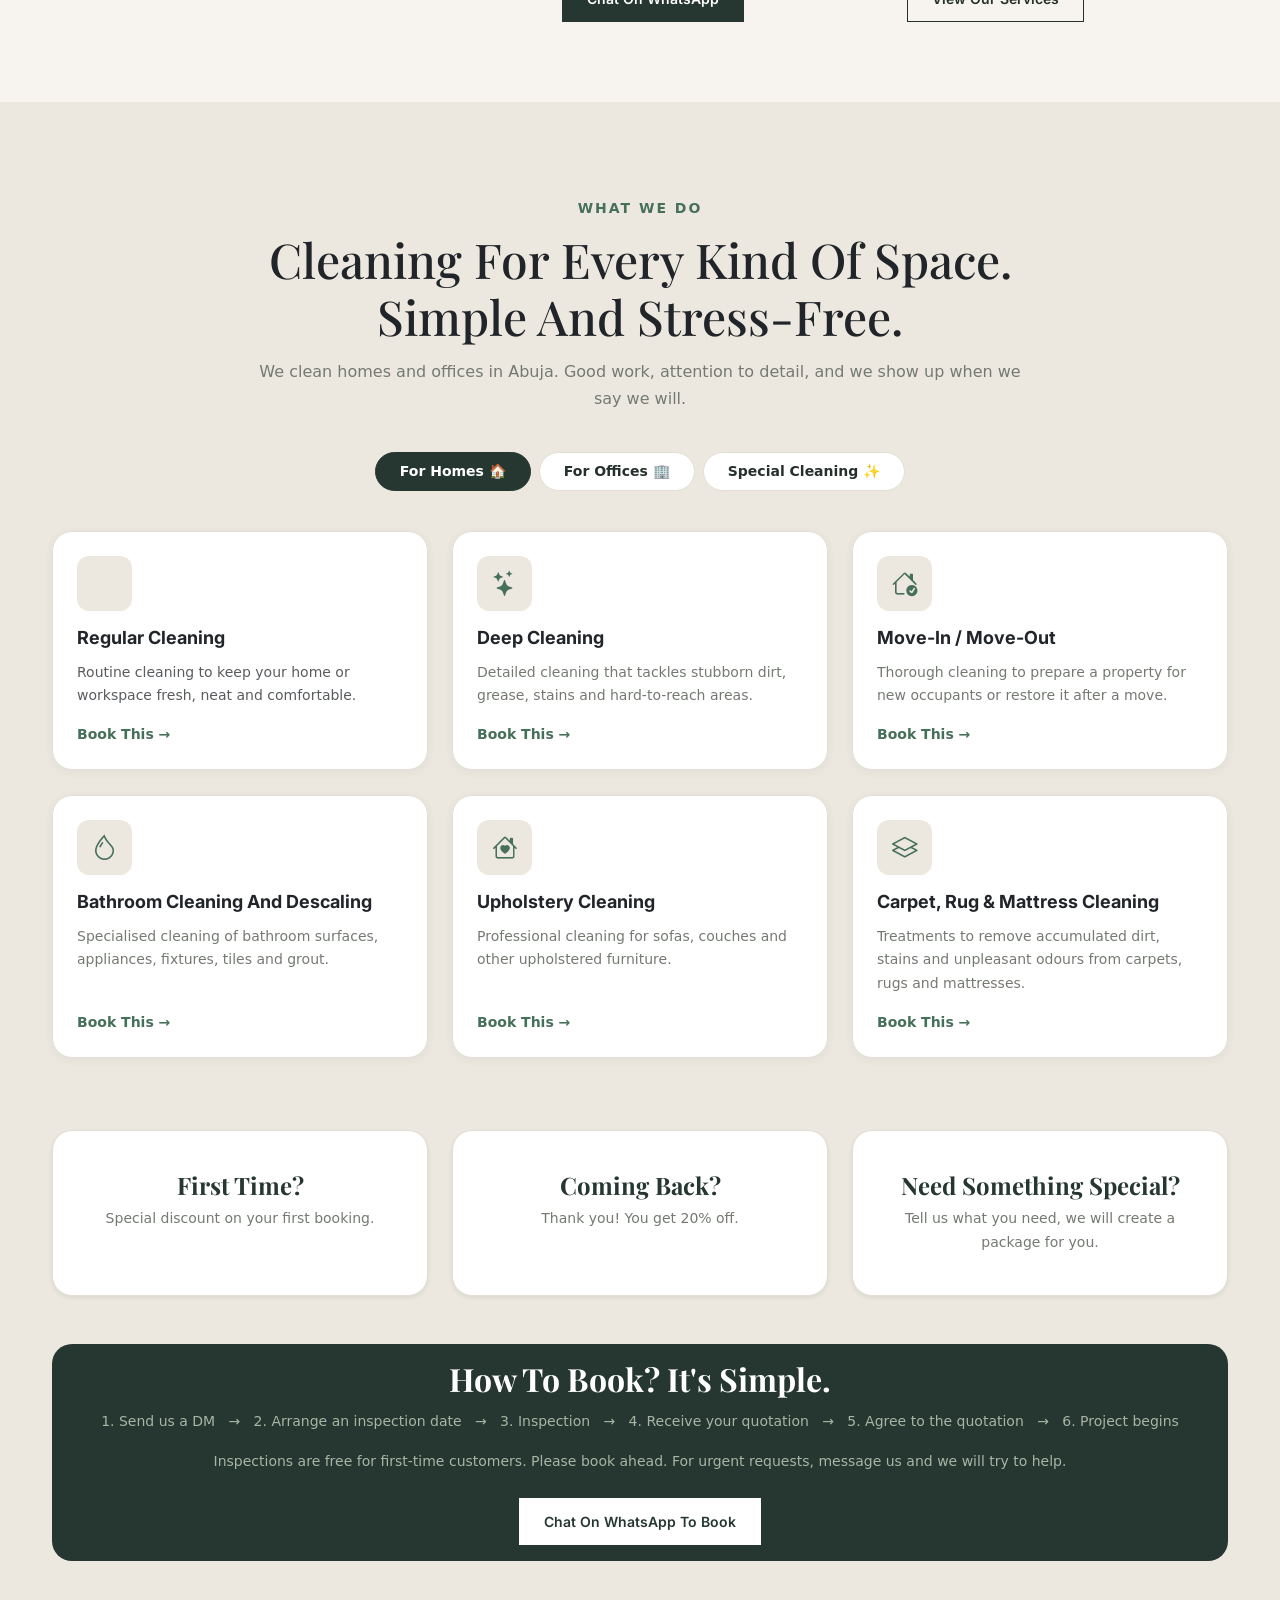
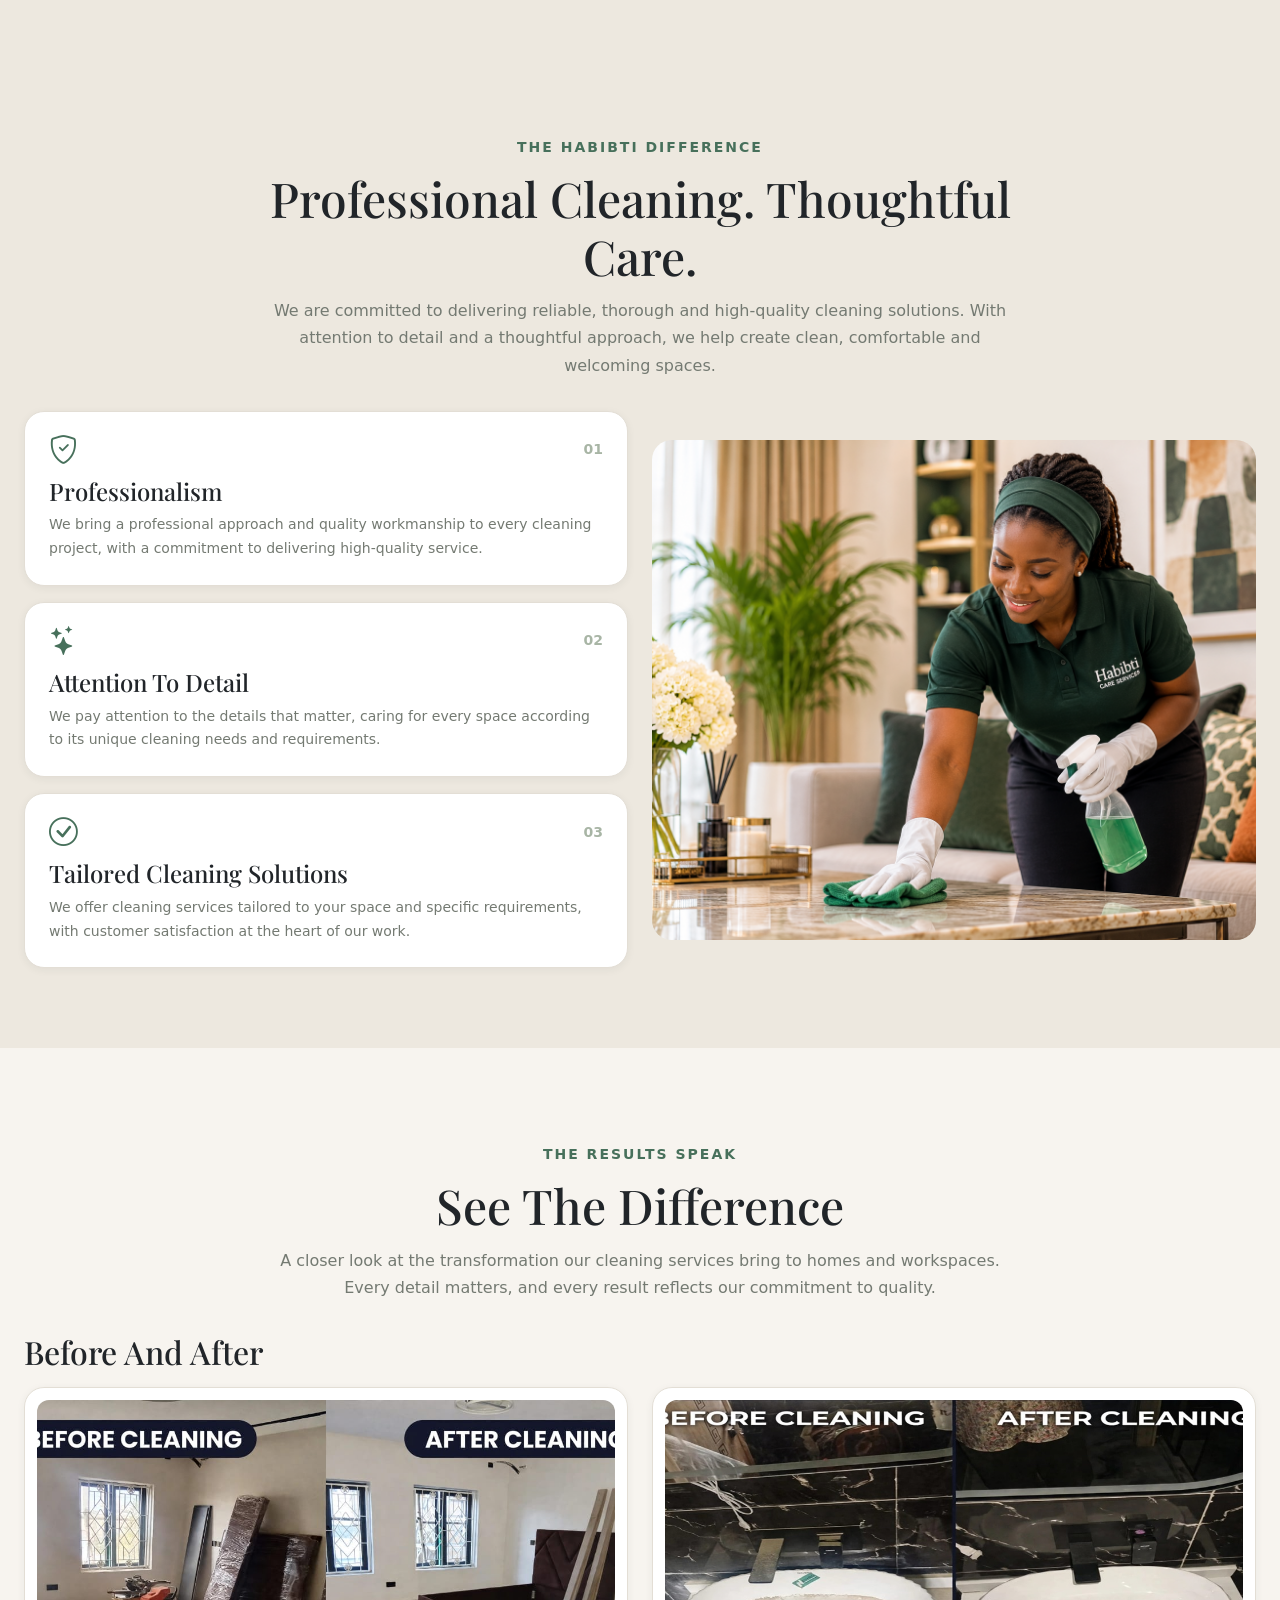
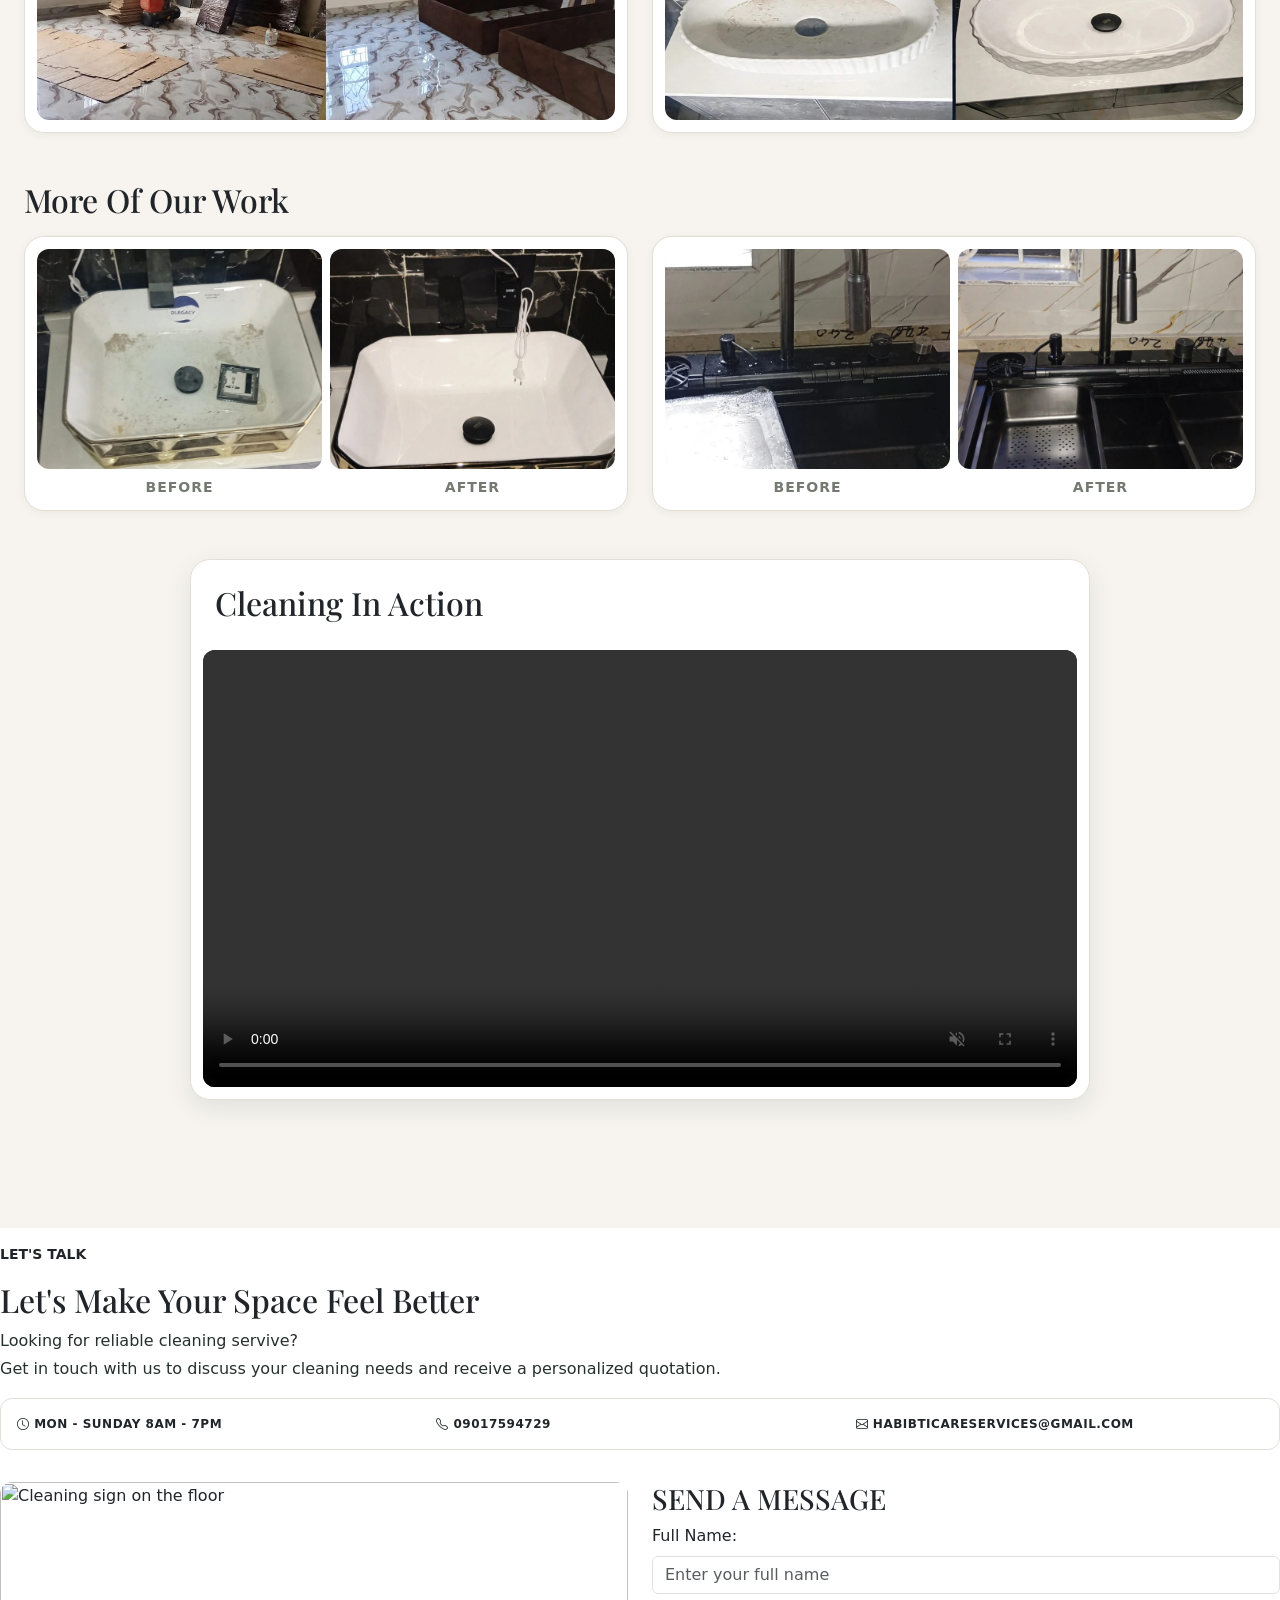
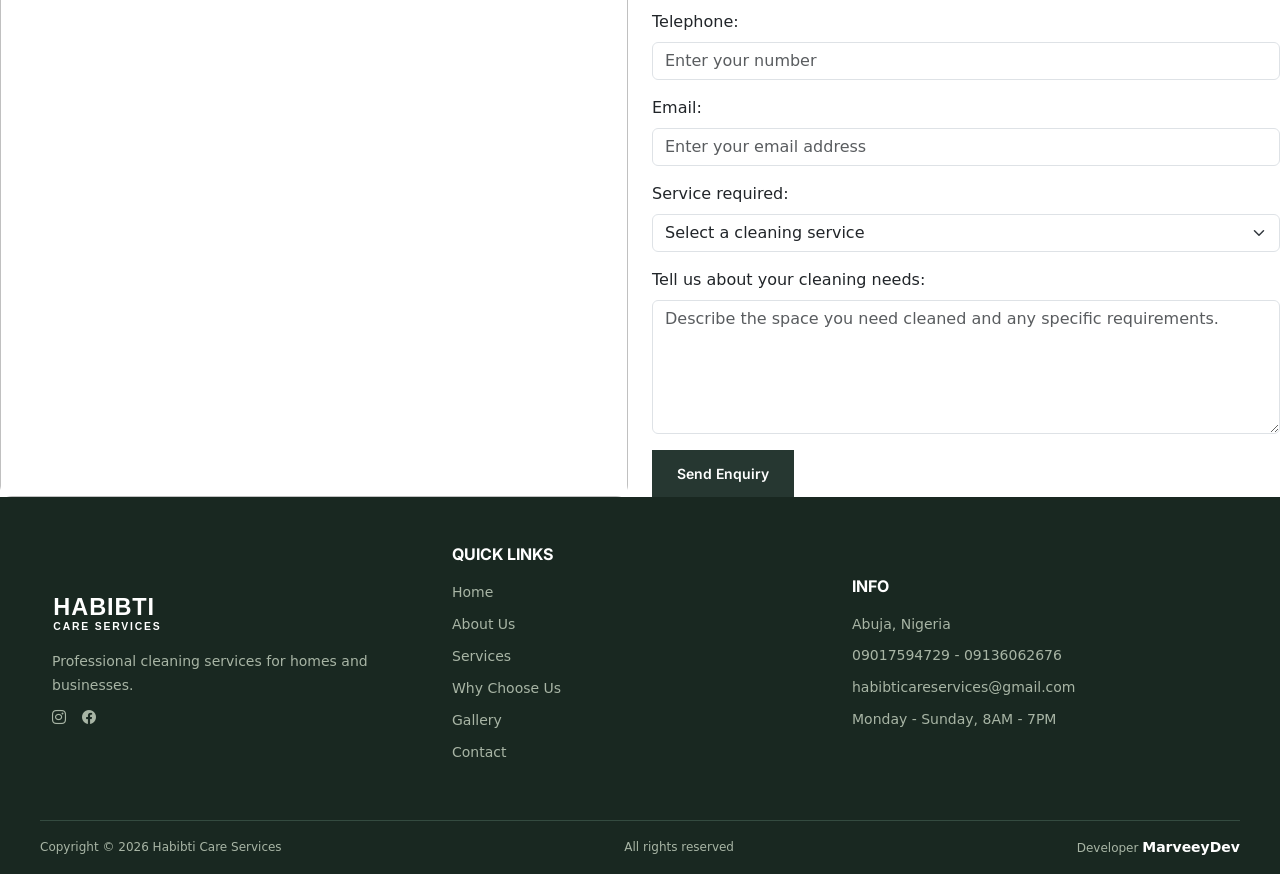
==== commit 4e134ebc: "feat() - Add smooth scroll animations - Add floating button - Add about picture, contact picture -Ad" ====
--- a/index.html
+++ b/index.html
@@ -1,4 +1,4 @@
-
+```html
 <!DOCTYPE html>
 <html lang="en">
 <head>
@@ -45,7 +45,7 @@
 </head>
 
 <body data-theme="light" id="body">
-
+<!-- header -->
 <header class="mainHeader container-fluid">
     <nav class="navbar navbar-expand-lg w-100">
 
@@ -98,12 +98,13 @@
     </nav>
 </header>
 
+<!-- main -->
 <main>
 
     <!-- Hero Section -->
     <section id="hero" class="container-fluid heroSection">
         <div class="row">
-            <div class="col-lg-6 heroContents">
+            <div class="col-lg-6 heroContents reveal reveal-up">
                 <h1 id="h1">
                     <span> Fresh Spaces. </span>
                     <span>Thoughtful Care.</span>
@@ -112,34 +113,41 @@
                 <p>From homes to commercial spaces, Habibti Care Services delivers reliable, thorough and professional cleaning solutions. We pay attention to every detail, creating clean, comfortable and welcoming environments with care you can trust.</p>
 
                 <div id="heroBtns">
-                    <a href="https://wa.me/2349098976546" class="btn btn-sm primaryBtn">chat with us on whatsapp</a>
+                    <a href=https://wa.me/2347056780304?text=Hello%20Habibti%20Care%20Services%2C%20I%20would%20like%20to%20book%20a%20cleaning%20service." class="btn btn-sm primaryBtn">chat with us on whatsapp</a>
                     <a href="#contact" class="btn btn-sm secondaryBtn">book a cleaning</a>
                 </div>
             </div>
         </div>
     </section>
-
+    <!-- hero -->
     <section id="heroStats" class="container-fluid">
         <div class="container">
             <div class="row text-center">
                 <div class="statData col-6 col-md-3 borderLeft">
-                    <h3 class="fw-bold mb-0">4+</h3>
+                    <h3>
+                        <span class="stat-number" data-target="4">0</span>
+                    </h3>
                     <p>Years of experience</p>
                 </div>
-
                 <div class="statData col-6 col-md-3 borderLeft">
-                    <h3 class="fw-bold mb-0">30+</h3>
+                    <h3>
+                        <span class="stat-number" data-target="2">0</span>
+                    </h3>
+                    <p>Years in business</p>
+                </div>
+
+                <div class="statData col-6 col-md-3 borderLeft">
+                    <h3>
+                        <span class="stat-number" data-target="30">0</span>
+                    </h3>
                     <p>spaces cleaned</p>
                 </div>
 
                 <div class="statData col-6 col-md-3 borderLeft">
-                    <h3 class="fw-bold mb-0">20+</h3>
+                    <h3>
+                        <span class="stat-number" data-target="20">0</span>
+                    </h3>
                     <p>happy customers</p>
-                </div>
-
-                <div class="statData col-6 col-md-3 borderLeft">
-                    <h3 class="fw-bold mb-0">100%</h3>
-                    <p>on time</p>
                 </div>
             </div>
         </div>
@@ -151,9 +159,9 @@
             <div class="row align-items-center g-5">
 
                 <!-- Maryam Photo -->
-                <div class="col-lg-5">
+                <div class="col-lg-5 reveal reveal-left">
                     <div class="position-relative">
-                        <img src="https://images.pexels.com/photos/29296883/pexels-photo-29296883.jpeg" alt="maryam Ado - Founder of Habibti Care Services" class="img-fluid">
+                        <img src="assets/images/habibti-profile-picture.jpeg" alt="maryam Ado - Founder of Habibti Care Services" class="img-fluid">
 
                         <div class="position-absolute bottom-0 bottom-lg-0 start-0 m-3 bg-white rounded-3 p-3">
                             <h6 class="fw-bold mb-0">Maryam Ado</h6>
@@ -163,14 +171,16 @@
                 </div>
 
                 <!-- Maryam Story -->
-                <div class="col-lg-7">
+                <div class="col-lg-7 reveal reveal-right">
                     <small class="fw-semibold mb-2 label">About habibti</small>
                     <h2 class="fw-bold display-6 mb-3">Meet Maryam Ado</h2>
 
                     <div>
-                        <p>My name is Maryam Ado. I'm 23 years old and I'm the founder of Habibti Care Services.</p>
-
-                        <p>I started Habibti Care Services on March 16, 2025, because I saw how important it was for people to have reliable help maintaining their homes and workspaces.</p>
+                        <p>
+                            My name is Maryam Ado. I'm 23 years old and the founder of Habibti Care Services.
+                        </p>
+
+                        <p>With over four years of experience in the cleaning industry, I officially establish Habibti Care Services on March 16, 2025, to provide reliable help in maintaining homes and workspaces.</p>
 
                         <p>From cleaning to facility maintenance, laundry and home support, we aim to make caring for your home safe and stress-free.</p>
 
@@ -218,7 +228,7 @@
 
                     <div class="row mt-3">
                         <div class="col-6">
-                            <a href="https://wa.me/2349098976546" class="btn btn-sm primaryBtn">Chat On WhatsApp</a>
+                            <a href="https://wa.me/2347056780304?text=Hello%20Habibti%20Care%20Services%2C%20I%20would%20like%20to%20book%20a%20cleaning%20service." class="btn btn-sm primaryBtn">Chat On WhatsApp</a>
                         </div>
 
                         <div class="col-6">
@@ -268,7 +278,7 @@
                 <div class="tab-pane fade show active" id="homes" role="tabpanel">
                     <div class="row g-4">
 
-                        <div class="col-md-6 col-lg-4">
+                        <div class="col-md-6 col-lg-4 reveal reveal-up">
                             <div class="card h-100 p-2">
                                 <div class="card-body">
                                     <div class="serviceIcon">
@@ -276,12 +286,12 @@
                                     </div>
                                     <h5 class="fw-bold">Regular Cleaning</h5>
                                     <p class="text-muted">Routine cleaning to keep your home or workspace fresh, neat and comfortable.</p>
-                                    <a href="https://wa.me/2349098976546?text=Hello%20Habibti%20Care%20Services%2C%20I%20would%20like%20to%20book%20a%20cleaning%20service." class="text-success fw-semibold text-decoration-none">Book This →</a>
-                                </div>
-                            </div>
-                        </div>
-
-                        <div class="col-md-6 col-lg-4">
+                                    <a href="https://wa.me/2347056780304?text=Hello%20Habibti%20Care%20Services%2C%20I%20would%20like%20to%20book%20a%20cleaning%20service." class="text-success fw-semibold text-decoration-none">Book This →</a>
+                                </div>
+                            </div>
+                        </div>
+
+                        <div class="col-md-6 col-lg-4 reveal reveal-up">
                             <div class="card h-100 p-2">
                                 <div class="card-body">
                                     <div class="serviceIcon">
@@ -289,12 +299,12 @@
                                     </div>
                                     <h5 class="fw-bold">Deep Cleaning</h5>
                                     <p>Detailed cleaning that tackles stubborn dirt, grease, stains and hard-to-reach areas.</p>
-                                    <a href="https://wa.me/2349098976546?text=Hello%20Habibti%20Care%20Services%2C%20I%20would%20like%20to%20book%20a%20cleaning%20service." class="text-success fw-semibold text-decoration-none">Book This →</a>
-                                </div>
-                            </div>
-                        </div>
-
-                        <div class="col-md-6 col-lg-4">
+                                    <a href="https://wa.me/2347056780304?text=Hello%20Habibti%20Care%20Services%2C%20I%20would%20like%20to%20book%20a%20cleaning%20service." class="text-success fw-semibold text-decoration-none">Book This →</a>
+                                </div>
+                            </div>
+                        </div>
+
+                        <div class="col-md-6 col-lg-4 reveal reveal-up">
                             <div class="card h-100 p-2">
                                 <div class="card-body">
                                     <div class="serviceIcon">
@@ -302,12 +312,12 @@
                                     </div>
                                     <h5 class="fw-bold">Move-In / Move-Out</h5>
                                     <p>Thorough cleaning to prepare a property for new occupants or restore it after a move.</p>
-                                    <a href="https://wa.me/2349098976546?text=Hello%20Habibti%20Care%20Services%2C%20I%20would%20like%20to%20book%20a%20cleaning%20service." class="text-success fw-semibold text-decoration-none">Book This →</a>
-                                </div>
-                            </div>
-                        </div>
-
-                        <div class="col-md-6 col-lg-4">
+                                    <a href="https://wa.me/2347056780304?text=Hello%20Habibti%20Care%20Services%2C%20I%20would%20like%20to%20book%20a%20cleaning%20service." class="text-success fw-semibold text-decoration-none">Book This →</a>
+                                </div>
+                            </div>
+                        </div>
+
+                        <div class="col-md-6 col-lg-4 reveal reveal-up">
                             <div class="card h-100 p-2">
                                 <div class="card-body">
                                     <div class="serviceIcon">
@@ -315,12 +325,12 @@
                                     </div>
                                     <h5 class="fw-bold">Bathroom Cleaning and Descaling</h5>
                                     <p>Specialised cleaning of bathroom surfaces, appliances, fixtures, tiles and grout.</p>
-                                    <a href="https://wa.me/2349098976546?text=Hello%20Habibti%20Care%20Services%2C%20I%20would%20like%20to%20book%20a%20cleaning%20service." class="text-success fw-semibold text-decoration-none">Book This →</a>
-                                </div>
-                            </div>
-                        </div>
-
-                        <div class="col-md-6 col-lg-4">
+                                    <a href="https://wa.me/2347056780304?text=Hello%20Habibti%20Care%20Services%2C%20I%20would%20like%20to%20book%20a%20cleaning%20service." class="text-success fw-semibold text-decoration-none">Book This →</a>
+                                </div>
+                            </div>
+                        </div>
+
+                        <div class="col-md-6 col-lg-4 reveal reveal-up">
                             <div class="card h-100 p-2">
                                 <div class="card-body">
                                     <div class="serviceIcon">
@@ -328,12 +338,12 @@
                                     </div>
                                     <h5 class="fw-bold">Upholstery Cleaning</h5>
                                     <p>Professional cleaning for sofas, couches and other upholstered furniture.</p>
-                                    <a href="https://wa.me/2349098976546?text=Hello%20Habibti%20Care%20Services%2C%20I%20would%20like%20to%20book%20a%20cleaning%20service." class="text-success fw-semibold text-decoration-none">Book This →</a>
-                                </div>
-                            </div>
-                        </div>
-
-                        <div class="col-md-6 col-lg-4">
+                                    <a href="https://wa.me/2347056780304?text=Hello%20Habibti%20Care%20Services%2C%20I%20would%20like%20to%20book%20a%20cleaning%20service." class="text-success fw-semibold text-decoration-none">Book This →</a>
+                                </div>
+                            </div>
+                        </div>
+
+                        <div class="col-md-6 col-lg-4 reveal reveal-up">
                             <div class="card h-100 p-2">
                                 <div class="card-body">
                                     <div class="serviceIcon">
@@ -341,7 +351,7 @@
                                     </div>
                                     <h5 class="fw-bold">Carpet, Rug & Mattress Cleaning</h5>
                                     <p>Treatments to remove accumulated dirt, stains and unpleasant odours from carpets, rugs and mattresses.</p>
-                                    <a href="https://wa.me/2349098976546?text=Hello%20Habibti%20Care%20Services%2C%20I%20would%20like%20to%20book%20a%20cleaning%20service." class="text-success fw-semibold text-decoration-none">Book This →</a>
+                                    <a href="https://wa.me/2347056780304?text=Hello%20Habibti%20Care%20Services%2C%20I%20would%20like%20to%20book%20a%20cleaning%20service." class="text-success fw-semibold text-decoration-none">Book This →</a>
                                 </div>
                             </div>
                         </div>
@@ -353,7 +363,7 @@
                 <div class="tab-pane fade" id="offices" role="tabpanel">
                     <div class="row g-4">
 
-                        <div class="col-md-6 col-lg-4">
+                        <div class="col-md-6 col-lg-4 reveal reveal-up">
                             <div class="card h-100 p-2">
                                 <div class="card-body">
                                     <div class="serviceIcon">
@@ -361,12 +371,12 @@
                                     </div>
                                     <h5 class="fw-bold">Office & Commercial</h5>
                                     <p>Reliable cleaning for offices, business premises and commercial spaces.</p>
-                                    <a href="https://wa.me/2349098976546?text=Hello%20Habibti%20Care%20Services%2C%20I%20would%20like%20to%20book%20a%20cleaning%20service." class="text-success fw-semibold text-decoration-none">Book This →</a>
-                                </div>
-                            </div>
-                        </div>
-
-                        <div class="col-md-6 col-lg-4">
+                                    <a href="https://wa.me/2347056780304?text=Hello%20Habibti%20Care%20Services%2C%20I%20would%20like%20to%20book%20a%20cleaning%20service." class="text-success fw-semibold text-decoration-none">Book This →</a>
+                                </div>
+                            </div>
+                        </div>
+
+                        <div class="col-md-6 col-lg-4 reveal reveal-up">
                             <div class="card h-100 p-2">
                                 <div class="card-body">
                                     <div class="serviceIcon">
@@ -374,7 +384,7 @@
                                     </div>
                                     <h5 class="fw-bold">Façade Cleaning</h5>
                                     <p>Professional cleaning of building exteriors, including walls and glass panels, to remove dirt, stains and grime while restoring appearance.</p>
-                                    <a href="https://wa.me/2349098976546?text=Hello%20Habibti%20Care%20Services%2C%20I%20would%20like%20to%20book%20a%20cleaning%20service." class="text-success fw-semibold text-decoration-none">Book This →</a>
+                                    <a href="https://wa.me/2347056780304?text=Hello%20Habibti%20Care%20Services%2C%20I%20would%20like%20to%20book%20a%20cleaning%20service." class="text-success fw-semibold text-decoration-none">Book This →</a>
                                 </div>
                             </div>
                         </div>
@@ -386,7 +396,7 @@
                 <div class="tab-pane fade" id="special" role="tabpanel">
                     <div class="row g-4">
 
-                        <div class="col-md-6 col-lg-4">
+                        <div class="col-md-6 col-lg-4 reveal reveal-up">
                             <div class="card h-100 p-2">
                                 <div class="card-body">
                                     <div class="serviceIcon">
@@ -394,12 +404,12 @@
                                     </div>
                                     <h5 class="fw-bold">Post-Construction</h5>
                                     <p>Removal of construction dust, paint marks and renovation residue to prepare properties for use.</p>
-                                    <a href="https://wa.me/2349098976546?text=Hello%20Habibti%20Care%20Services%2C%20I%20would%20like%20to%20book%20a%20cleaning%20service." class="text-success fw-semibold text-decoration-none">Book This →</a>
-                                </div>
-                            </div>
-                        </div>
-
-                        <div class="col-md-6 col-lg-4">
+                                    <a href="https://wa.me/2347056780304?text=Hello%20Habibti%20Care%20Services%2C%20I%20would%20like%20to%20book%20a%20cleaning%20service." class="text-success fw-semibold text-decoration-none">Book This →</a>
+                                </div>
+                            </div>
+                        </div>
+
+                        <div class="col-md-6 col-lg-4 reveal reveal-up">
                             <div class="card h-100 p-2">
                                 <div class="card-body">
                                     <div class="serviceIcon">
@@ -407,7 +417,7 @@
                                     </div>
                                     <h5 class="fw-bold">Steam Cleaning</h5>
                                     <p>Steam-based cleaning for suitable surfaces and furnishings.</p>
-                                    <a href="https://wa.me/2349098976546?text=Hello%20Habibti%20Care%20Services%2C%20I%20would%20like%20to%20book%20a%20cleaning%20service." class="text-success fw-semibold text-decoration-none">Book This →</a>
+                                    <a href="https://wa.me/2347056780304?text=Hello%20Habibti%20Care%20Services%2C%20I%20would%20like%20to%20book%20a%20cleaning%20service." class="text-success fw-semibold text-decoration-none">Book This →</a>
                                 </div>
                             </div>
                         </div>
@@ -453,15 +463,15 @@
                 <h4 class="fw-bold">How to Book? It's Simple.</h4>
                 <p class="small">1. Send us a DM &nbsp; → &nbsp; 2. Arrange an inspection date &nbsp; → &nbsp; 3. Inspection &nbsp; → &nbsp; 4. Receive your quotation &nbsp; → &nbsp; 5. Agree to the quotation &nbsp; → &nbsp; 6. Project begins</p>
                 <p class="small">Inspections are free for first-time customers. Please book ahead. For urgent requests, message us and we will try to help.</p>
-                <a href="https://wa.me/2349098976546?text=Hello%20Habibti%20Care%20Services%2C%20I%20would%20like%20to%20book%20a%20cleaning%20service." class="btn btn-success btn-lg mt-2">Chat On WhatsApp To Book</a>
+                <a href="https://wa.me/2347056780304?text=Hello%20Habibti%20Care%20Services%2C%20I%20would%20like%20to%20book%20a%20cleaning%20service." class="btn btn-success btn-lg mt-2">Chat On WhatsApp To Book</a>
             </div>
 
         </div>
     </section>
 
     <!-- Why Choose Us -->
-    <section class="container-fluid" id="whyus">
-        <header class="section">
+    <section class="container-fluid reveal reveal-up" id="whyus">
+        <header class="section reveal reveal-up">
             <small class="label">THE HABIBTI DIFFERENCE</small>
             <h2>Professional Cleaning. Thoughtful Care.</h2>
             <p>We are committed to delivering reliable, thorough and high-quality cleaning solutions. With attention to detail and a thoughtful approach, we help create clean, comfortable and welcoming spaces.</p>
@@ -505,13 +515,13 @@
             </div>
 
             <div class="col-12 col-md-6">
-                <img src="/assets/images/Premium-Living-Room-Cleaning-Service.png" loading="lazy" alt="African cleaning professional maintaining a clean, modern living room" class="img-fluid mt-4 mt-md-0">
+                <img src="/assets/images/Premium-Living-Room-Cleaning-Service.png" loading="lazy" alt="African cleaning professional maintaining a clean, modern living room" class="img-fluid mt-4 mt-md-0 reveal reveal-up">
             </div>
         </div>
     </section>
 
     <!-- Gallery -->
-    <section class="container-fluid" id="gallery">
+    <section class="container-fluid reveal reveal-up" id="gallery">
 
         <header class="sectionHeader">
             <small class="label">THE RESULTS SPEAK</small>
@@ -522,13 +532,13 @@
         <h2 class="galleryTitle">Before and After</h2>
 
         <div class="beforeAndAfterGrid row g-4 mb-5">
-            <div class="col-12 col-md-6">
+            <div class="col-12 col-md-6 reveal reveal-up">
                 <div class="workCard">
                     <img src="/assets/images/habibti-room.jpeg" alt="Before-and-after transformation of a professionally cleaned room" class="img-fluid" loading="lazy">
                 </div>
             </div>
 
-            <div class="col-12 col-md-6">
+            <div class="col-12 col-md-6 reveal reveal-up">
                 <div class="workCard">
                     <img src="/assets/images/habibti-sinc.jpeg" alt="Before-and-after transformation of a toilet sink" class="img-fluid" loading="lazy">
                 </div>
@@ -539,7 +549,7 @@
 
         <div class="moreWork row g-4 mb-5">
 
-            <div class="col-12 col-md-6">
+            <div class="col-12 col-md-6 reveal reveal-up">
                 <div class="workCard">
                     <div class="row g-2">
                         <div class="col-6">
@@ -555,7 +565,7 @@
                 </div>
             </div>
 
-            <div class="col-12 col-md-6">
+            <div class="col-12 col-md-6 reveal reveal-up">
                 <div class="workCard">
                     <div class="row g-2">
                         <div class="col-6">
@@ -574,7 +584,7 @@
         </div>
 
         <!-- Cleaning in Action -->
-        <div class="cleaningInAction mb-5">
+        <div class="cleaningInAction mb-5 reveal reveal-up">
             <h2 class="galleryTitle">Cleaning in Action</h2>
 
             <video src="/assets/images/habibtivideo.mp4" controls playsinline muted loop preload="metadata">
@@ -582,11 +592,9 @@
             </video>
         </div>
 
-    </section>
-
-    <!-- Contact -->
-    <section class="container-fluid" id="contact">
-        <header class="sectionHeader">
+    </section
+    <section class="container-fluid reveal reveal-up" id="contact">
+        <header class="sectionHeader  reveal reveal-up">
             <small class="label">let's talk</small>
             <h2>let's make your space feel better</h2>
             <p>Looking for reliable cleaning servive? <br>
@@ -594,43 +602,43 @@
             </p>
         </header>
 
-        <div class="contactTitle">
-          
+        <div class="contactTitle  reveal reveal-left">
+
             <div>
                 <small class="label" aria-label=""><i class="bi bi-clock" aria-hidden="true"></i>  MON - SUNDAY 8AM - 7PM</small>
             </div>
 
             <div>
                 <small class="label" aria-label="call or whatsapp"><i class="bi bi-telephone" aria-hidden="true"></i>
- 09017594729</small>
+09017594729</small>
             </div>
 
             <div>
                 <small class="label" aria-label="Email Habibti"><i class="bi bi-envelope" aria-hidden="true"></i>
- HABIBTICARESERVICES@GMAIL.COM</small>
-            </div>
-        </div>
-
-        <div class="row">
+HABIBTICARESERVICES@GMAIL.COM</small>
+            </div>
+        </div>
+
+        <div class="row  reveal reveal-left">
             <div class="col-12 col-md-6">
                 <div>
-                    <img src="" alt="">
+                    <img src="https://images.unsplash.com/photo-1705810591664-01b0b6460406?w=400&auto=format&fit=crop&q=60&ixlib=rb-4.1.0&ixid=NHwxMjA3fDA%3D" alt="Cleaning sign on the floor" loading="lazy">
                 </div>
 
                 <div class="mb-4 mb-md-0">
                     <h2>ARE YOU READY TO BOOK?</h2>
-                    <p>Transorm your space with our expert cleanng - book now for a spotless space!</p>
-                    <a href="https://wa.me/2349098976546?text=Hello%20Habibti%20Care%20Services%2C%20I%20would%20like%20to%20book%20a%20cleaning%20service">REQUEST A QUOTE</a>
+                    <p>Transorm your space with our expert cleaning - book now for a spotless space!</p>
+                    <a href="https://wa.me/2347056780304?text=Hello%20Habibti%20Care%20Services%2C%20I%20would%20like%20to%20book%20a%20cleaning%20service." class="btn btn-primary btn-md">REQUEST A QUOTE</a>
                 </div>
             </div>
 
             <div class="col-12 col-md-6">
-                <form action="">
+                <form action="https://formspree.io/f/maeokzbd" method="post" id="myForm">
                     <h3>SEND a MESSAGE</h3>
 
                     <figure>
                         <label for="full-name" class="form-label">Full Name:</label>
-                        <input type="text" name="full-name" id="full-name" required placeholder="Enter your full name" aria-describedby="#nameError" class="form-control">
+                        <input type="text" name="full-name" id="fullname" required placeholder="Enter your full name" aria-describedby="#nameError" class="form-control">
                         <span class="errorMessage" id="nameError" aria-live="polite"></span>
                     </figure>
 
@@ -649,7 +657,7 @@
                     <figure>
                         <label for="service" class="form-label">Service required:</label>
                         <select name="service" id="service" required class="form-select">
-                            <option value="" selected disabled>select a cleaning service</option>
+                            <option value="" selected disabled>Select a cleaning service</option>
                             <option value="regular-cleaning">regular cleaning</option>
                             <option value="deep-cleaning">deep cleaning</option>
                             <option value="move-in-move-out-cleaning">Move-In / Move-Out cleaning</option>
@@ -674,10 +682,26 @@
         </div>
     </section>
 
+<!-- Contact -->
+    <dialog id="dialog">
+        <!-- check icon -->
+
+        <div class="card">
+            <div class="card-header">
+                <button onclick="dialog.close()" class="btn-sm btn btn-primary my-4"><i class="bi bi-x"></i> Close</button>
+            </div>
+
+            <div class="card-body">
+                <h id="dialogTitle" class="card-title">Notification</h>
+                <p id="dialogText" class="card-text">Lorem ipsum dolor, sit amet consectetur adipisicing elit. Repellat velit non aliquam quis autem ex sit deserunt beatae iste dolor.</p>
+                <a href="tel:2349017594729" class="btn btn-primary">Speak With Habibti</a>
+            </div>
+        </div>
+    </dialog>
 </main>
 
 <!-- Footer -->
-<footer class="container-fluild">
+<footer class="container-fluild  reveal reveal-up">
     <div class="row align-items-center">
 
         <div class="col-12 col-md-6 col-lg-4">
@@ -730,9 +754,19 @@
     </div>
 </footer>
 
+ <div id="footerbottomBtns">
+    <a href=https://wa.me/2347056780304?text=Hello%20Habibti%20Care%20Services%2C%20I%20would%20like%20to%20book%20a%20cleaning%20service." class="btn btn-primary rounded-circle">
+  <i class="bi bi-whatsapp" aria-hidden="true"></i>
+</a>
+    <a href="#body" class="btn btn-primary rounded-circle">
+  <i class="bi bi-arrow-up" aria-hidden="true"></i>
+</a>
+</div>
+
 <!-- Bootstrap JavaScript -->
 <script src="https://cdn.jsdelivr.net/npm/bootstrap@5.3.8/dist/js/bootstrap.bundle.min.js" integrity="sha384-FKyoEForCGlyvwx9Hj09JcYn3nv7wiPVlz7YYwJrWVcXK/BmnVDxM+D2scQbITxI" crossorigin="anonymous"></script>
 <script src="js/script.js"></script>
+<script src="js/validation.js"></script>
 
 </body>
 </html>
--- a/css/style.css
+++ b/css/style.css
@@ -138,6 +138,11 @@
     height: auto;
     object-fit: cover;
     border-radius: var(--radius-md);
+    transition: var(--transition);
+}
+img:hover {
+    transform: scale(1.02);
+    margin: 0 auto;
 }
 
 h1, h2, h3, h4, h5, h6 {
@@ -182,7 +187,7 @@
 body .btn {
     width: fit-content;
     padding: var(--space-3) var(--space-5);
-    border-radius: var(--radius-md);
+    border-radius: 0;
     font-family: var(--body-font);
     font-size: var(--text-sm);
     font-weight: 600;
@@ -194,7 +199,8 @@
 body .btn:hover {
     background: var(--primary-dark);
     color: var(--surface);
-    box-shadow: var(--shadow-md);
+    box-shadow: var(--shadow-lg);
+    transform: scale(1.02);
 }
 
 body .primaryBtn {
@@ -892,17 +898,7 @@
 #contact .row > .col-12:first-child p {
     color: var(--text-muted);
 }
-
-#contact .row > .col-12:first-child a {
-    display: inline-block;
-    padding: var(--space-3) var(--space-5);
-    background: var(--primary);
-    color: var(--surface);
-    text-decoration: none;
-    border-radius: var(--radius-md);
-    font-size: var(--text-sm);
-    font-weight: 700;
-}
+ 
 
 #contact form {
     padding: var(--space-4);
@@ -957,6 +953,11 @@
     color: var(--text-muted);
     opacity: 0.8;
 }
+ 
+form option {
+    text-transform: capitalize;
+    color: var(--text);
+}
 
 #contact form .errorMessage {
     display: block;
@@ -969,13 +970,52 @@
     width: 100%;
     min-height: 48px;
 }
-
+#contact #myForm  .form-message-error {
+            background: rgba(239, 68, 68, 0.1);
+            color: #ef4444;
+            border: 1px solid rgba(239, 68, 68, 0.3);
+         }
+
+        #body .btn-primary {
+            background: var(--primary-dark);
+            border: transparent;
+            border-radius: none;
+        }
+        /* #dialog */
+        dialog:not[open] {
+            display: none;
+        }
+
+        dialog[open] {
+            z-index: 2000;
+            padding: var(--space-5);
+            position: fixed;
+            inset: 0;
+            top: 0;
+            left: 0;
+            right: 0;
+            bottom: 0;
+            background: rgba(0, 0, 0, 0.45);
+            backdrop-filter: blur(10px);
+            -webkit-backdrop-filter: blur(10px);
+            border: 1px solid var(--border);
+            display: flex;
+            flex-direction: column;
+            align-items: center;
+            justify-content: center;
+            text-align: center;
+   
+        }
+        #dialog .card-header {
+            text-align: center;
+        }
 /* Footer */
 
 footer {
     padding: var(--space-7) var(--space-4) var(--space-4);
     background: var(--primary-dark);
-}
+    position: relative;
+ }
 
 footer .row {
     max-width: var(--container-width);
@@ -1220,4 +1260,85 @@
         align-items: stretch;
     }
 }
- +
+/* Scroll animations */
+.reveal {
+    opacity: 0;
+    transition: opacity 0.8s ease, transform 0.8s ease;
+    will-change: opacity, transform;
+}
+
+.reveal-left {
+    transform: translateX(-35px);
+}
+
+.reveal-right {
+    transform: translateX(35px);
+}
+
+.reveal-up {
+    transform: translateY(30px);
+}
+
+.reveal.show {
+    opacity: 1;
+    transform: translate(0, 0);
+}
+
+/* Respect reduced motion preferences */
+@media (prefers-reduced-motion: reduce) {
+    .reveal {
+        opacity: 1;
+        transform: none;
+        transition: none;
+    }
+}#footerbottomBtns {
+    display: flex;
+    position: fixed;
+    right: 1.5rem;
+    bottom: 1.5rem;
+    flex-direction: column;
+    align-items: flex-end;
+    gap: 1.2rem;
+    padding: 10px;
+    z-index: 1100;
+    animation: floatIn 700ms ease-out both, gentleFloat 3s ease-in-out 700ms infinite;
+}
+
+#footerbottomBtns > a {
+    color: var(--surface);
+    text-align: center;
+    display: flex;
+    align-items: center;
+    justify-content: center;
+    font-size: var(--text-xl);
+    width: 48%;
+    height: 48%;
+}
+
+@keyframes floatIn {
+    from {
+        opacity: 0;
+        transform: translateY(18px);
+    }
+    to {
+        opacity: 1;
+        transform: translateY(0);
+    }
+}
+
+@keyframes gentleFloat {
+    0%, 100% {
+        transform: translateY(0);
+    }
+    50% {
+        transform: translateY(-6px);
+    }
+}
+
+
+@media (prefers-reduced-motion: reduce) {
+    #footerbottomBtns {
+        animation: none;
+    }
+}
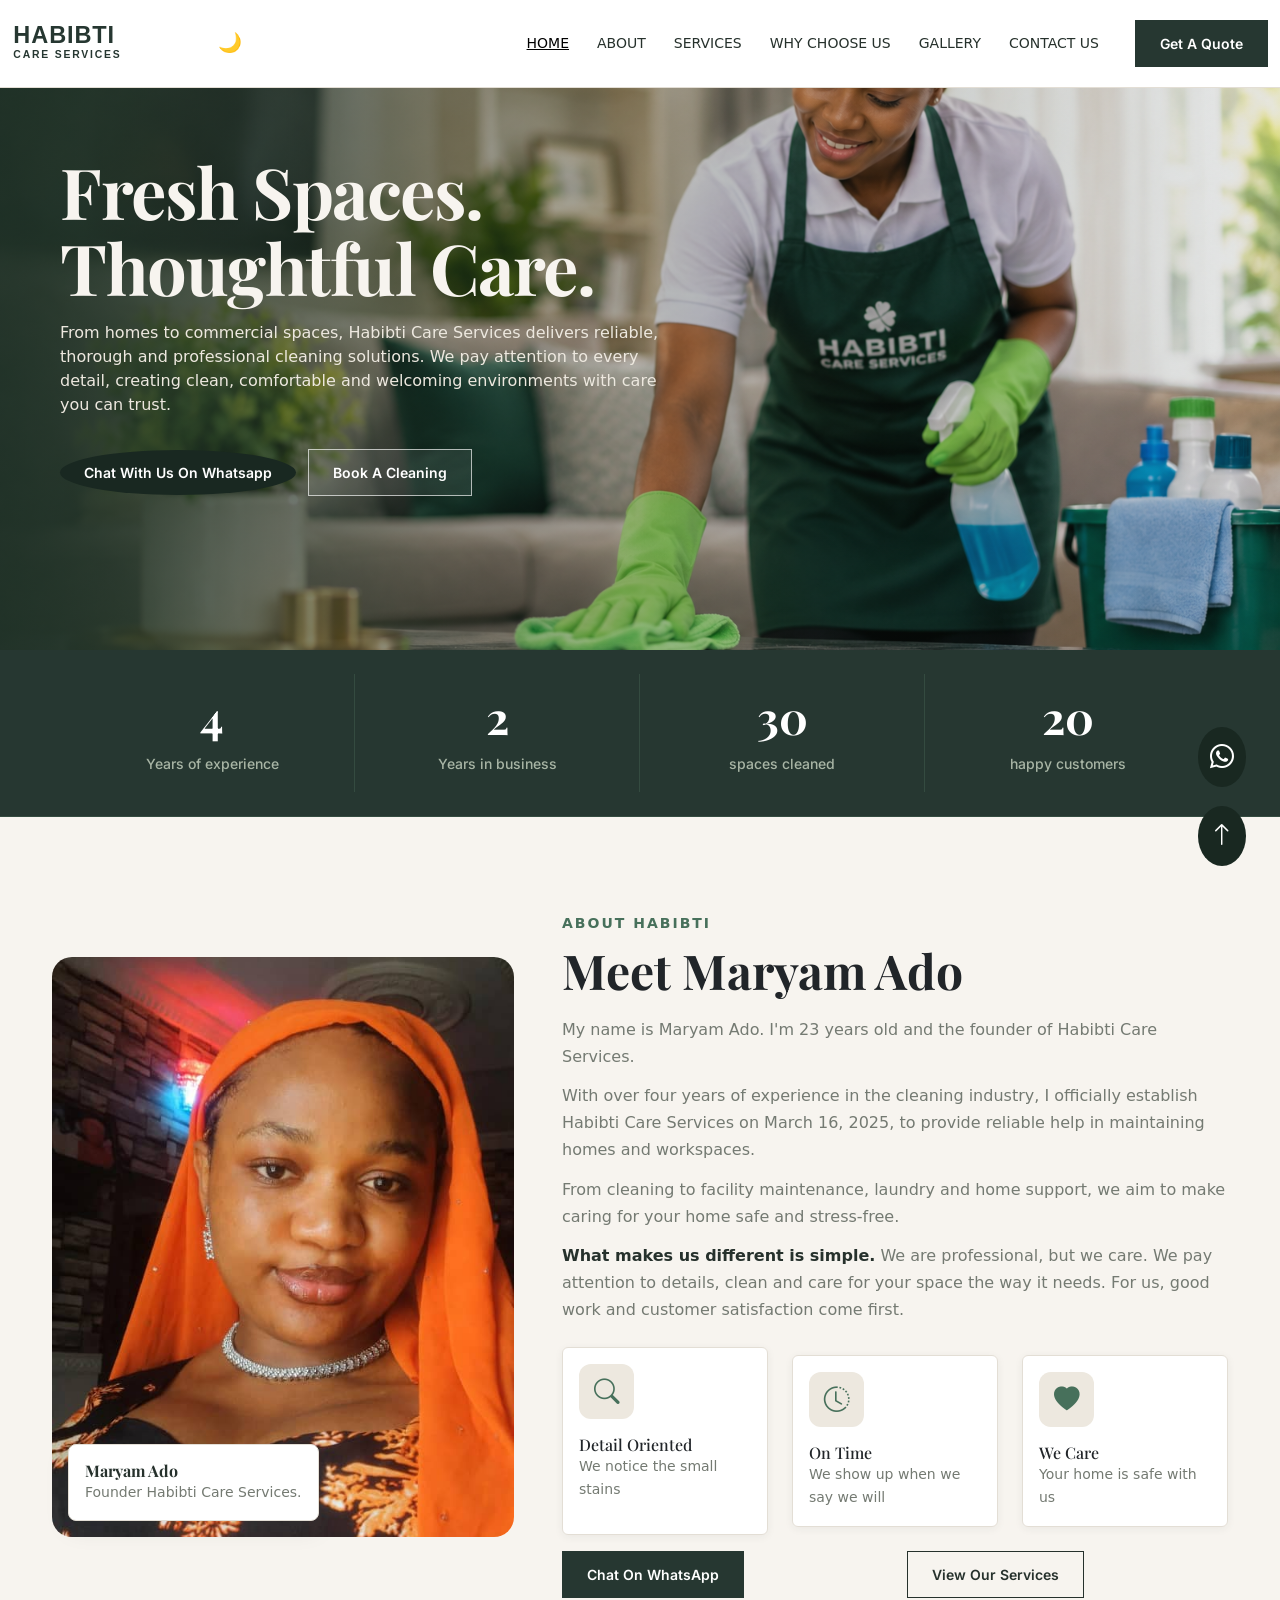
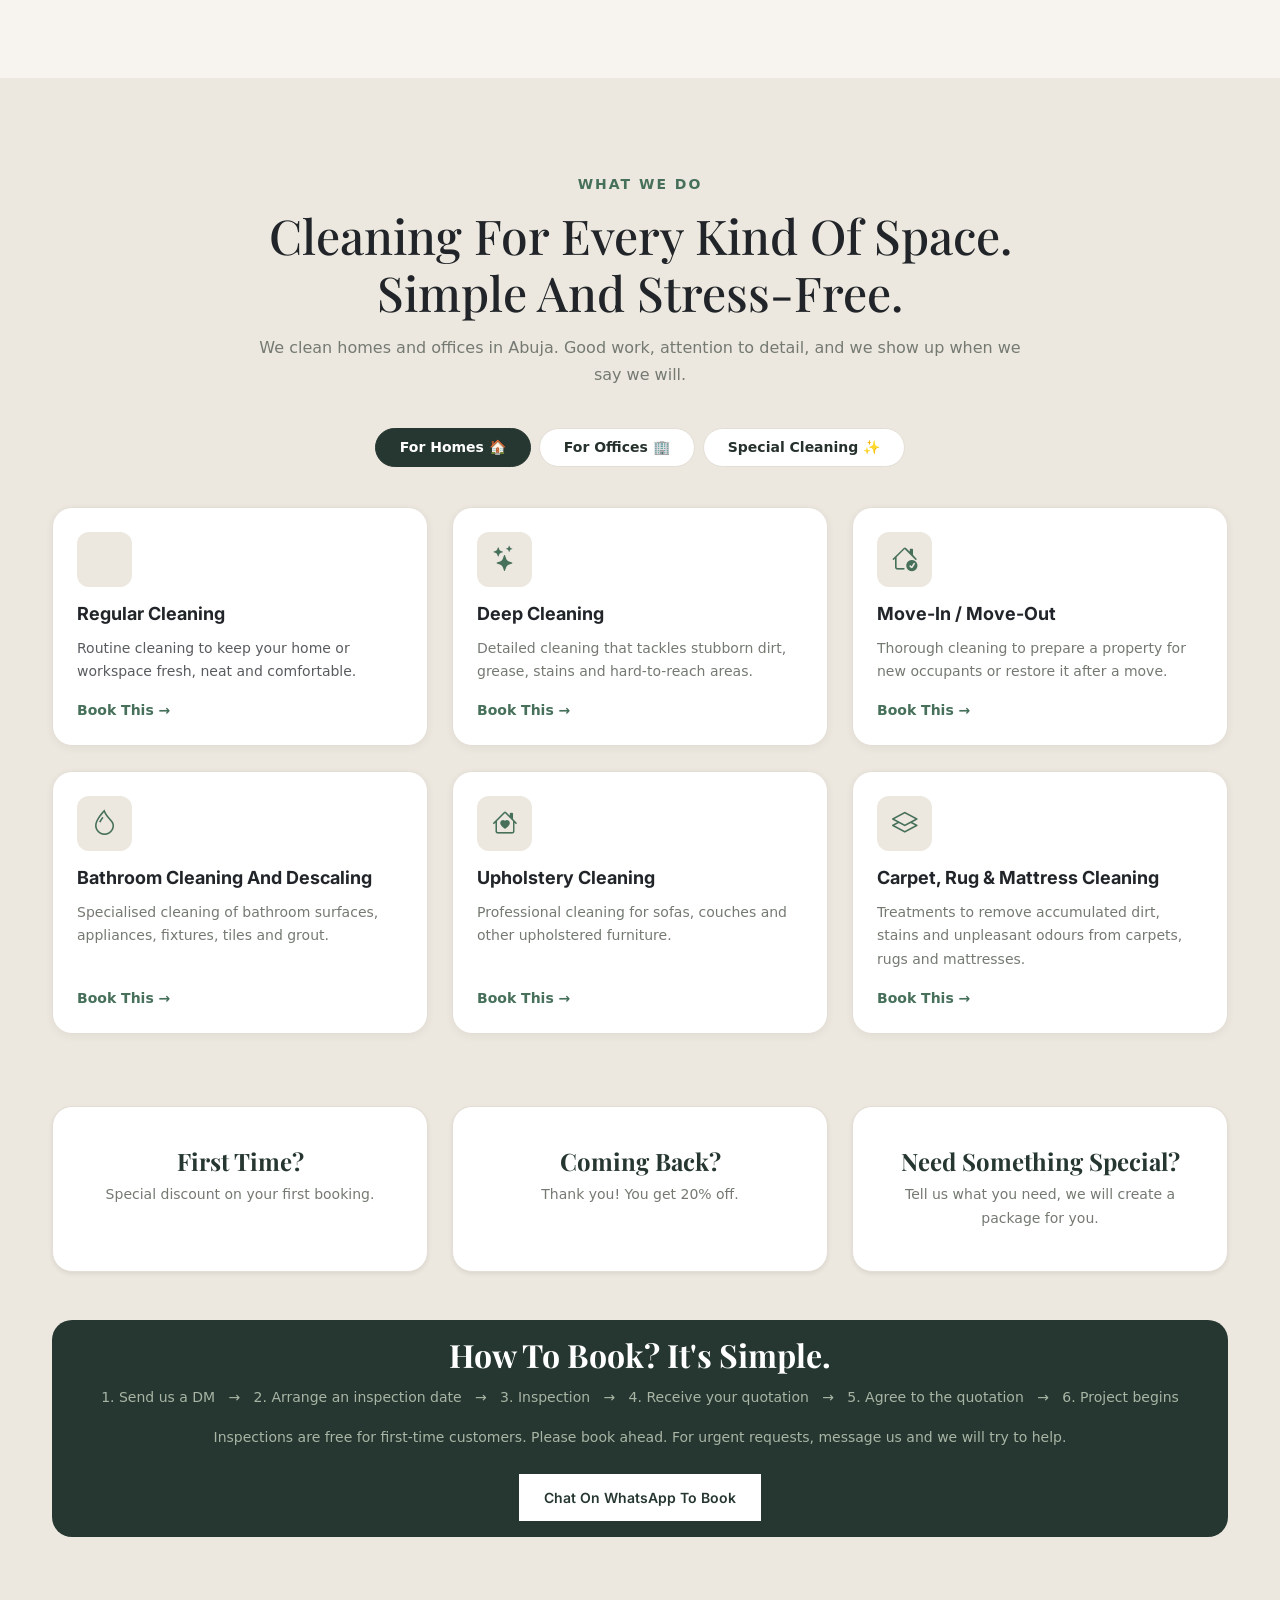
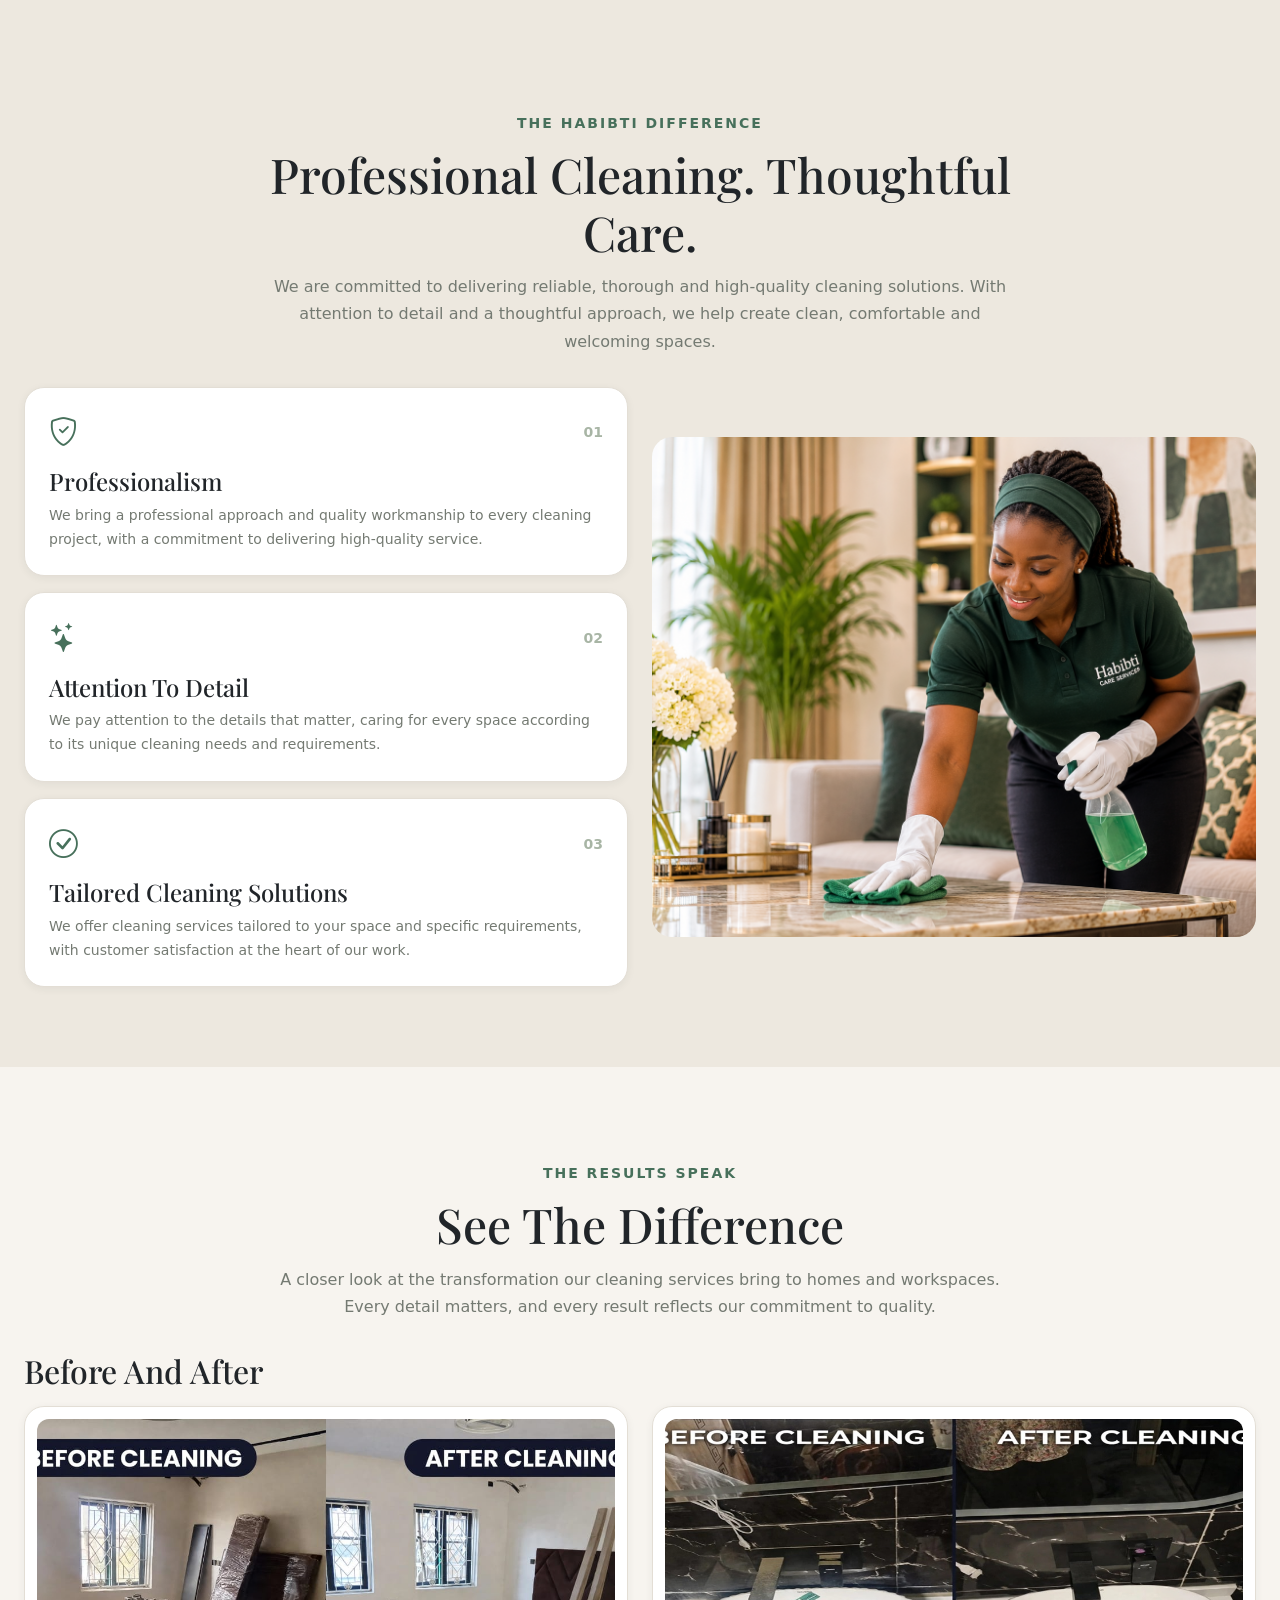
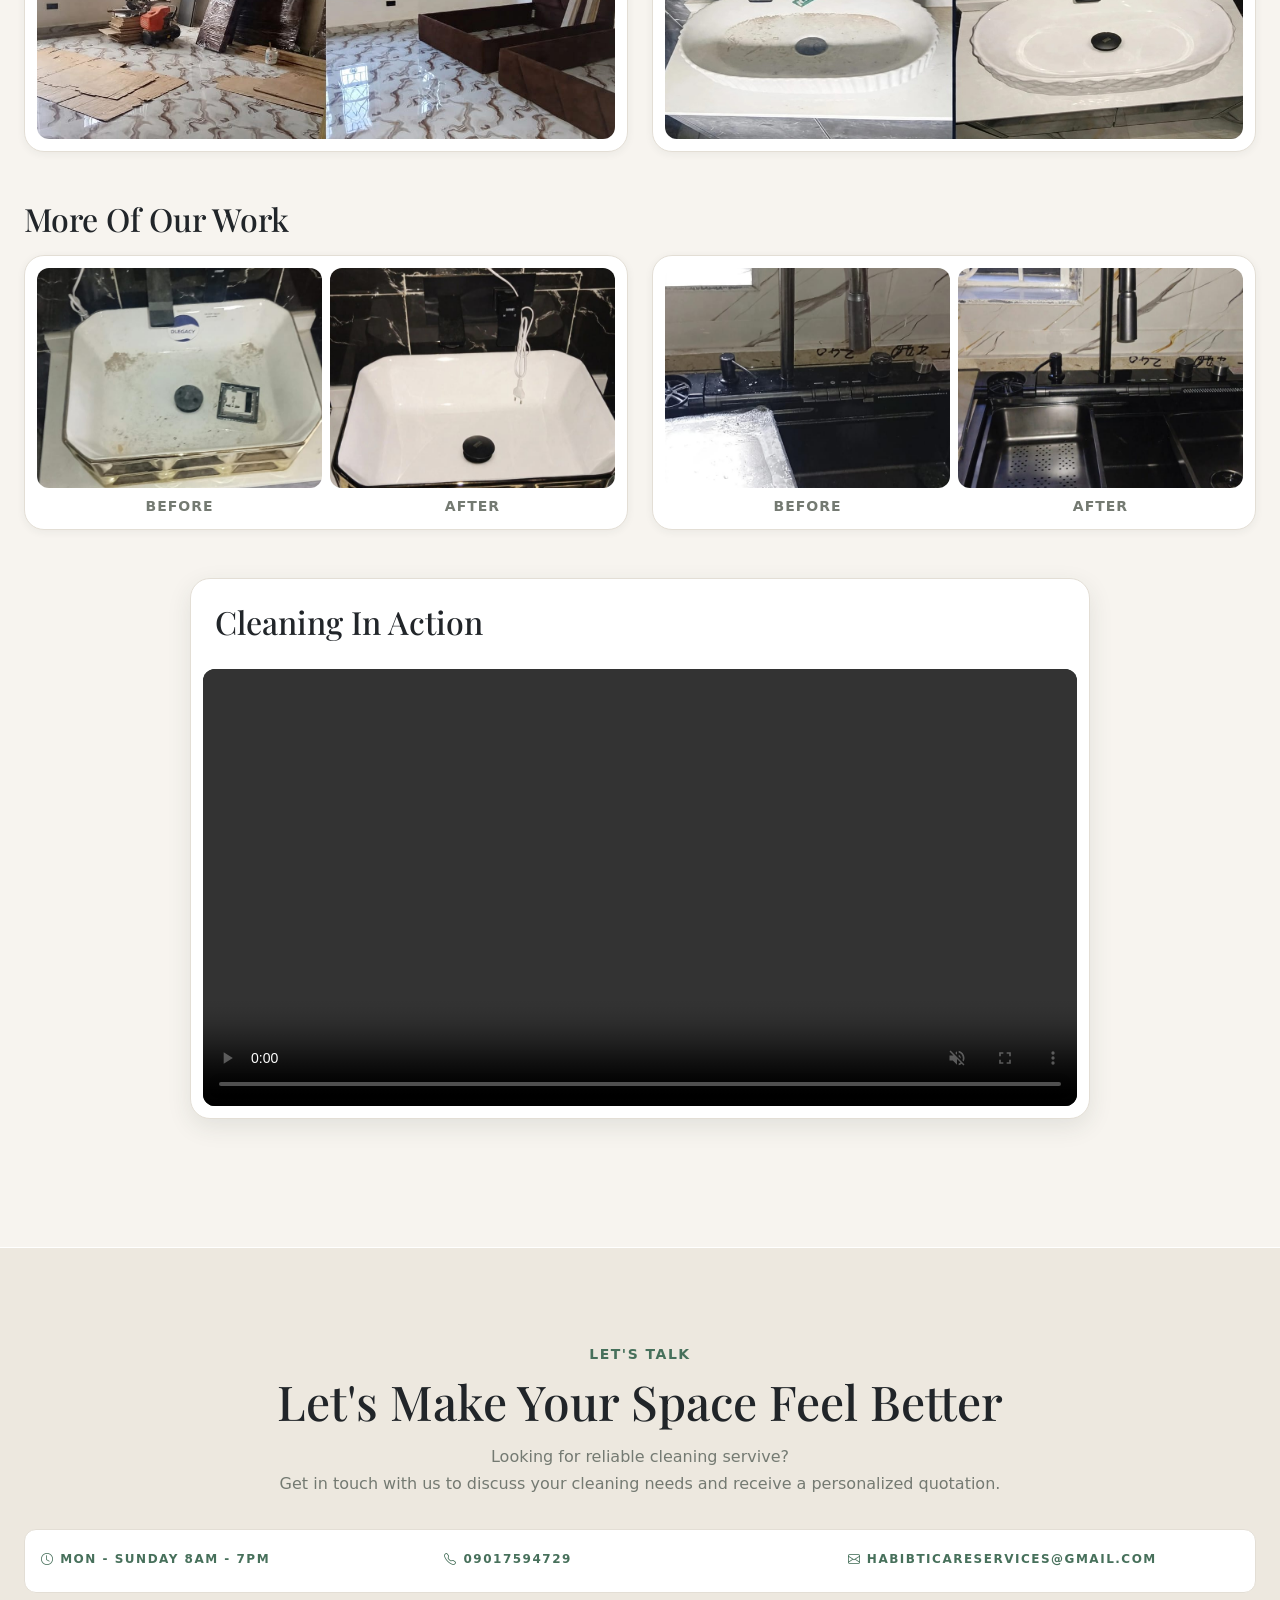
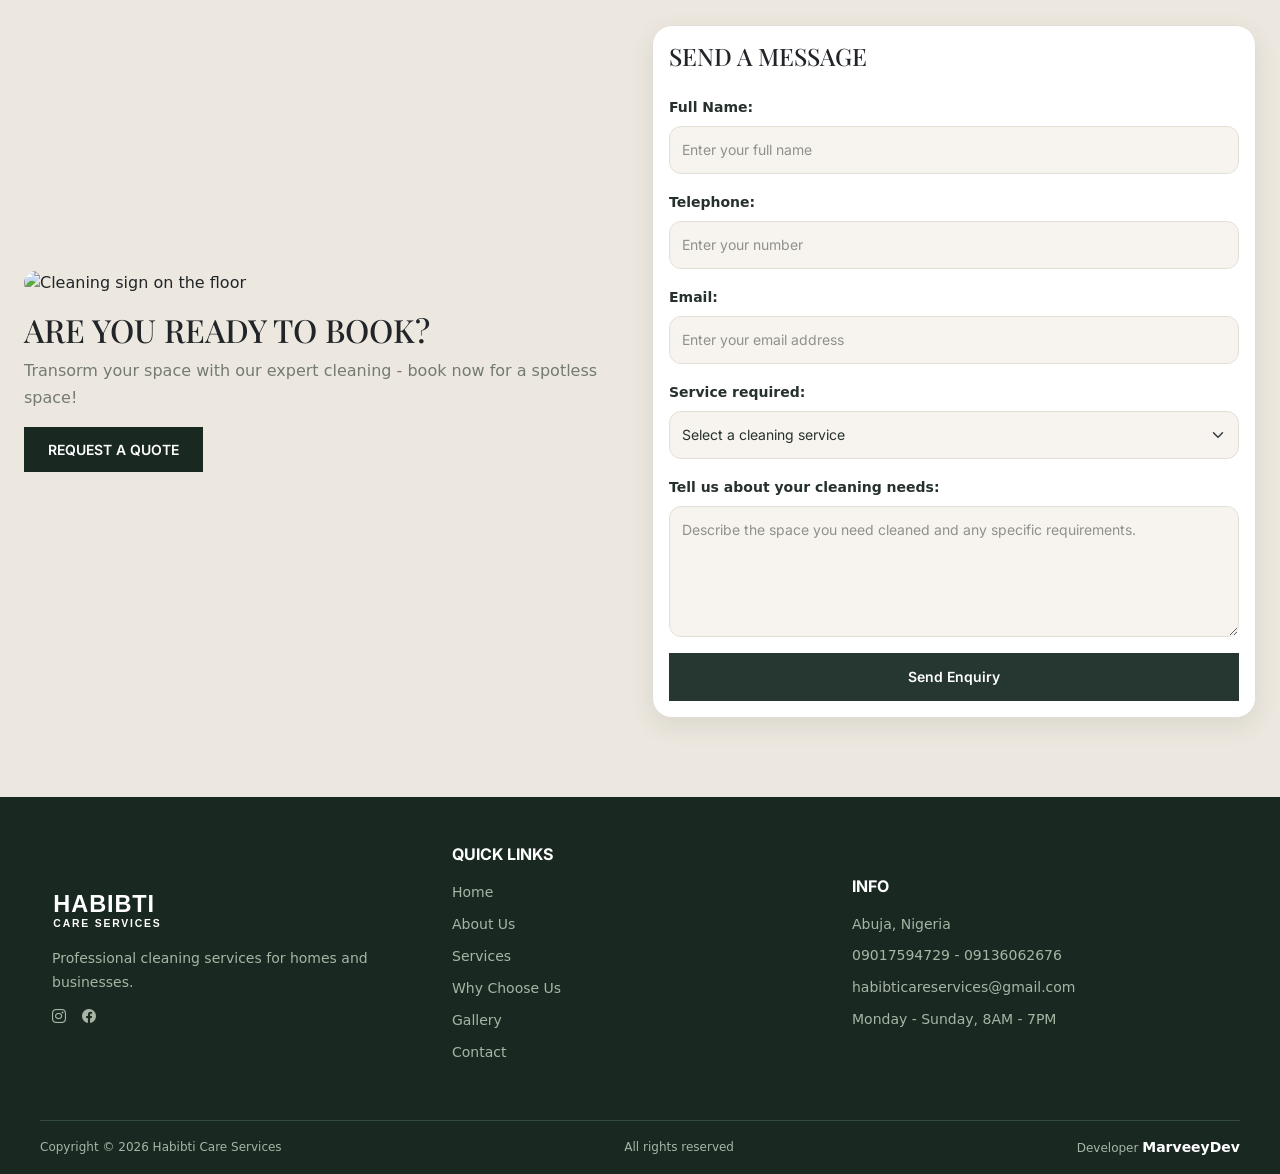
==== commit 001ae048: "add closing tag to gallery section" ====
--- a/index.html
+++ b/index.html
@@ -1,4 +1,3 @@
-```html
 <!DOCTYPE html>
 <html lang="en">
 <head>
@@ -113,7 +112,7 @@
                 <p>From homes to commercial spaces, Habibti Care Services delivers reliable, thorough and professional cleaning solutions. We pay attention to every detail, creating clean, comfortable and welcoming environments with care you can trust.</p>
 
                 <div id="heroBtns">
-                    <a href=https://wa.me/2347056780304?text=Hello%20Habibti%20Care%20Services%2C%20I%20would%20like%20to%20book%20a%20cleaning%20service." class="btn btn-sm primaryBtn">chat with us on whatsapp</a>
+                   <a href="https://wa.me/2347056780304?text=Hello%20Habibti%20Care%20Services%2C%20I%20would%20like%20to%20book%20a%20cleaning%20service." class="btn btn-primary rounded-circle">chat with us on whatsapp</a>
                     <a href="#contact" class="btn btn-sm secondaryBtn">book a cleaning</a>
                 </div>
             </div>
@@ -592,7 +591,7 @@
             </video>
         </div>
 
-    </section
+    </section>
     <section class="container-fluid reveal reveal-up" id="contact">
         <header class="sectionHeader  reveal reveal-up">
             <small class="label">let's talk</small>
@@ -755,7 +754,7 @@
 </footer>
 
  <div id="footerbottomBtns">
-    <a href=https://wa.me/2347056780304?text=Hello%20Habibti%20Care%20Services%2C%20I%20would%20like%20to%20book%20a%20cleaning%20service." class="btn btn-primary rounded-circle">
+    <a href="https://wa.me/2347056780304?text=Hello%20Habibti%20Care%20Services%2C%20I%20would%20like%20to%20book%20a%20cleaning%20service." class="btn btn-primary rounded-circle">
   <i class="bi bi-whatsapp" aria-hidden="true"></i>
 </a>
     <a href="#body" class="btn btn-primary rounded-circle">
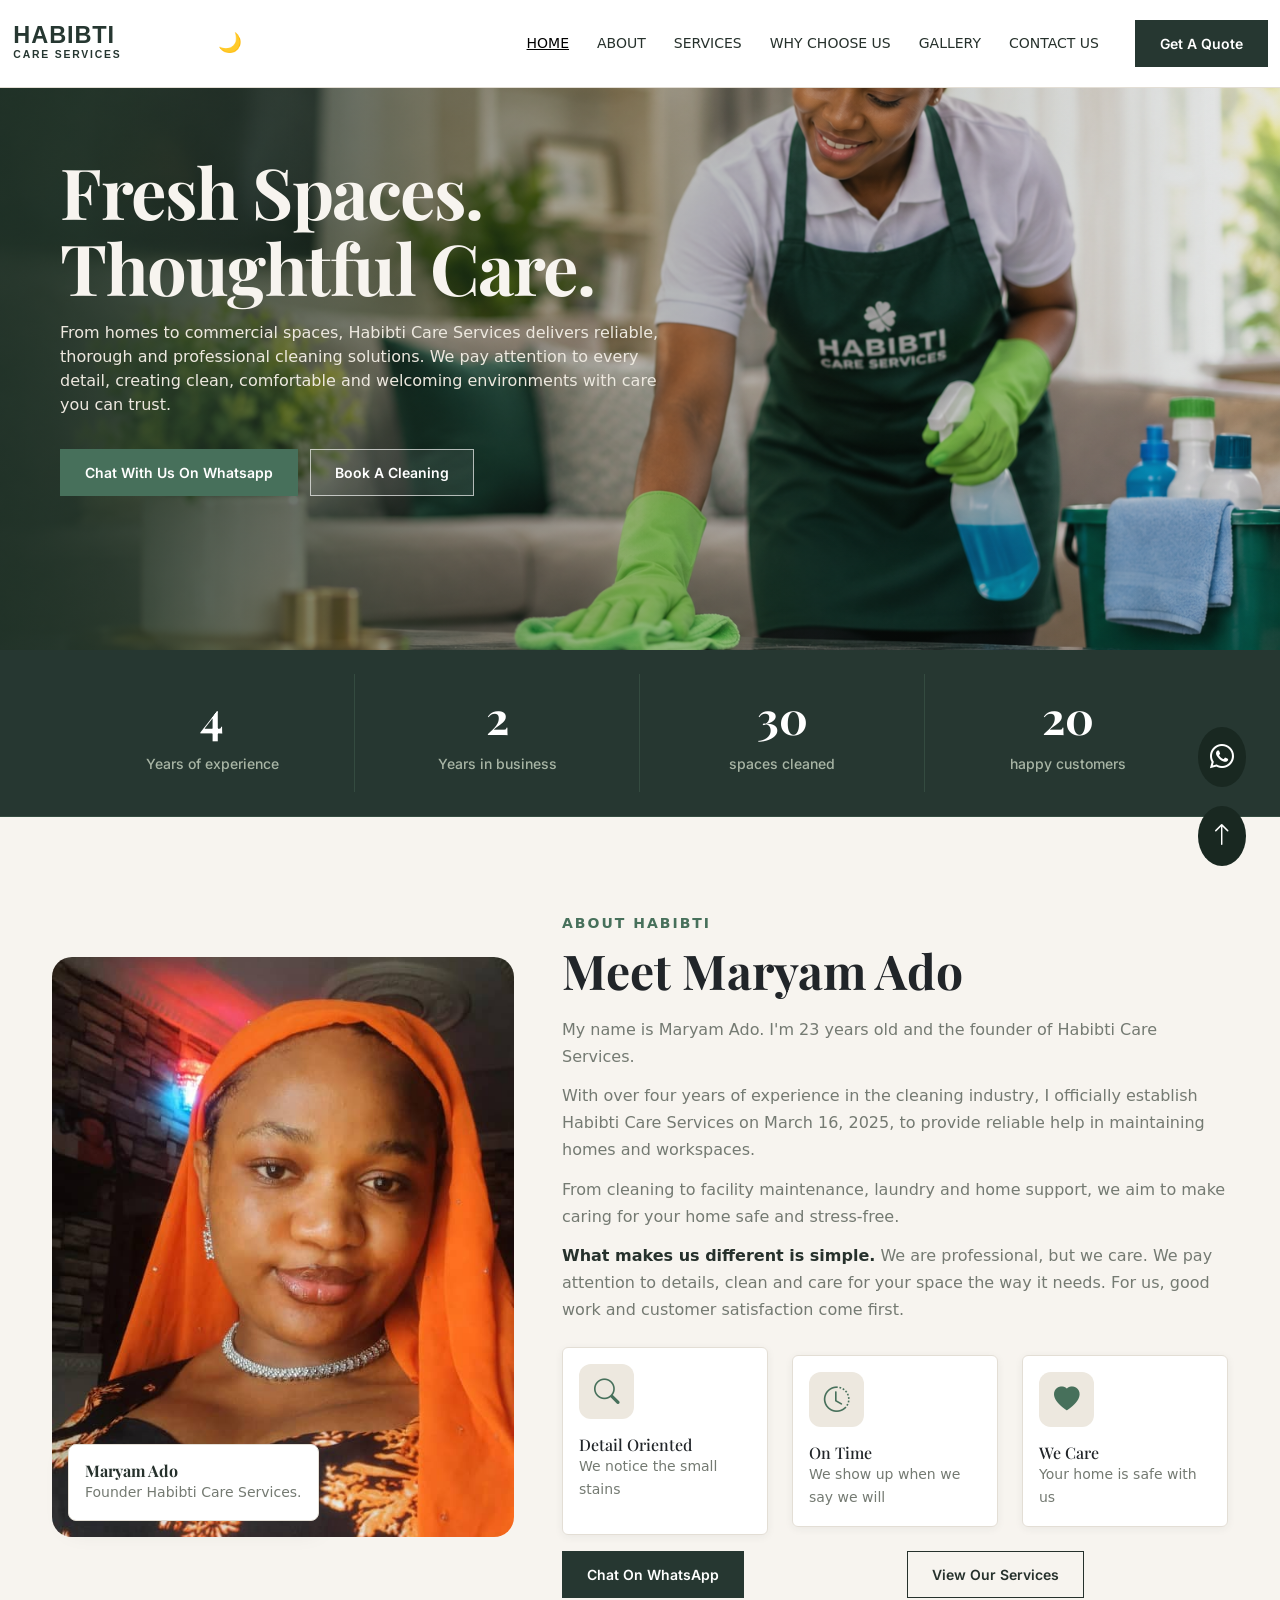
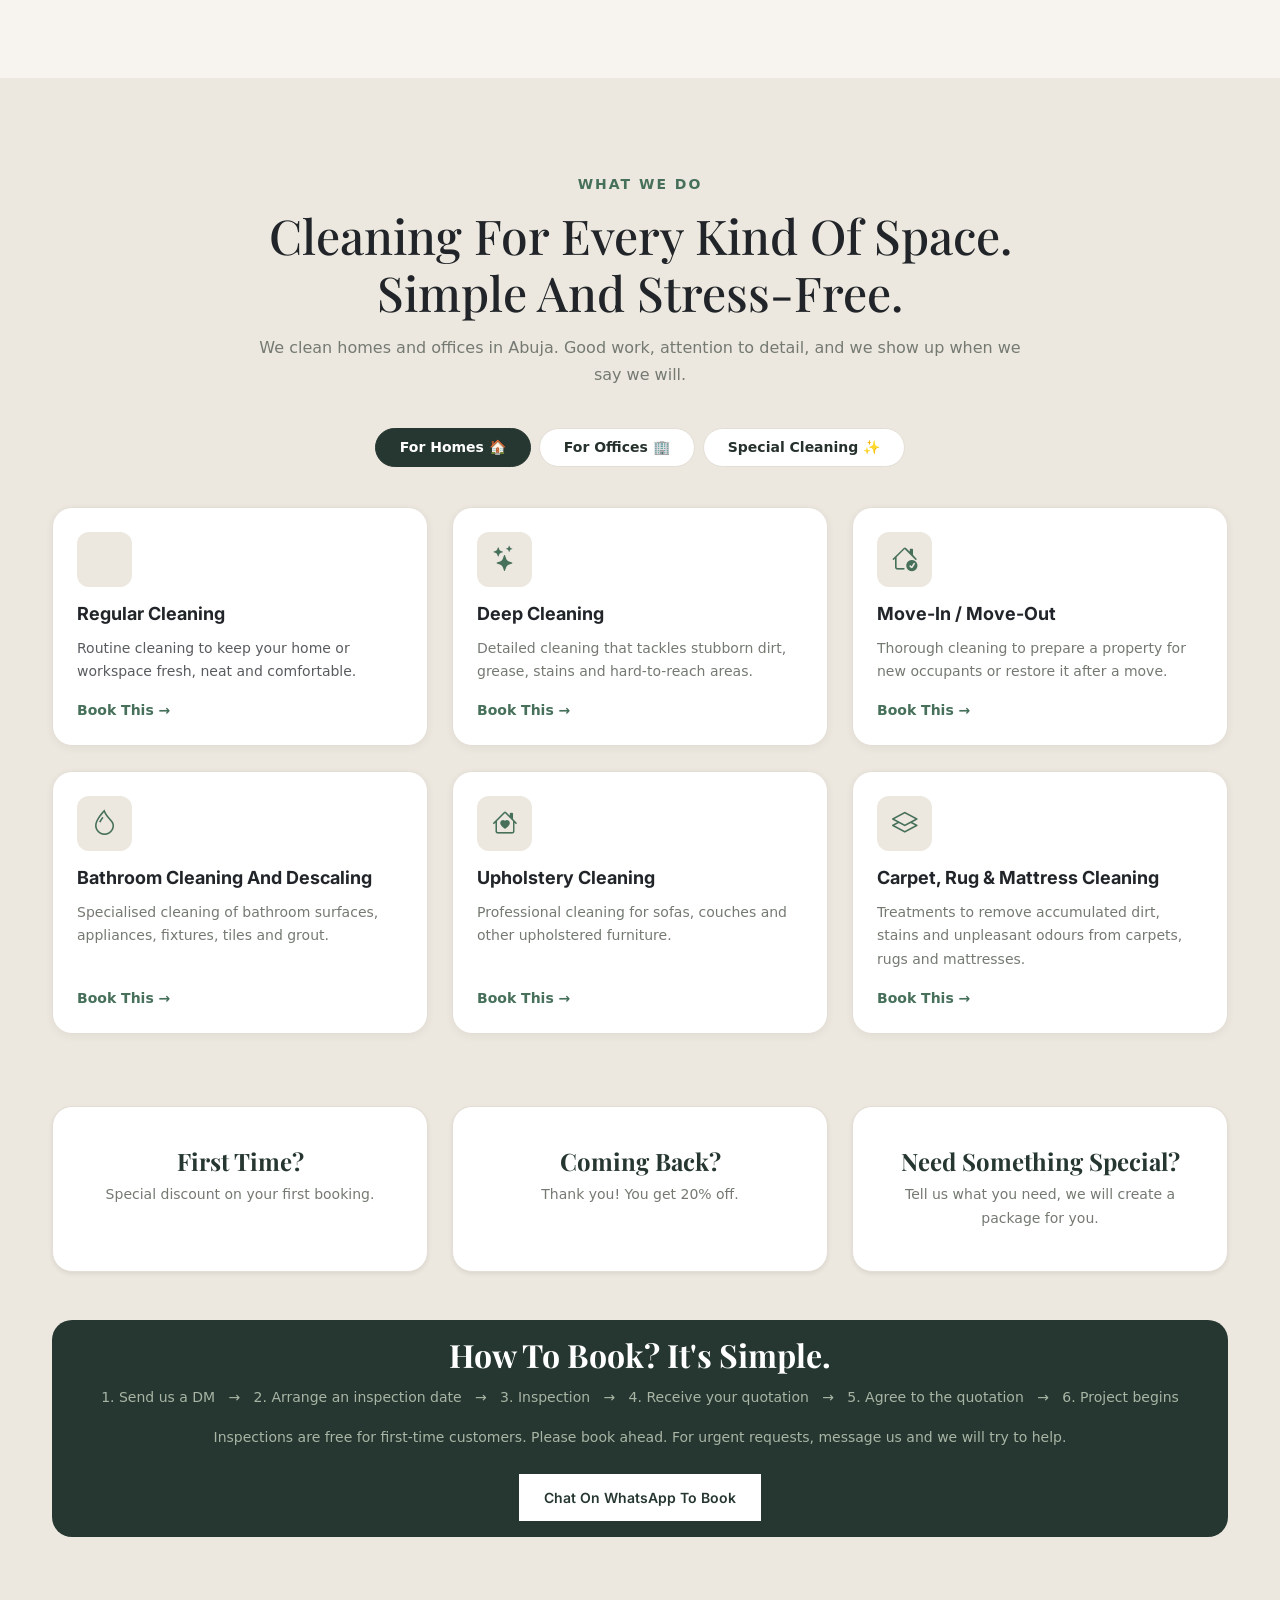
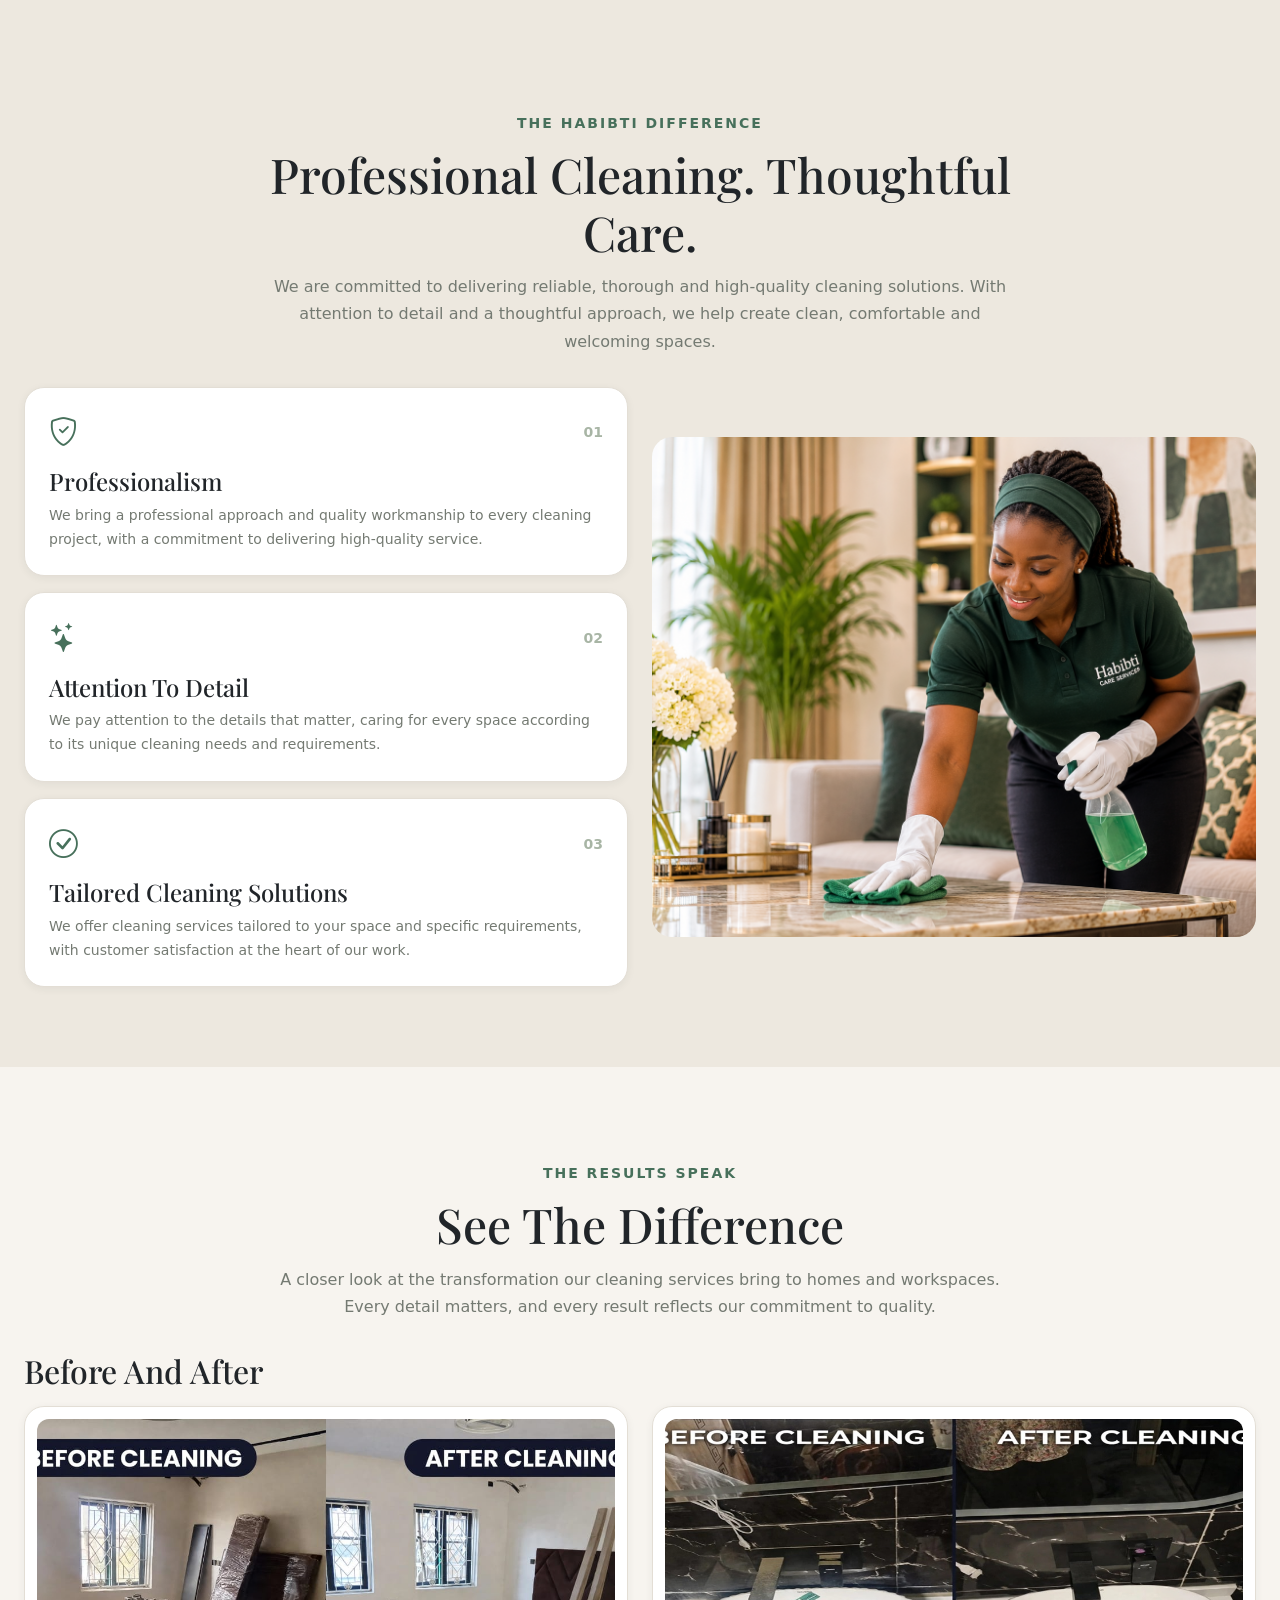
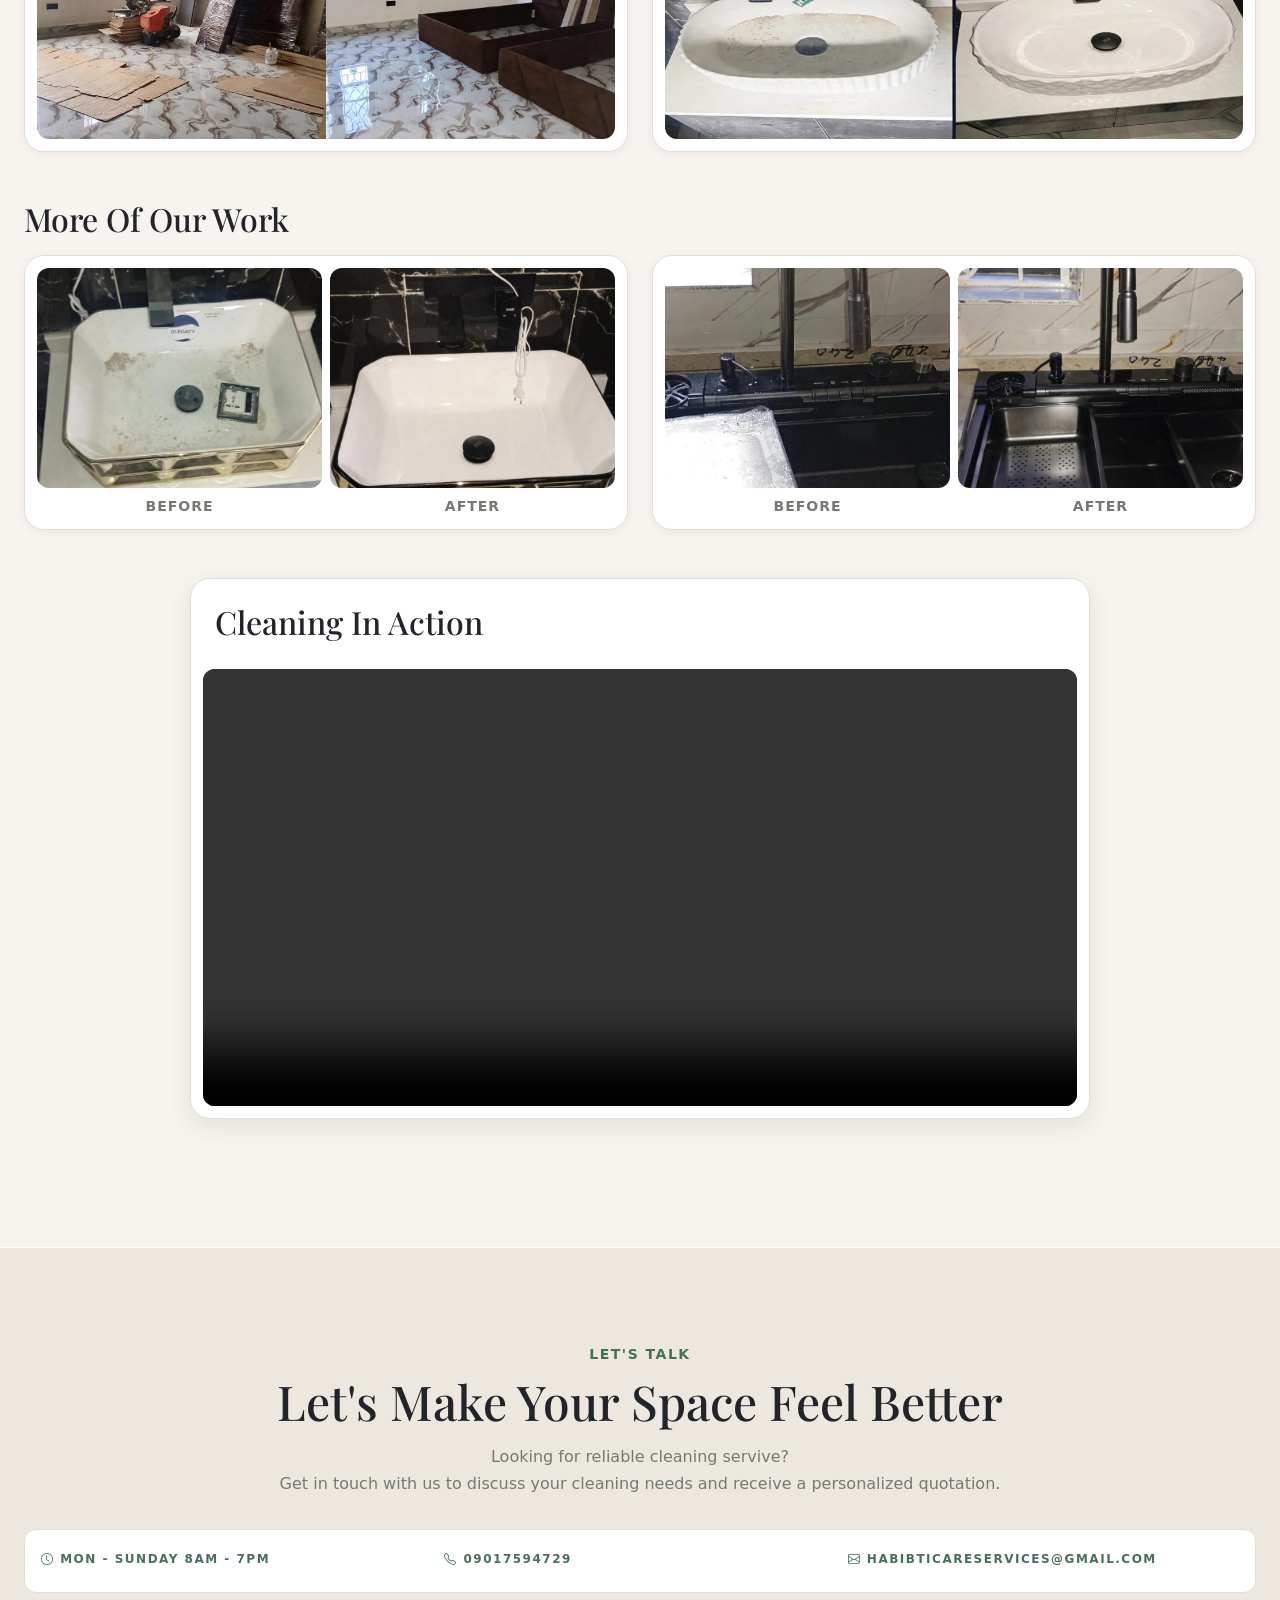
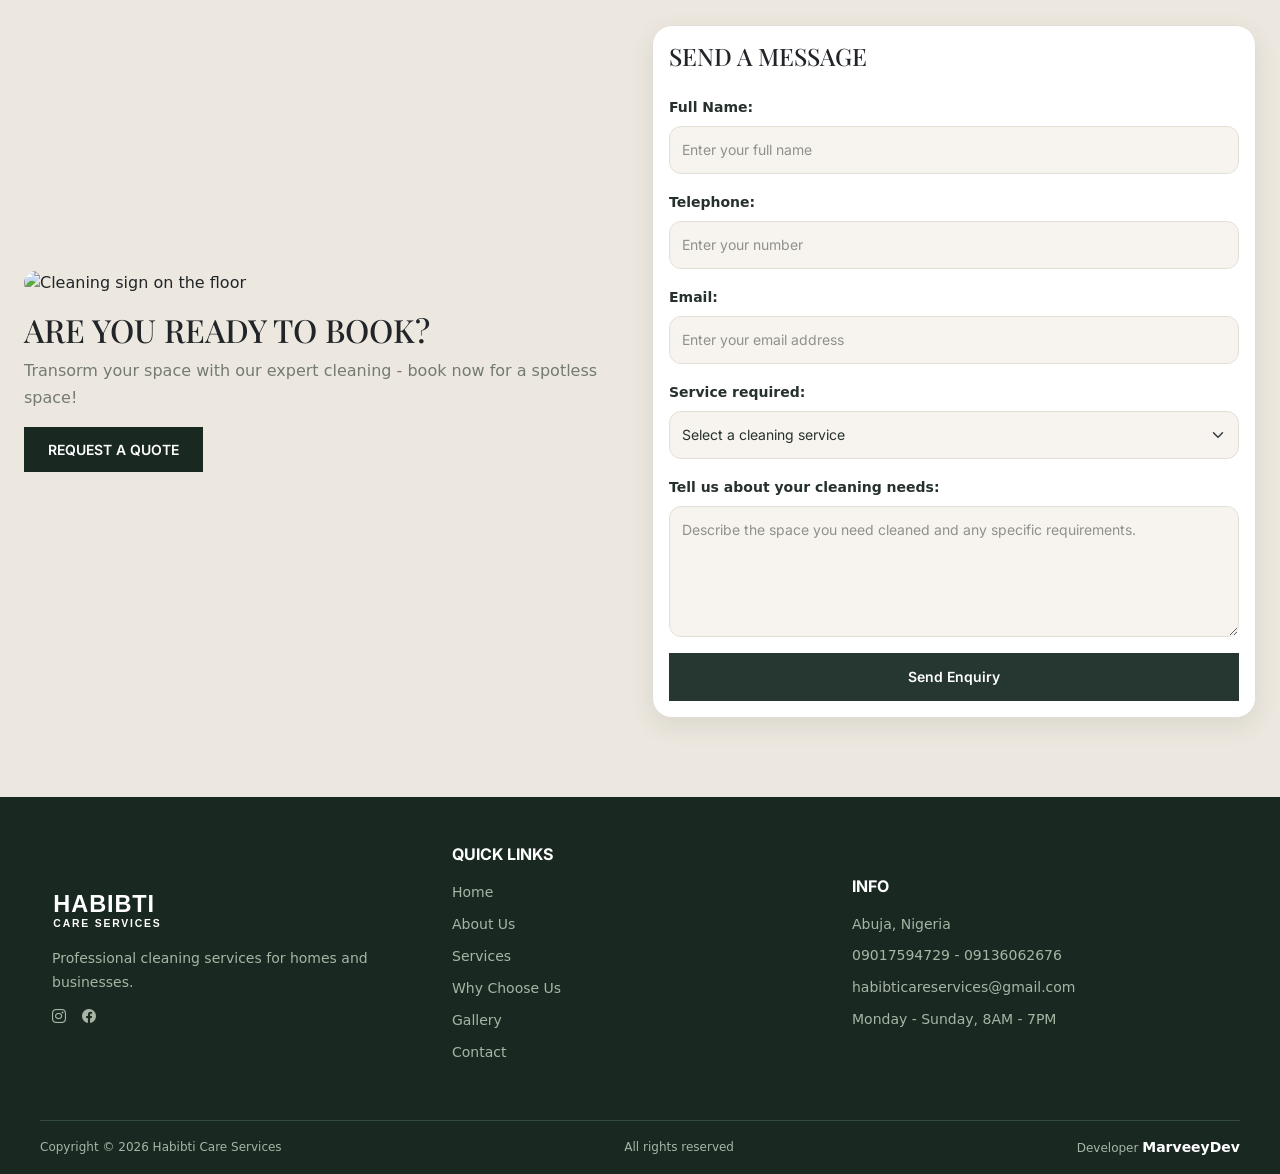
==== commit dec6871e: "fix hero btn" ====
--- a/index.html
+++ b/index.html
@@ -37,6 +37,15 @@
     <link rel="preconnect" href="https://fonts.gstatic.com" crossorigin>
 
     <link href="https://fonts.googleapis.com/css2?family=Inter:wght@400;500;600;700&family=Playfair+Display:wght@400;500;600;700&display=swap" rel="stylesheet">
+
+ 
+    <!-- favicon  -->
+    <link rel="apple-touch-icon" sizes="512x512" href="assets/android-chrome-512x512.png">
+    <link rel="apple-touch-icon" sizes="192x192" href="assets/android-chrome-192x192.png">
+    <link rel="apple-touch-icon" sizes="180x180" href="assets/apple-touch-icon.png">
+<link rel="icon" type="image/png" sizes="32x32" href="assets/favicon-32x32.png">
+<link rel="icon" type="image/png" sizes="16x16" href="assets/favicon-16x16.png">
+<link rel="manifest" href="assets/site.webmanifest">
 
     <!-- Bootstrap CDN -->
     <link rel="stylesheet" href="https://cdn.jsdelivr.net/npm/bootstrap-icons@1.13.1/font/bootstrap-icons.min.css">
@@ -112,7 +121,7 @@
                 <p>From homes to commercial spaces, Habibti Care Services delivers reliable, thorough and professional cleaning solutions. We pay attention to every detail, creating clean, comfortable and welcoming environments with care you can trust.</p>
 
                 <div id="heroBtns">
-                   <a href="https://wa.me/2347056780304?text=Hello%20Habibti%20Care%20Services%2C%20I%20would%20like%20to%20book%20a%20cleaning%20service." class="btn btn-primary rounded-circle">chat with us on whatsapp</a>
+                   <a href="https://wa.me/2347056780304?text=Hello%20Habibti%20Care%20Services%2C%20I%20would%20like%20to%20book%20a%20cleaning%20service." class="btn btn-sm primaryBtn">chat with us on whatsapp</a>
                     <a href="#contact" class="btn btn-sm secondaryBtn">book a cleaning</a>
                 </div>
             </div>
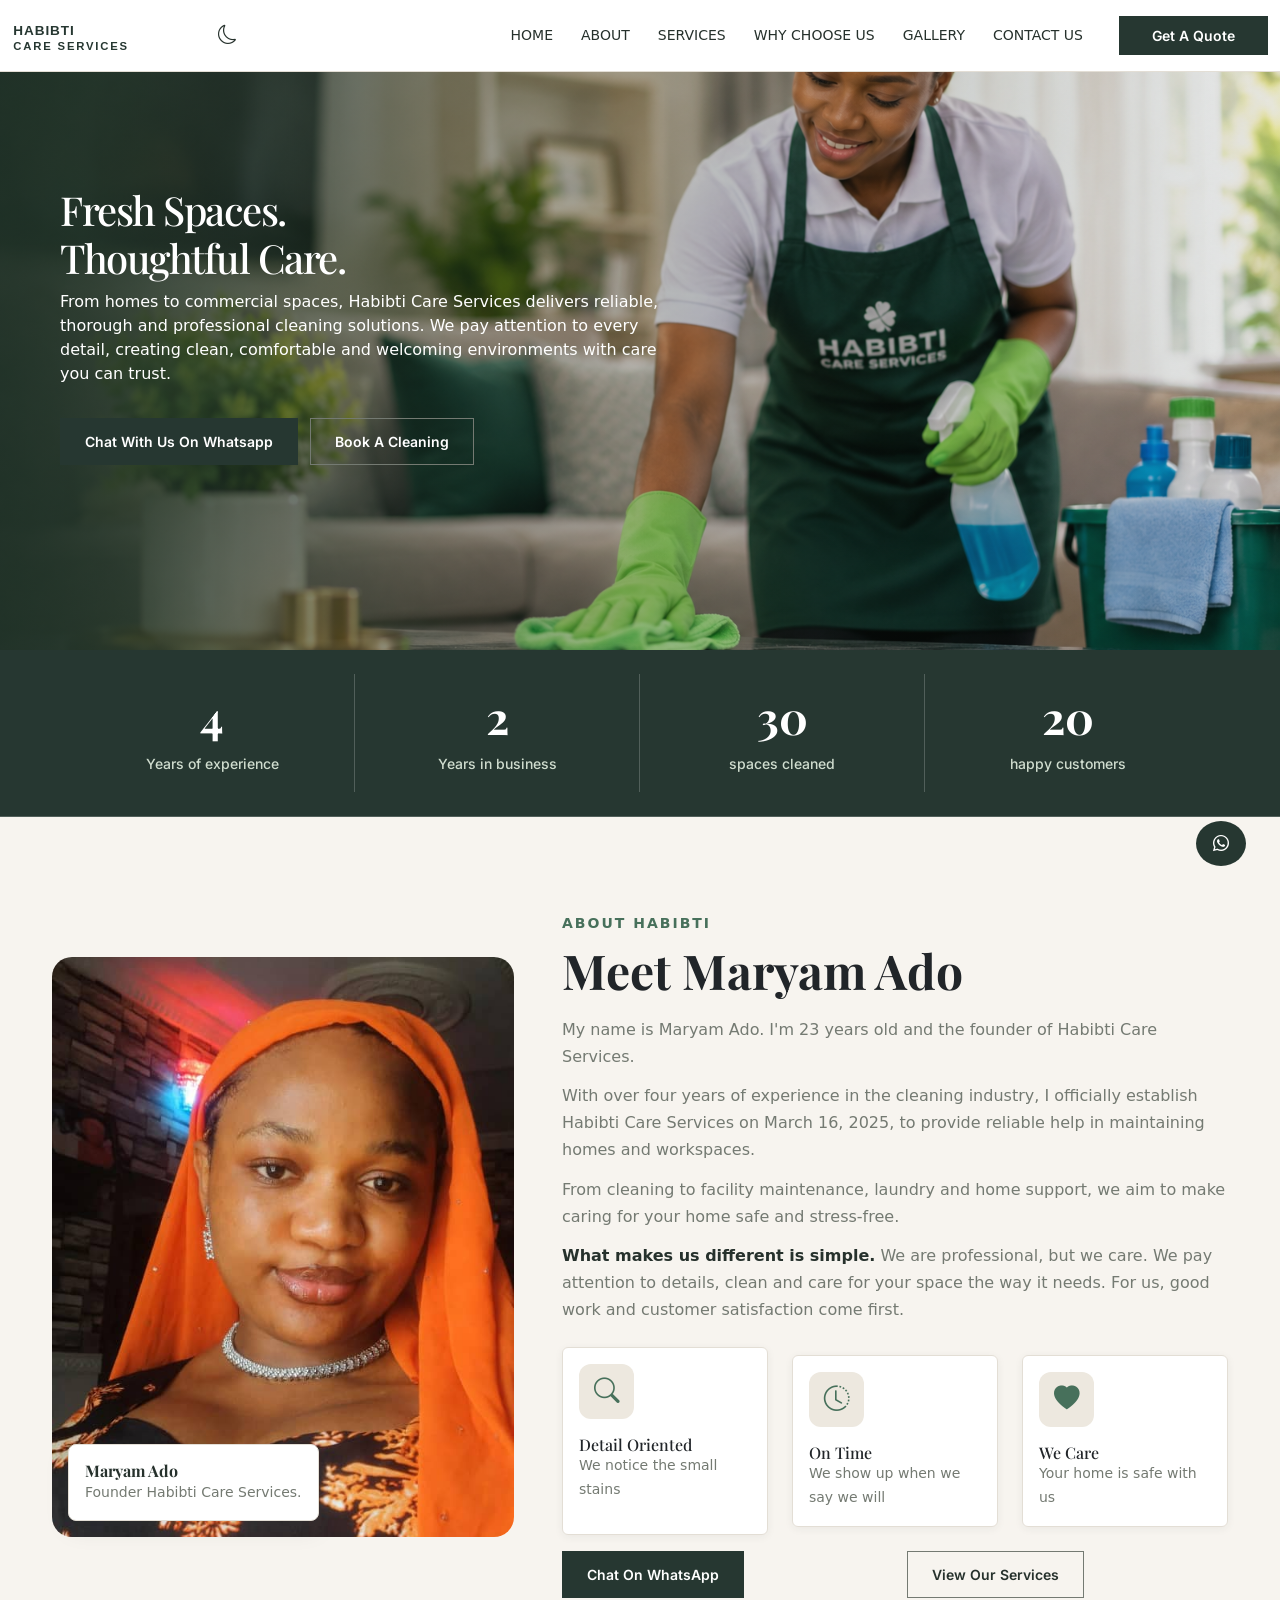
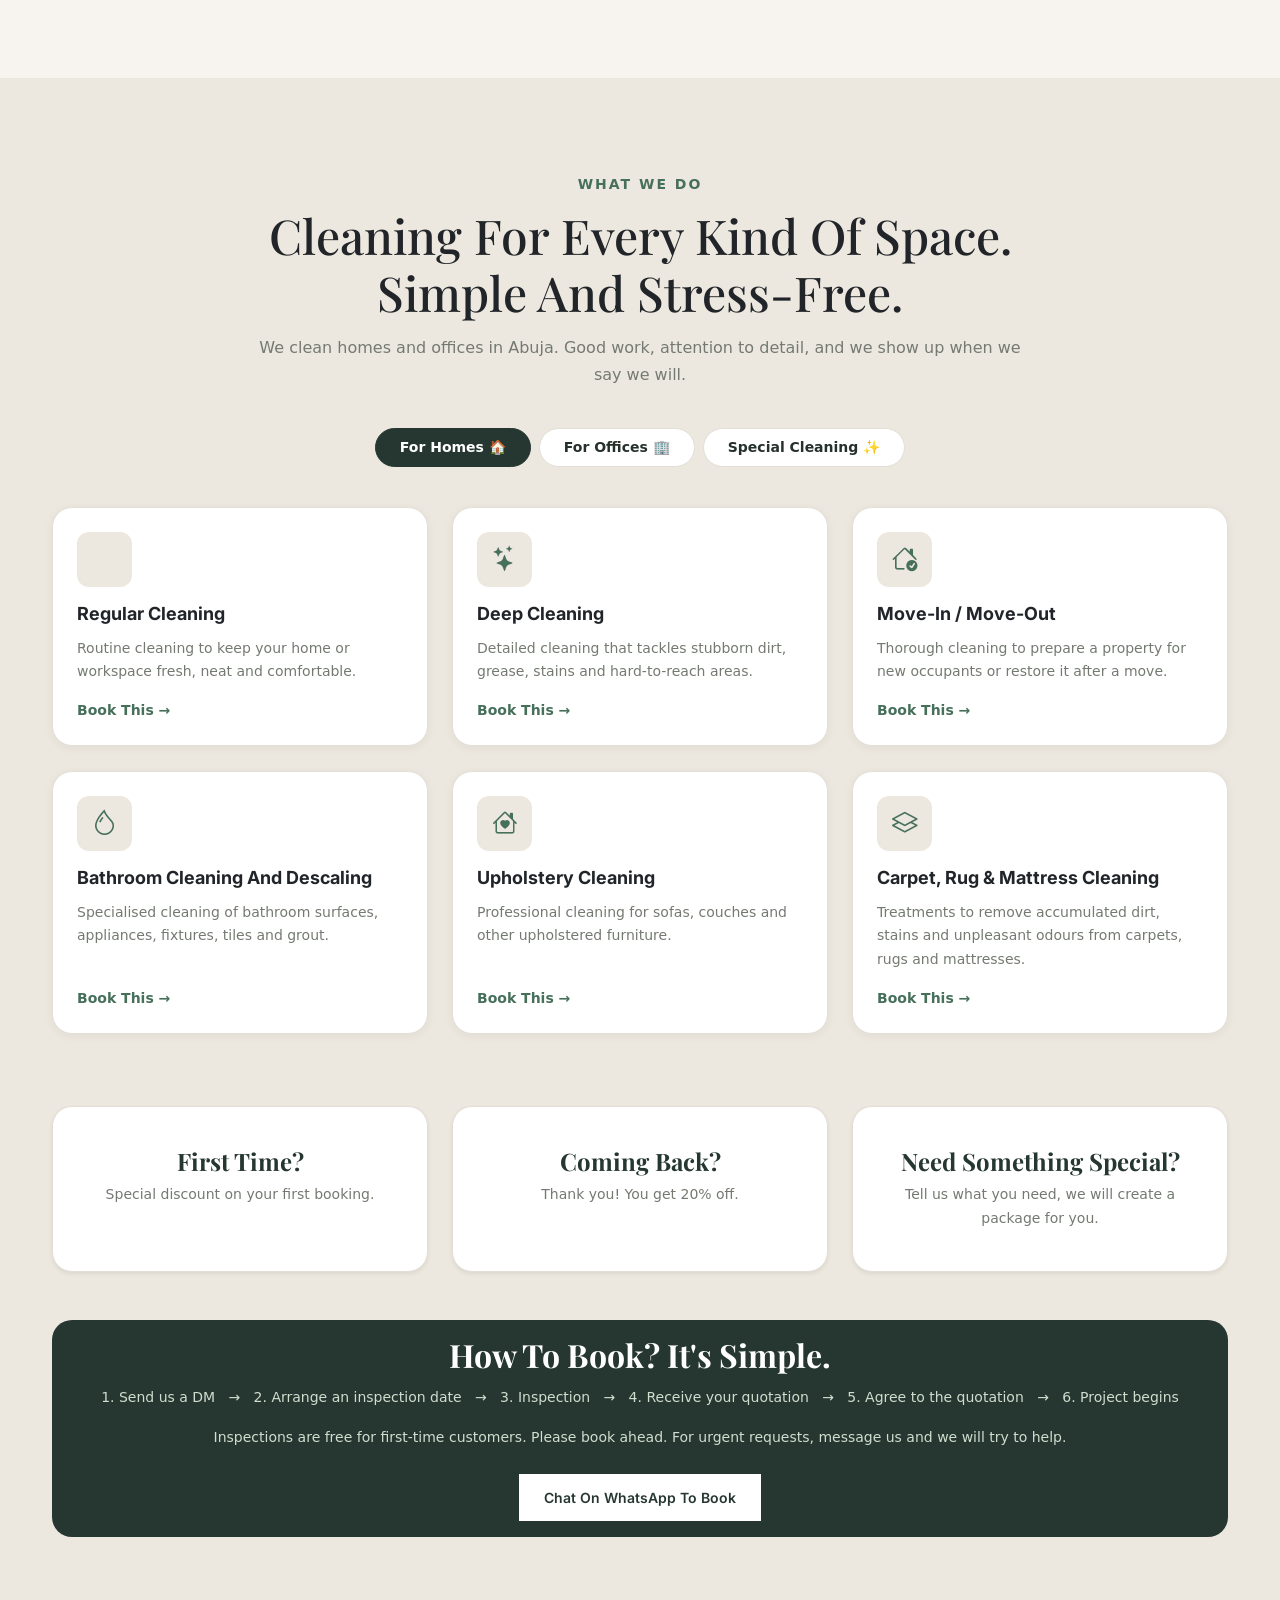
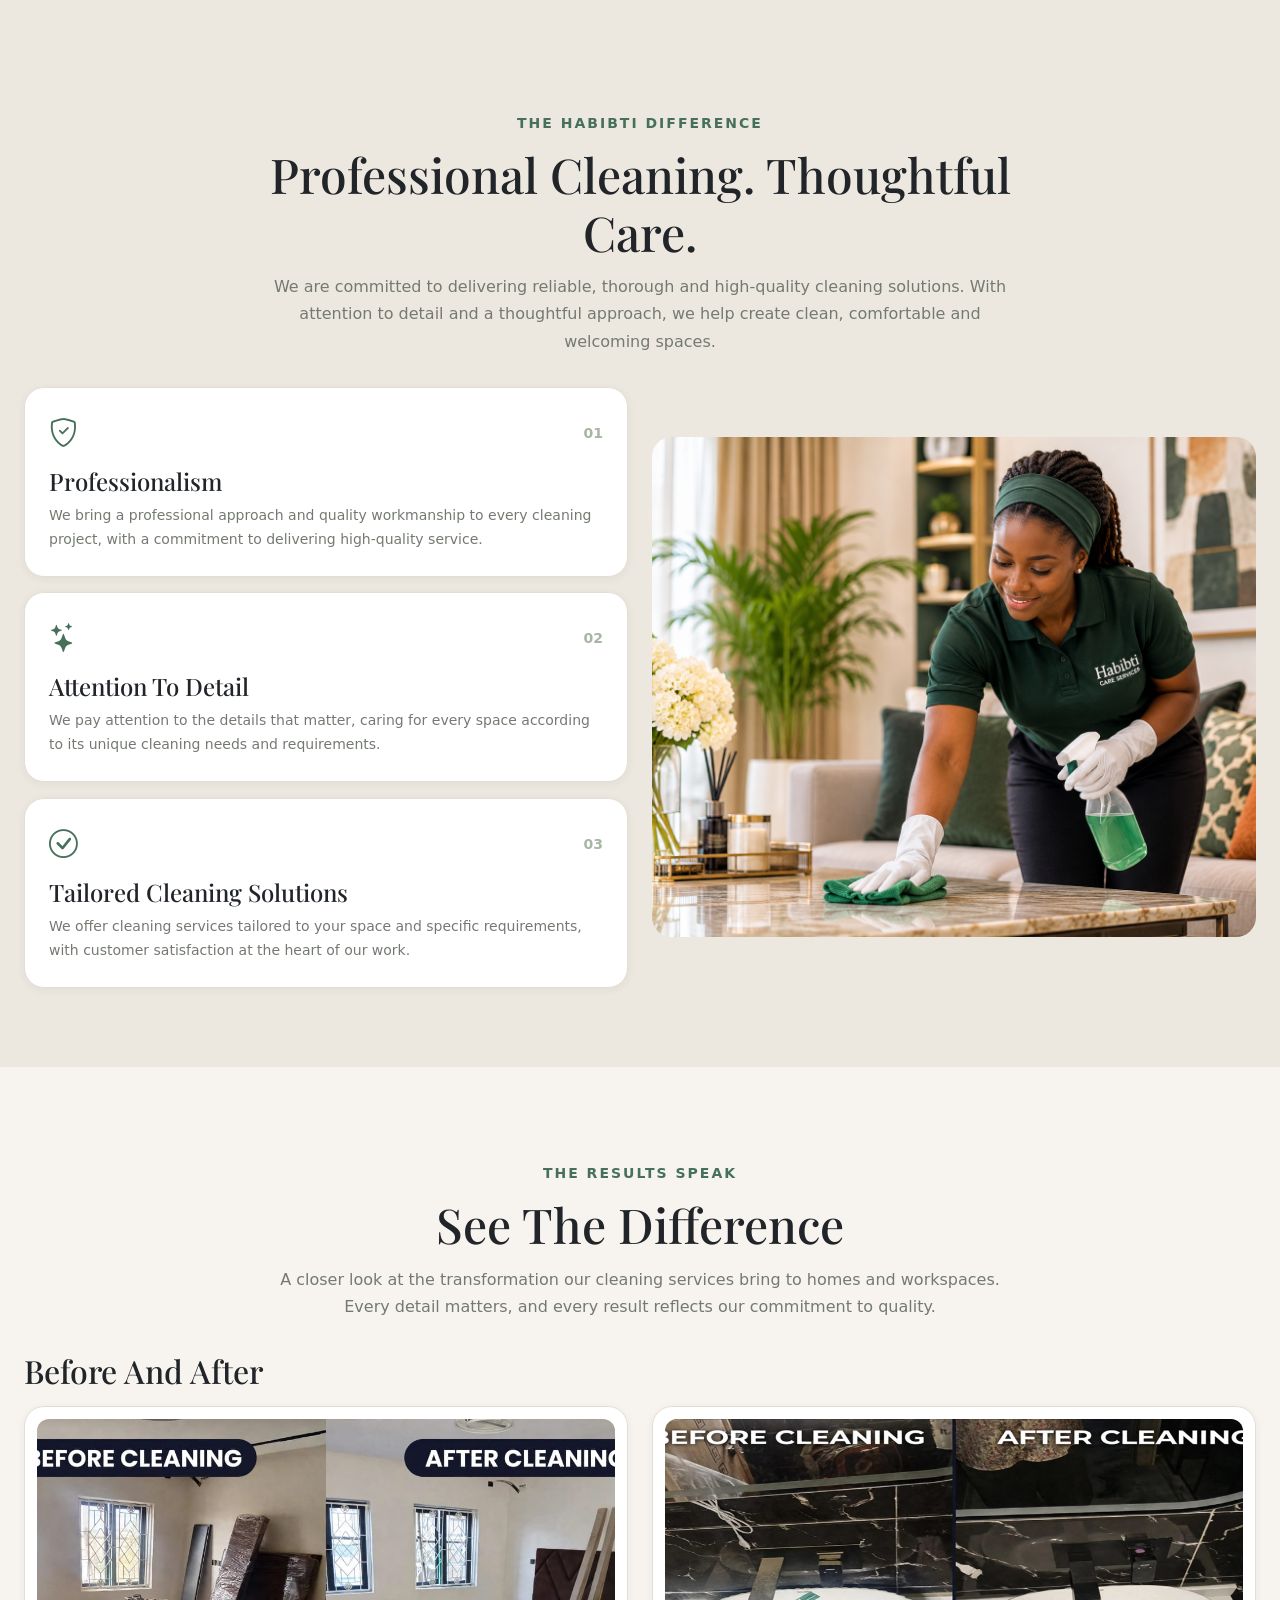
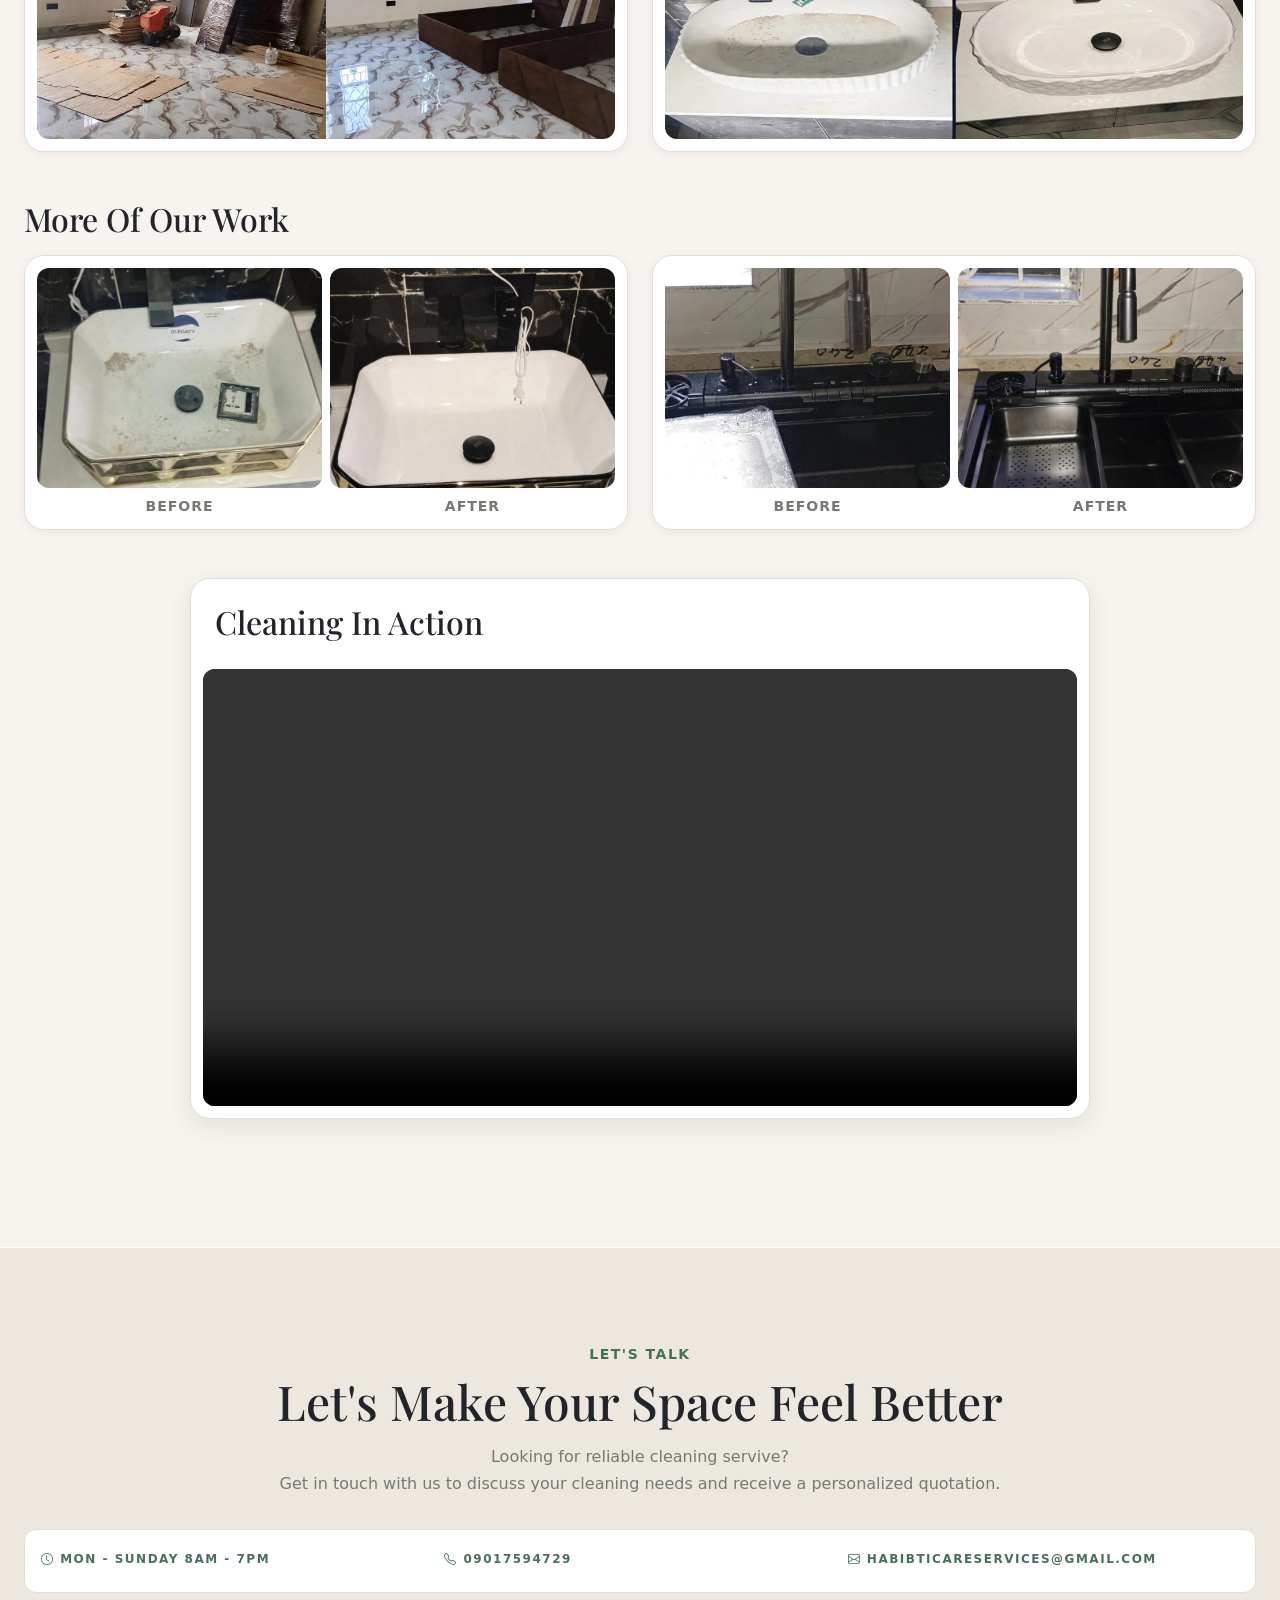
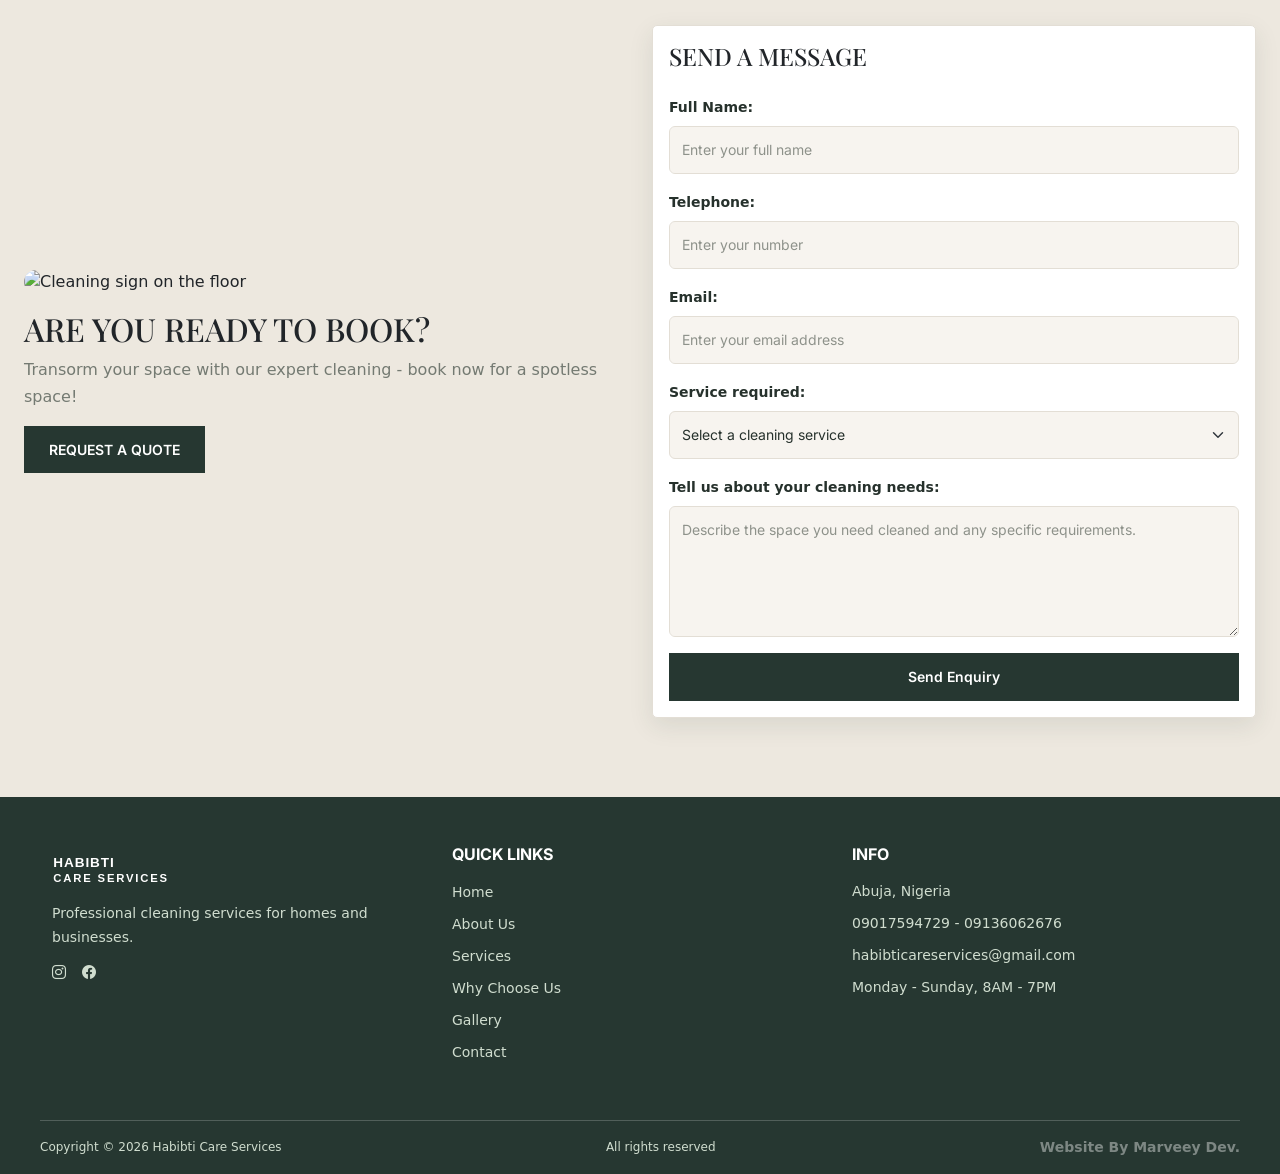
==== commit 2be6562e: "feat: -add persistent darkmode setting to storage -fix headings and btns contrast -add padding to na" ====
--- a/index.html
+++ b/index.html
@@ -54,6 +54,7 @@
 
 <body data-theme="light" id="body">
 <!-- header -->
+   
 <header class="mainHeader container-fluid">
     <nav class="navbar navbar-expand-lg w-100">
 
@@ -68,11 +69,12 @@
         <!-- Mobile Controls -->
         <div class="d-flex align-items-center gap-3 ms-auto">
             <button id="darkModeToggle" type="button" aria-label="Toggle dark mode">
-                🌙
+                <i class="bi bi-moon"></i>
+                <i class="bi bi-sun"></i>
             </button>
 
-            <button class="navbar-toggler" type="button" data-bs-toggle="collapse" data-bs-target="#mainNavbar" aria-controls="mainNavbar" aria-expanded="false" aria-label="Toggle navigation">
-                <span class="navbar-toggler-icon"></span>
+            <button class="navbar-toggler" id="navbar-toggler" type="button" data-bs-toggle="collapse" data-bs-target="#mainNavbar" aria-controls="mainNavbar" aria-expanded="false" aria-label="Toggle navigation">
+                <span class="navbar-toggler-icon" id="navbar-toggler-icon"></span>
             </button>
         </div>
 
@@ -80,7 +82,7 @@
         <div class="collapse navbar-collapse" id="mainNavbar">
             <ul class="navbar-nav ms-auto align-items-lg-center">
                 <li class="nav-item">
-                    <a href="#hero" class="nav-link active">Home</a>
+                    <a href="#hero" class="nav-link">Home</a>
                 </li>
                 <li class="nav-item">
                     <a href="#about" class="nav-link">About</a>
@@ -98,7 +100,7 @@
                     <a href="#contact" class="nav-link">Contact Us</a>
                 </li>
                 <li class="nav-item">
-                    <a href="#contact" class="btn primaryBtn btn-sm ms-lg-3">Get a Quote</a>
+                    <a href="#contact" id="topCta" class="btn primaryBtn btn-sm ms-lg-3">Get a Quote</a>
                 </li>
             </ul>
         </div>
@@ -196,7 +198,7 @@
                         We are professional, but we care. We pay attention to details, clean and care for your space the way it needs. For us, good work and customer satisfaction come first.</p>
                     </div>
 
-                    <div class="row mt-4 featuredCards">
+                    <div class="row mt-4 featuredCards reveal reveal-left">
                         <div class="col-6 col-md-4">
                             <div class="card">
                                 <div class="card-body mb-3">
@@ -234,7 +236,7 @@
                         </div>
                     </div>
 
-                    <div class="row mt-3">
+                    <div class="row mt-3 reveal reveal-left">
                         <div class="col-6">
                             <a href="https://wa.me/2347056780304?text=Hello%20Habibti%20Care%20Services%2C%20I%20would%20like%20to%20book%20a%20cleaning%20service." class="btn btn-sm primaryBtn">Chat On WhatsApp</a>
                         </div>
@@ -293,7 +295,7 @@
                                         <i class="bi bi-broom" aria-hidden="true"></i>
                                     </div>
                                     <h5 class="fw-bold">Regular Cleaning</h5>
-                                    <p class="text-muted">Routine cleaning to keep your home or workspace fresh, neat and comfortable.</p>
+                                    <p>Routine cleaning to keep your home or workspace fresh, neat and comfortable.</p>
                                     <a href="https://wa.me/2347056780304?text=Hello%20Habibti%20Care%20Services%2C%20I%20would%20like%20to%20book%20a%20cleaning%20service." class="text-success fw-semibold text-decoration-none">Book This →</a>
                                 </div>
                             </div>
@@ -467,7 +469,7 @@
 
             </div>
 
-            <div class="text-center mt-5">
+            <div class="text-center mt-5 reveal reveal-up">
                 <h4 class="fw-bold">How to Book? It's Simple.</h4>
                 <p class="small">1. Send us a DM &nbsp; → &nbsp; 2. Arrange an inspection date &nbsp; → &nbsp; 3. Inspection &nbsp; → &nbsp; 4. Receive your quotation &nbsp; → &nbsp; 5. Agree to the quotation &nbsp; → &nbsp; 6. Project begins</p>
                 <p class="small">Inspections are free for first-time customers. Please book ahead. For urgent requests, message us and we will try to help.</p>
@@ -489,7 +491,7 @@
             <div class="col-12 col-md-6">
                 <div class="featuresGrid">
 
-                    <div class="featureCard">
+                    <div class="featureCard reveal reveal-left">
                         <div>
                             <i class="bi bi-shield-check" aria-hidden="true"></i>
                             <p class="number">01</p>
@@ -499,7 +501,7 @@
                         <p>We bring a professional approach and quality workmanship to every cleaning project, with a commitment to delivering high-quality service.</p>
                     </div>
 
-                    <div class="featureCard">
+                    <div class="featureCard  reveal reveal-left">
                         <div>
                             <i class="bi bi-stars" aria-hidden="true"></i>
                             <p class="number">02</p>
@@ -509,7 +511,7 @@
                         <p>We pay attention to the details that matter, caring for every space according to its unique cleaning needs and requirements.</p>
                     </div>
 
-                    <div class="featureCard">
+                    <div class="featureCard  reveal reveal-left">
                         <div>
                             <i class="bi bi-check-circle" aria-hidden="true"></i>
                             <p class="number">03</p>
@@ -531,7 +533,7 @@
     <!-- Gallery -->
     <section class="container-fluid reveal reveal-up" id="gallery">
 
-        <header class="sectionHeader">
+        <header class="sectionHeader reveal reveal-up">
             <small class="label">THE RESULTS SPEAK</small>
             <h2>See the Difference</h2>
             <p>A closer look at the transformation our cleaning services bring to homes and workspaces. Every detail matters, and every result reflects our commitment to quality.</p>
@@ -636,7 +638,7 @@
                 <div class="mb-4 mb-md-0">
                     <h2>ARE YOU READY TO BOOK?</h2>
                     <p>Transorm your space with our expert cleaning - book now for a spotless space!</p>
-                    <a href="https://wa.me/2347056780304?text=Hello%20Habibti%20Care%20Services%2C%20I%20would%20like%20to%20book%20a%20cleaning%20service." class="btn btn-primary btn-md">REQUEST A QUOTE</a>
+                    <a href="https://wa.me/2347056780304?text=Hello%20Habibti%20Care%20Services%2C%20I%20would%20like%20to%20book%20a%20cleaning%20service." class="btn primaryBtn btn-md">REQUEST A QUOTE</a>
                 </div>
             </div>
 
@@ -710,7 +712,7 @@
 
 <!-- Footer -->
 <footer class="container-fluild  reveal reveal-up">
-    <div class="row align-items-center">
+    <div class="row">
 
         <div class="col-12 col-md-6 col-lg-4">
             <span class="brandLogo">
@@ -758,17 +760,28 @@
     <div class="footerBottom">
         <p>Copyright &copy; 2026 Habibti Care Services</p>
         <p>All rights reserved</p>
-        <small>Developer <a href="">MarveeyDev</a></small>
+        <a class="devlink" href="https://marveeydev.vercel.app">Website By Marveey dev. </a> 
     </div>
 </footer>
 
  <div id="footerbottomBtns">
-    <a href="https://wa.me/2347056780304?text=Hello%20Habibti%20Care%20Services%2C%20I%20would%20like%20to%20book%20a%20cleaning%20service." class="btn btn-primary rounded-circle">
+    <div class="div">
+        <span class="btnText">Chat Me On WhatsApp</span>
+ <a href="https://wa.me/2347056780304?text=Hello%20Habibti%20Care%20Services%2C%20I%20would%20like%20to%20book%20a%20cleaning%20service." class="btn primaryBtn rounded-circle"> 
   <i class="bi bi-whatsapp" aria-hidden="true"></i>
-</a>
-    <a href="#body" class="btn btn-primary rounded-circle">
+  </a>
+    </div>
+
+    <div class="div scrollDiv  ">
+                <span class="btnText">Scroll To Top</span>
+
+        <a href="#body" class="btn primaryBtn rounded-circle">
   <i class="bi bi-arrow-up" aria-hidden="true"></i>
 </a>
+    </div>
+   
+
+    
 </div>
 
 <!-- Bootstrap JavaScript -->
--- a/css/style.css
+++ b/css/style.css
@@ -1,4 +1,3 @@
-
 /* Root variables */
 
 :root {
@@ -59,6 +58,15 @@
     --text-2xl: 2rem;
     --text-3xl: 3rem;
 
+    /* Colours that stay consistent in both light and dark mode */
+    --hero-text: #FFFFFF;
+    --dark-section-bg: #263731;
+    --dark-section-text: #FFFFFF;
+    --dark-section-muted: #D0DDCF;
+    --dark-section-border: rgba(255, 255, 255, 0.2);
+    --dark-section-button-bg: #FFFFFF;
+    --dark-section-button-text: #263731;
+
     --hero-overlay: linear-gradient(
         90deg,
         rgba(25, 40, 33, 0.65),
@@ -140,16 +148,24 @@
     border-radius: var(--radius-md);
     transition: var(--transition);
 }
+
 img:hover {
     transform: scale(1.02);
     margin: 0 auto;
 }
-
+[data-theme="dark"] h1,
+[data-theme="dark"] h2,
+[data-theme="dark"] h3,
+[data-theme="dark"] h4,
+[data-theme="dark"] h5,
+[data-theme="dark"] h6 {
+    color: var(--text);
+}
 h1, h2, h3, h4, h5, h6 {
-    color: var(--text);
-    line-height: 1.2;
+     line-height: 1.2;
     font-family: var(--heading-font);
     text-transform: capitalize;
+    color: var(--text);
 }
 
 p {
@@ -164,7 +180,20 @@
     text-transform: uppercase;
     font-weight: 600;
 }
-
+.bi-moon, .bi-sun {
+    color: var(--text);
+}
+.bi-sun {
+    display: none;
+}
+[data-theme="dark"] .bi-sun {display: block;}
+[data-theme="dark"] .bi-moon {display: none;}
+
+body .navbar .nav-link.active {
+    color: var(--primary-dark);
+    text-decoration: underline;
+    transform: scale(1.02);
+}
 /* Buttons and cards */
 
 body .card {
@@ -194,28 +223,30 @@
     text-transform: capitalize;
     transition: var(--transition);
     color: var(--surface);
+    background: var(--primary);
+
 }
 
 body .btn:hover {
-    background: var(--primary-dark);
-    color: var(--surface);
+    color: var(--surface-alt);
     box-shadow: var(--shadow-lg);
     transform: scale(1.02);
-}
-
-body .primaryBtn {
-    background: var(--primary);
-}
-
-body .primaryBtn:hover {
+    text-decoration: underline;
     background: var(--primary-dark);
-}
+    border: 1px solid var(--border);
+}
+ 
 
 body .secondaryBtn {
     background: transparent;
+    border: 1px solid var(--text-muted);
+    color: var(--text)
+ }
+
+body .secondaryBtn:hover {
     border: 1px solid var(--text);
-    color: var(--text);
-}
+    box-shadow: var(--shadow-lg);
+ }
 
 /* Header */
 
@@ -224,23 +255,14 @@
     top: 0;
     left: 0;
     width: 100%;
-    min-height: 65px;
-    z-index: 1100;
+     z-index: 1100;
     background: var(--surface);
     border-bottom: 1px solid var(--border);
-    padding: var(--space-2) var(--space-4);
-}
-
-.topBar {
-    display: flex;
-    width: 100%;
-    min-width: 0;
-    padding: 0;
-    align-items: center;
-    justify-content: space-between;
-    gap: var(--space-3);
-}
-
+    padding: 0 var(--space-4);
+}
+#topCta {
+    padding: var(--space-2) var(--space-6);
+}
 .brandLogo {
     display: block;
     width: clamp(130px, 18vw, 190px);
@@ -255,24 +277,36 @@
 
 .habibti {
     font-family: Arial, Helvetica, sans-serif;
-    font-size: 52px;
+    font-size: 30px;
     font-weight: 800;
     letter-spacing: 2px;
 }
 
 .care {
     font-family: Arial, Helvetica, sans-serif;
-    font-size: 23px;
+    font-size: 25px;
     font-weight: 700;
     letter-spacing: 4px;
 }
-
+#h1 {
+color: var(--hero-text);
+}
+
+#mainNavbar {
+    padding: var(--space-4);
+}
 .navbar {
     padding: 0;
 }
 
 .navbar-toggler {
     padding: 6px 9px;
+    color: var(--text);
+    border: none;
+}
+
+[data-theme="dark"] #navbar-toggler {
+     background: var(--text-muted);
 }
 
 .navbar-toggler:focus {
@@ -344,12 +378,11 @@
     padding: var(--space-4) 0;
 }
 
-#h1 {
+h1 {
     display: flex;
     flex-direction: column;
     align-items: flex-start;
-    color: var(--bg);
-    font-family: var(--heading-font);
+     font-family: var(--heading-font);
     font-size: clamp(2.5rem, 10vw, 3.5rem);
     font-weight: 700;
     line-height: 1.08;
@@ -359,7 +392,7 @@
 
 .heroContents p {
     max-width: 360px;
-    color: var(--bg-secondary);
+    color: var(--hero-text);
     font-size: var(--text-sm);
     line-height: 1.5;
     margin-bottom: var(--space-5);
@@ -375,33 +408,31 @@
     margin: 0;
 }
 
-#heroBtns .primaryBtn {
-    background: var(--secondary);
-    border: 1px solid var(--secondary);
-    color: var(--surface);
-}
-
-#body #heroBtns .secondaryBtn {
-    background: rgba(255, 255, 255, 0.08);
-    border: 1px solid rgba(255, 255, 255, 0.65);
-    color: var(--surface);
-    backdrop-filter: blur(8px);
+#heroBtns .secondaryBtn {
+       backdrop-filter: blur(8px);
     -webkit-backdrop-filter: blur(8px);
-}
+    color: var(--hero-text);
+}
+
+#heroBtns .secondaryBtn:hover {
+    color: var(--accent);
+}
+
+ 
 
 /* Hero stats */
 
 #heroStats {
     width: 100%;
-    background: var(--primary);
+    background: var(--dark-section-bg);
     padding: var(--space-4) 0;
-    border-bottom: 1px solid var(--primary-light);
+    border-bottom: 1px solid var(--dark-section-border);
 }
 
 .statData {
     padding: var(--space-4) var(--space-2);
-    border-right: 1px solid var(--primary-light);
-    border-bottom: 1px solid var(--primary-light);
+    border-right: 1px solid var(--dark-section-border);
+    border-bottom: 1px solid var(--dark-section-border);
 }
 
 .statData:nth-child(2n) {
@@ -413,7 +444,7 @@
 }
 
 .statData h3 {
-    color: var(--surface);
+    color: var(--dark-section-text);
     font-family: var(--heading-font);
     font-size: clamp(2rem, 8vw, 2.5rem);
     font-weight: 700;
@@ -422,7 +453,7 @@
 }
 
 .statData p {
-    color: var(--accent);
+    color: var(--dark-section-muted);
     font-family: var(--body-font);
     font-size: var(--text-xs);
     font-weight: 500;
@@ -593,7 +624,7 @@
 }
 
 #services .tab-content .card a:hover {
-    color: var(--primary-dark) !important;
+    color: var(--text) !important;
     text-decoration: underline !important;
 }
 
@@ -633,30 +664,30 @@
 #services .text-center.mt-5 {
     padding: var(--space-4);
     margin-top: var(--space-7) !important;
-    background: var(--primary);
+    background: var(--dark-section-bg);
     border-radius: var(--radius-lg);
 }
 
 #services .text-center.mt-5 h4 {
-    color: var(--surface);
+    color: var(--dark-section-text);
     font-size: var(--text-2xl);
     margin-bottom: var(--space-3);
 }
 
 #services .text-center.mt-5 p {
-    color: var(--accent);
+    color: var(--dark-section-muted);
     font-size: var(--text-sm);
 }
 
 #services .text-center.mt-5 .btn {
-    background: var(--surface);
-    color: var(--primary) !important;
-    border: 1px solid var(--surface);
+    background: var(--dark-section-button-bg);
+    color: var(--dark-section-button-text) !important;
+    border: 1px solid var(--dark-section-button-bg);
 }
 
 #services .text-center.mt-5 .btn:hover {
-    background: var(--accent);
-    border-color: var(--accent);
+    background: var(--dark-section-muted);
+    border-color: var(--dark-section-muted);
 }
 
 /* Why choose us */
@@ -898,13 +929,13 @@
 #contact .row > .col-12:first-child p {
     color: var(--text-muted);
 }
- 
+
 
 #contact form {
     padding: var(--space-4);
     background: var(--surface);
     border: 1px solid var(--border);
-    border-radius: var(--radius-lg);
+    border-radius: 5px;
     box-shadow: var(--shadow-md);
 }
 
@@ -931,7 +962,7 @@
     background-color: var(--bg);
     color: var(--text);
     border: 1px solid var(--border);
-    border-radius: var(--radius-md);
+    border-radius: none;
     font-family: var(--body-font);
     font-size: var(--text-sm);
 }
@@ -953,7 +984,7 @@
     color: var(--text-muted);
     opacity: 0.8;
 }
- 
+
 form option {
     text-transform: capitalize;
     color: var(--text);
@@ -970,52 +1001,50 @@
     width: 100%;
     min-height: 48px;
 }
-#contact #myForm  .form-message-error {
-            background: rgba(239, 68, 68, 0.1);
-            color: #ef4444;
-            border: 1px solid rgba(239, 68, 68, 0.3);
-         }
-
-        #body .btn-primary {
-            background: var(--primary-dark);
-            border: transparent;
-            border-radius: none;
-        }
-        /* #dialog */
-        dialog:not[open] {
-            display: none;
-        }
-
-        dialog[open] {
-            z-index: 2000;
-            padding: var(--space-5);
-            position: fixed;
-            inset: 0;
-            top: 0;
-            left: 0;
-            right: 0;
-            bottom: 0;
-            background: rgba(0, 0, 0, 0.45);
-            backdrop-filter: blur(10px);
-            -webkit-backdrop-filter: blur(10px);
-            border: 1px solid var(--border);
-            display: flex;
-            flex-direction: column;
-            align-items: center;
-            justify-content: center;
-            text-align: center;
-   
-        }
-        #dialog .card-header {
-            text-align: center;
-        }
+
+#contact #myForm .form-message-error {
+    background: rgba(239, 68, 68, 0.1);
+    color: #ef4444;
+    border: 1px solid rgba(239, 68, 68, 0.3);
+}
+
+/* Dialog */
+
+dialog:not([open]) {
+    display: none;
+}
+
+dialog[open] {
+    z-index: 2000;
+    padding: var(--space-5);
+    position: fixed;
+    inset: 0;
+    top: 0;
+    left: 0;
+    right: 0;
+    bottom: 0;
+    background: rgba(0, 0, 0, 0.45);
+    backdrop-filter: blur(10px);
+    -webkit-backdrop-filter: blur(10px);
+    border: 1px solid var(--border);
+    display: flex;
+    flex-direction: column;
+    align-items: center;
+    justify-content: center;
+    text-align: center;
+}
+
+#dialog .card-header {
+    text-align: center;
+}
+
 /* Footer */
 
 footer {
     padding: var(--space-7) var(--space-4) var(--space-4);
-    background: var(--primary-dark);
+    background: var(--dark-section-bg);
     position: relative;
- }
+}
 
 footer .row {
     max-width: var(--container-width);
@@ -1030,17 +1059,17 @@
 
 footer .habibti,
 footer .care {
-    fill: var(--surface);
+    fill: var(--dark-section-text);
 }
 
 footer p {
-    color: var(--accent);
+    color: var(--dark-section-muted);
     font-size: var(--text-sm);
     margin-bottom: var(--space-2);
 }
 
 footer h2 {
-    color: var(--surface);
+    color: var(--dark-section-text);
     font-family: var(--body-font);
     font-size: var(--text-base);
     font-weight: 700;
@@ -1059,7 +1088,7 @@
 }
 
 footer a {
-    color: var(--accent);
+    color: var(--dark-section-muted);
     font-size: var(--text-sm);
     text-decoration: none;
     text-transform: capitalize;
@@ -1067,7 +1096,7 @@
 }
 
 footer a:hover {
-    color: var(--surface);
+    color: var(--dark-section-text);
     text-decoration: underline;
 }
 
@@ -1089,19 +1118,19 @@
     max-width: var(--container-width);
     margin: var(--space-7) auto 0;
     padding-top: var(--space-4);
-    border-top: 1px solid var(--primary-light);
+    border-top: 1px solid var(--dark-section-border);
     text-align: left;
 }
 
 .footerBottom p,
 .footerBottom small {
-    color: var(--accent);
+    color: var(--dark-section-muted);
     font-size: var(--text-xs);
     margin: 0;
 }
 
 .footerBottom a {
-    color: var(--surface);
+    color: var(--dark-section-text);
     font-weight: 700;
 }
 
@@ -1120,6 +1149,9 @@
         padding: var(--space-9) var(--space-5);
     }
 
+    #mainNavbar {
+    padding: 0;
+}
     /* Hero */
 
     .heroSection {
@@ -1133,7 +1165,7 @@
         margin-left: var(--space-7);
     }
 
-    #h1 {
+    h1 {
         font-size: clamp(3.5rem, 5.5vw, 5rem);
         letter-spacing: -1.5px;
     }
@@ -1154,16 +1186,6 @@
         transform: translateY(-2px);
     }
 
-    #heroBtns .primaryBtn:hover {
-        background: var(--primary-light);
-        border-color: var(--primary-light);
-    }
-
-    #heroBtns .secondaryBtn:hover {
-        background: var(--surface);
-        color: var(--primary);
-    }
-
     /* Stats */
 
     #heroStats {
@@ -1173,11 +1195,11 @@
     .statData {
         padding: var(--space-4);
         border-bottom: none;
-        border-right: 1px solid var(--primary-light);
+        border-right: 1px solid var(--dark-section-border);
     }
 
     .statData:nth-child(2n) {
-        border-right: 1px solid var(--primary-light);
+        border-right: 1px solid var(--dark-section-border);
     }
 
     .statData:last-child {
@@ -1262,6 +1284,7 @@
 }
 
 /* Scroll animations */
+
 .reveal {
     opacity: 0;
     transition: opacity 0.8s ease, transform 0.8s ease;
@@ -1286,13 +1309,16 @@
 }
 
 /* Respect reduced motion preferences */
+
 @media (prefers-reduced-motion: reduce) {
     .reveal {
         opacity: 1;
         transform: none;
         transition: none;
     }
-}#footerbottomBtns {
+}
+
+#footerbottomBtns {
     display: flex;
     position: fixed;
     right: 1.5rem;
@@ -1305,15 +1331,44 @@
     animation: floatIn 700ms ease-out both, gentleFloat 3s ease-in-out 700ms infinite;
 }
 
-#footerbottomBtns > a {
-    color: var(--surface);
-    text-align: center;
+.div {
+    display: flex;
+    gap: 1rem;
+    position: relative;
+    align-items: center;
+    justify-content: space-between;
+}
+
+.div span {
+    right: 5rem;
+    display: none;
+    color: var(--text);
+    font-weight: bold;
+    font-size: var(--text-md);
+    width: fit-content;
+}
+
+#footerbottomBtns .div:hover span {
+    display: block;
+}
+
+#footerbottomBtns .div a {
+     text-align: center;
     display: flex;
     align-items: center;
     justify-content: center;
-    font-size: var(--text-xl);
-    width: 48%;
-    height: 48%;
+    font-size: var(--text-md);
+    width: 45px;
+    height: 45px;
+}
+
+.scrollDiv {
+    display: none;
+    transition: var(--transition);
+}
+
+.scrollDiv.show {
+    display: flex;
 }
 
 @keyframes floatIn {
@@ -1321,6 +1376,7 @@
         opacity: 0;
         transform: translateY(18px);
     }
+
     to {
         opacity: 1;
         transform: translateY(0);
@@ -1331,14 +1387,21 @@
     0%, 100% {
         transform: translateY(0);
     }
+
     50% {
         transform: translateY(-6px);
     }
 }
-
 
 @media (prefers-reduced-motion: reduce) {
     #footerbottomBtns {
         animation: none;
     }
-}+}
+
+.devlink {
+    opacity: 0.4;
+    color: var(--text);
+    transition: var(--transition);
+}
+ 
